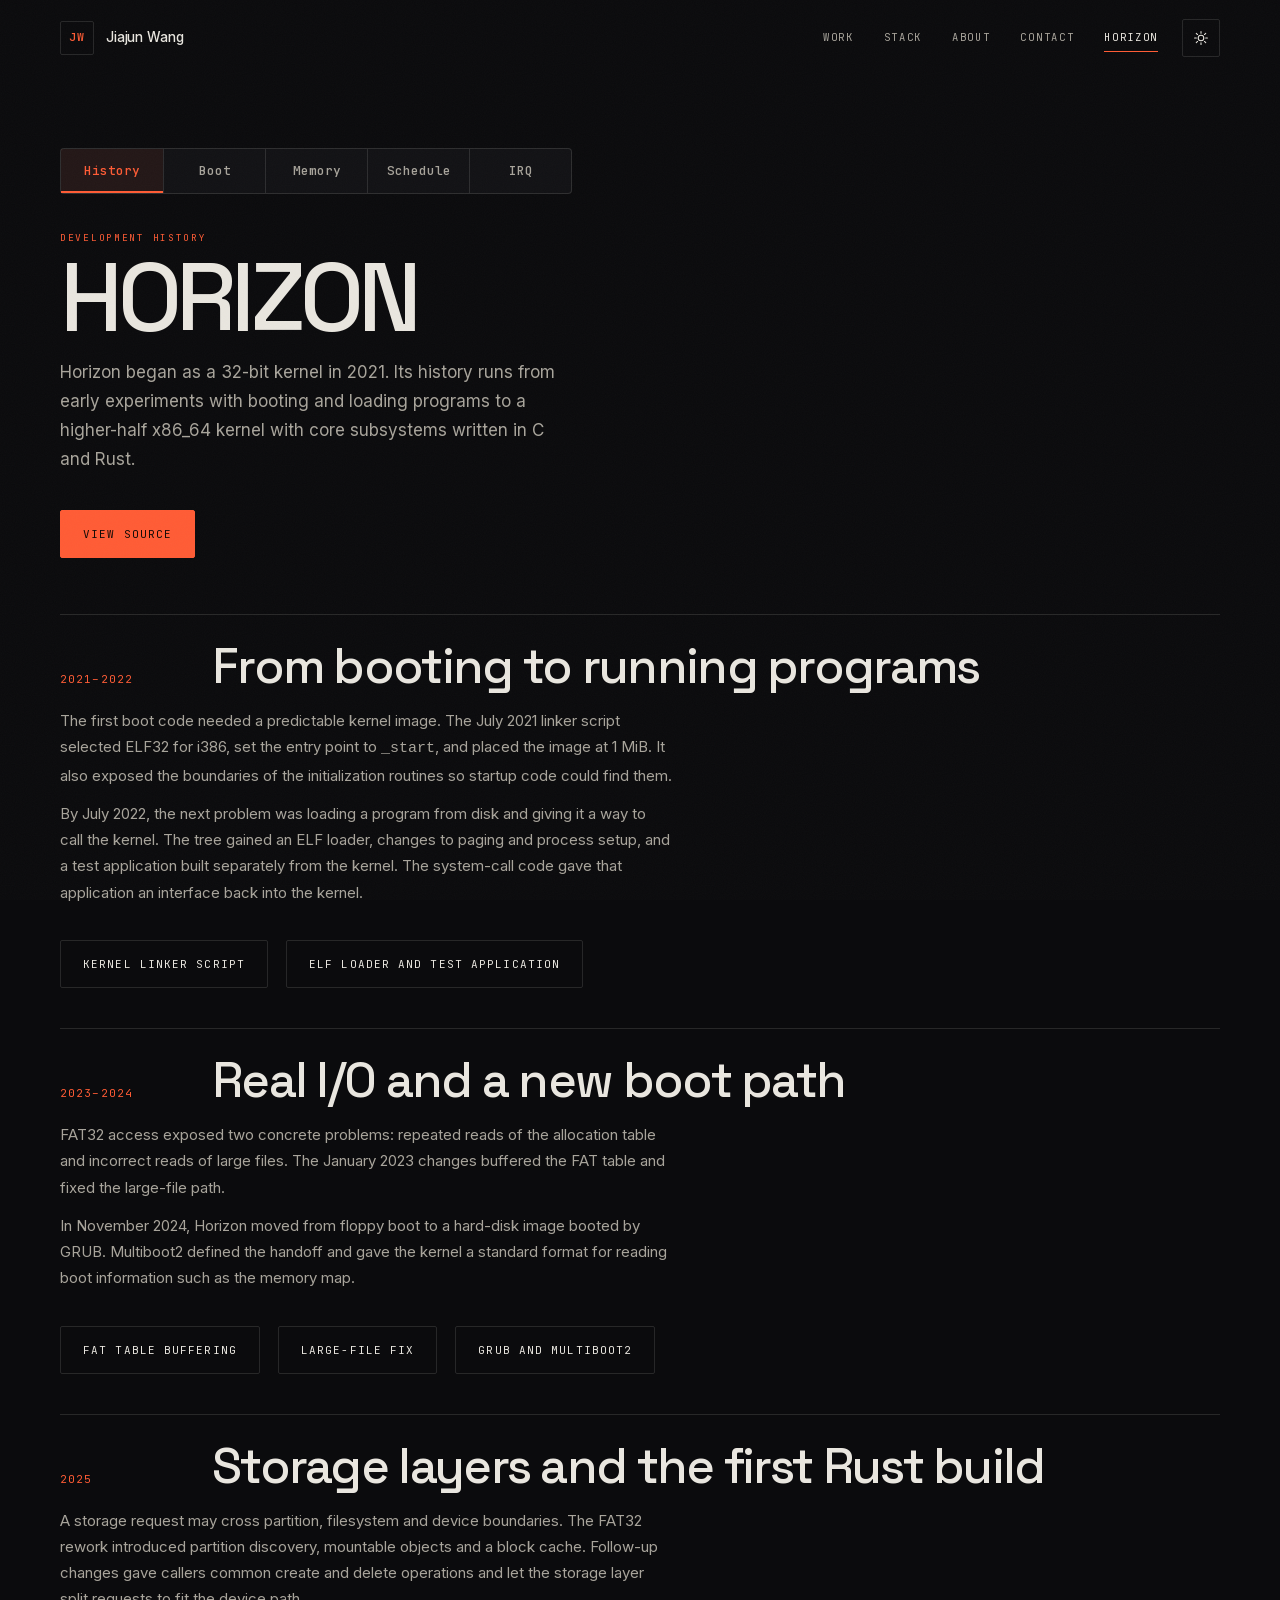
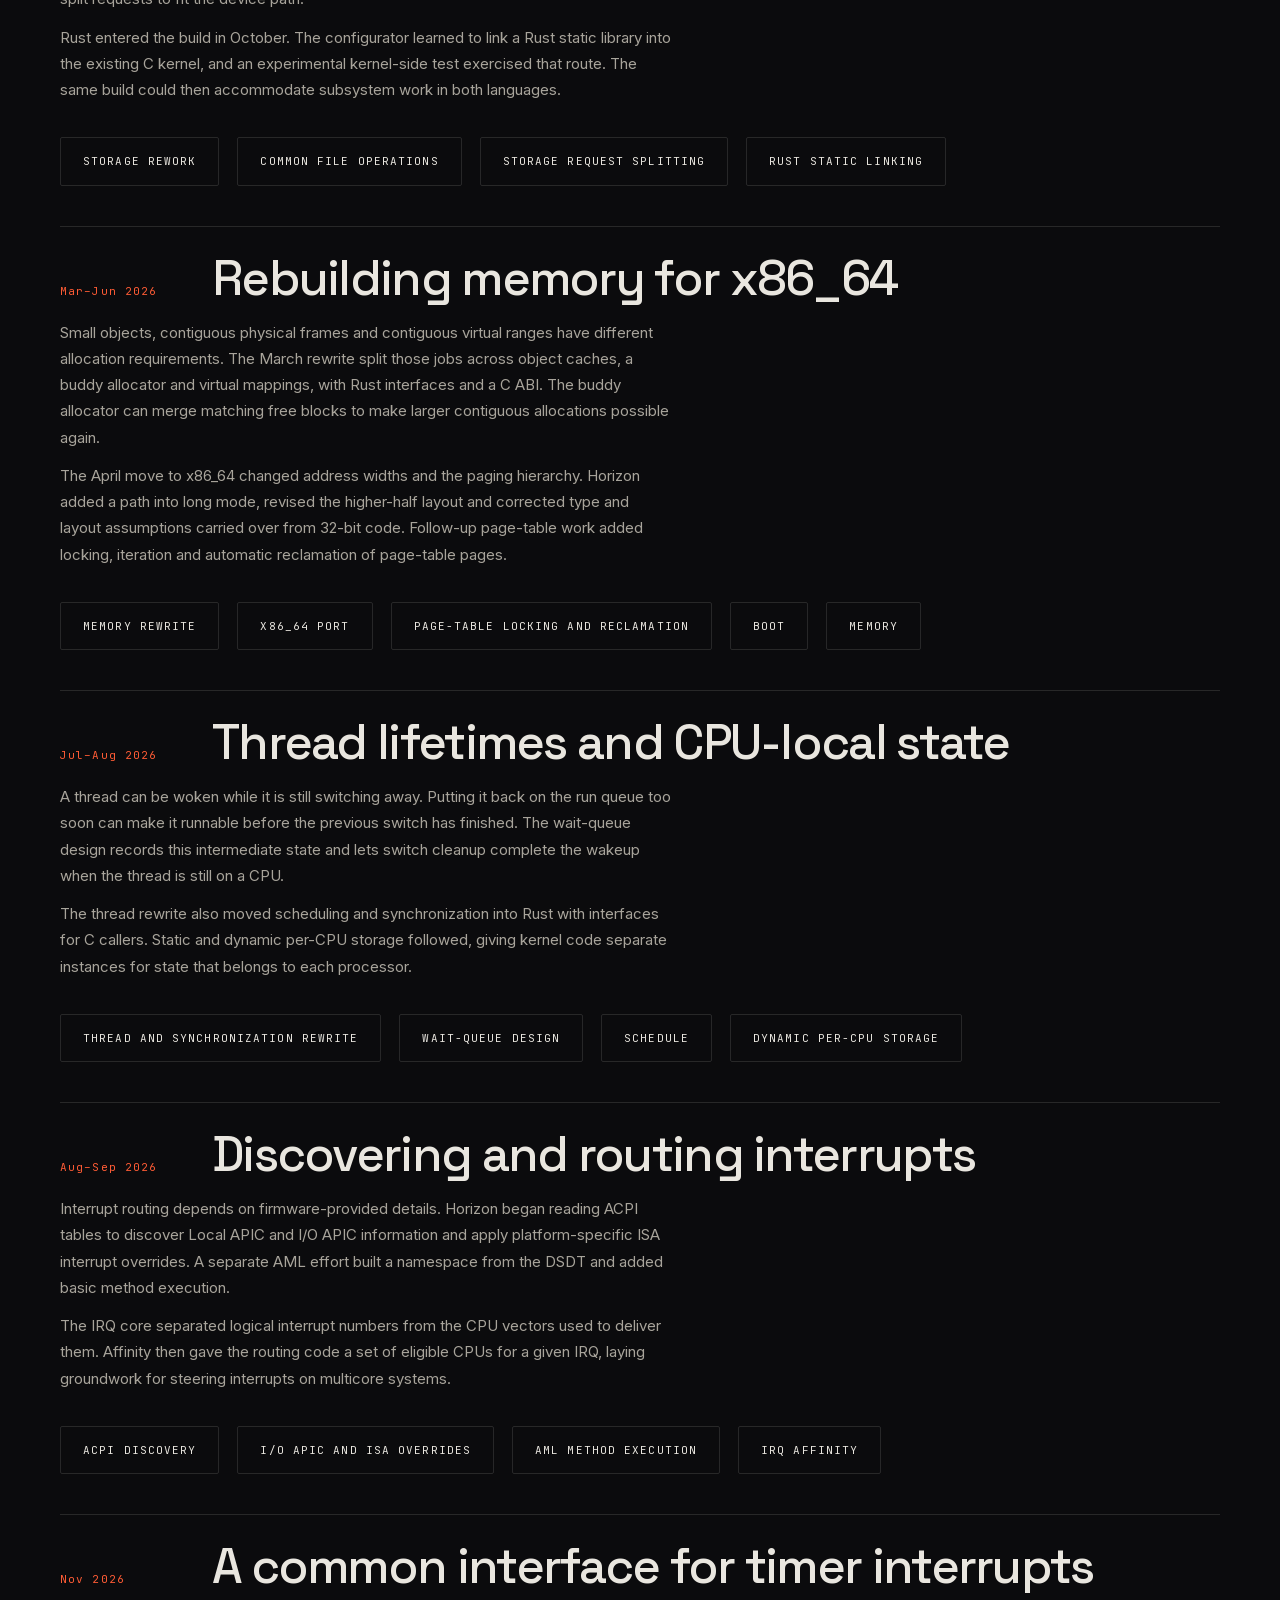
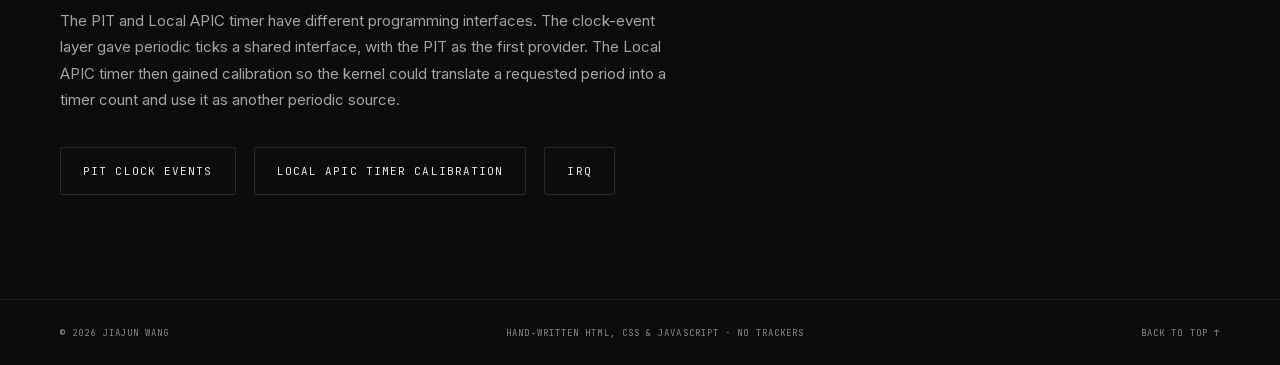
==== horizon/index.html @ bae2489a "Make Horizon links and section navigation clearer" ====
<!DOCTYPE html>
<html lang="en" data-theme="dark">
<head>
  <meta charset="UTF-8" />
  <meta name="viewport" content="width=device-width, initial-scale=1" />
  <title>Horizon · Horizon project | Jiajun Wang</title>
  <meta name="description" content="Horizon began as a 32-bit kernel in 2021. Its history runs from early experiments with booting and loading programs to a higher-half x86_64 kernel with core subsystems written in C and Rust." />
  <meta name="author" content="Jiajun Wang" />

  <meta name="theme-color" content="#0b0b0d" />

  <link rel="icon" href="data:image/svg+xml,<svg xmlns='http://www.w3.org/2000/svg' viewBox='0 0 64 64'><rect width='64' height='64' rx='12' fill='%230b0b0d'/><text x='32' y='43' font-family='monospace' font-size='28' font-weight='bold' text-anchor='middle' fill='%23ff5c35'>JW</text></svg>" />

  <link rel="preload" href="../assets/fonts/space-grotesk-var.woff2" as="font" type="font/woff2" crossorigin />
  <link rel="preload" href="../assets/fonts/inter-var.woff2" as="font" type="font/woff2" crossorigin />
  <link rel="preload" href="../assets/fonts/jetbrains-mono-var.woff2" as="font" type="font/woff2" crossorigin />

  <script>
    (function () {
      try {
        var t = localStorage.getItem('jw-theme');
        if (t !== 'light' && t !== 'dark') t = 'dark';
        document.documentElement.setAttribute('data-theme', t);
      } catch (e) { /* storage unavailable */ }
    })();
  </script>

  <link rel="stylesheet" href="../assets/css/style.css" />
  <link rel="stylesheet" href="style.css" />
</head>
<body>
  <a class="skip" href="#milestones">Skip to content</a>
  <div class="progress" id="progress" aria-hidden="true"></div>
  <header class="head" id="head">
    <div class="wrap head-inner">
      <a class="brand" href="../index.html" aria-label="Jiajun Wang, home">
        <span class="brand-mark">JW</span>
        <span class="brand-name">Jiajun&nbsp;Wang</span>
      </a>

      <nav class="nav" aria-label="Site">
        <a href="../index.html#work">Work</a>
        <a href="../index.html#stack">Stack</a>
        <a href="../index.html#about">About</a>
        <a href="../index.html#contact">Contact</a>
        <a href="../horizon/" aria-current="page">Horizon</a>
      </nav>

      <button class="theme" id="theme" type="button" aria-label="Switch theme">
        <svg class="i-sun" viewBox="0 0 24 24" aria-hidden="true"><circle cx="12" cy="12" r="4.2"/><path d="M12 2.4v2.6M12 19v2.6M2.4 12H5M19 12h2.6M4.9 4.9l1.9 1.9M17.2 17.2l1.9 1.9M19.1 4.9l-1.9 1.9M6.8 17.2l-1.9 1.9"/></svg>
        <svg class="i-moon" viewBox="0 0 24 24" aria-hidden="true"><path d="M20.6 13.2A8.6 8.6 0 1 1 10.8 3.4a6.8 6.8 0 0 0 9.8 9.8z"/></svg>
      </button>
    </div>
  </header>

  <main class="horizon" id="top">
    <section class="hero">
      <div class="wrap">
        <nav class="horizon-links" aria-label="Horizon pages">
          <a href="index.html" aria-current="page">History</a>
          <a href="boot.html">Boot</a>
          <a href="memory.html">Memory</a>
          <a href="schedule.html">Schedule</a>
          <a href="interrupts.html">IRQ</a>
        </nav>
        <p class="tag-line">Development history</p>
        <h1 class="hero-title">Horizon</h1>
        <p class="lede">Horizon began as a 32-bit kernel in 2021. Its history runs from early experiments with booting and loading programs to a higher-half x86_64 kernel with core subsystems written in C and Rust.</p>
        <div class="hero-cta">
          <a class="btn btn-solid" href="https://github.com/Ryan1202/Horizon-Operating-System">View source</a>
        </div>
      </div>
    </section>

    <section class="section" id="milestones" aria-label="Milestones">
      <div class="wrap">
        <section>
          <div class="sec-head">
            <span class="sec-num">2021–2022</span>
            <h2 class="sec-title">From booting to running programs</h2>
          </div>
          <div class="feature-main">
            <p class="feature-desc">The first boot code needed a predictable kernel image. The July 2021 linker script selected ELF32 for i386, set the entry point to <code>_start</code>, and placed the image at 1 MiB. It also exposed the boundaries of the initialization routines so startup code could find them.</p>
            <p class="feature-desc">By July 2022, the next problem was loading a program from disk and giving it a way to call the kernel. The tree gained an ELF loader, changes to paging and process setup, and a test application built separately from the kernel. The system-call code gave that application an interface back into the kernel.</p>
            <div class="feature-actions">
              <a class="btn btn-line" href="https://github.com/Ryan1202/Horizon-Operating-System/commit/9736954">Kernel linker script</a>
              <a class="btn btn-line" href="https://github.com/Ryan1202/Horizon-Operating-System/commit/f66bdc7">ELF loader and test application</a>
            </div>
          </div>
        </section>

        <section>
          <div class="sec-head">
            <span class="sec-num">2023–2024</span>
            <h2 class="sec-title">Real I/O and a new boot path</h2>
          </div>
          <div class="feature-main">
            <p class="feature-desc">FAT32 access exposed two concrete problems: repeated reads of the allocation table and incorrect reads of large files. The January 2023 changes buffered the FAT table and fixed the large-file path.</p>
            <p class="feature-desc">In November 2024, Horizon moved from floppy boot to a hard-disk image booted by GRUB. Multiboot2 defined the handoff and gave the kernel a standard format for reading boot information such as the memory map.</p>
            <div class="feature-actions">
              <a class="btn btn-line" href="https://github.com/Ryan1202/Horizon-Operating-System/commit/f241bba">FAT table buffering</a>
              <a class="btn btn-line" href="https://github.com/Ryan1202/Horizon-Operating-System/commit/57d367d">Large-file fix</a>
              <a class="btn btn-line" href="https://github.com/Ryan1202/Horizon-Operating-System/commit/f5491ee">GRUB and Multiboot2</a>
            </div>
          </div>
        </section>

        <section>
          <div class="sec-head">
            <span class="sec-num">2025</span>
            <h2 class="sec-title">Storage layers and the first Rust build</h2>
          </div>
          <div class="feature-main">
            <p class="feature-desc">A storage request may cross partition, filesystem and device boundaries. The FAT32 rework introduced partition discovery, mountable objects and a block cache. Follow-up changes gave callers common create and delete operations and let the storage layer split requests to fit the device path.</p>
            <p class="feature-desc">Rust entered the build in October. The configurator learned to link a Rust static library into the existing C kernel, and an experimental kernel-side test exercised that route. The same build could then accommodate subsystem work in both languages.</p>
            <div class="feature-actions">
              <a class="btn btn-line" href="https://github.com/Ryan1202/Horizon-Operating-System/commit/1546a4e">Storage rework</a>
              <a class="btn btn-line" href="https://github.com/Ryan1202/Horizon-Operating-System/commit/08157ef">Common file operations</a>
              <a class="btn btn-line" href="https://github.com/Ryan1202/Horizon-Operating-System/commit/d07b9fc">Storage request splitting</a>
              <a class="btn btn-line" href="https://github.com/Ryan1202/Horizon-Operating-System/commit/c5d9744">Rust static linking</a>
            </div>
          </div>
        </section>

        <section>
          <div class="sec-head">
            <span class="sec-num">Mar–Jun 2026</span>
            <h2 class="sec-title">Rebuilding memory for x86_64</h2>
          </div>
          <div class="feature-main">
            <p class="feature-desc">Small objects, contiguous physical frames and contiguous virtual ranges have different allocation requirements. The March rewrite split those jobs across object caches, a buddy allocator and virtual mappings, with Rust interfaces and a C ABI. The buddy allocator can merge matching free blocks to make larger contiguous allocations possible again.</p>
            <p class="feature-desc">The April move to x86_64 changed address widths and the paging hierarchy. Horizon added a path into long mode, revised the higher-half layout and corrected type and layout assumptions carried over from 32-bit code. Follow-up page-table work added locking, iteration and automatic reclamation of page-table pages.</p>
            <div class="feature-actions">
              <a class="btn btn-line" href="https://github.com/Ryan1202/Horizon-Operating-System/commit/7567ba7">Memory rewrite</a>
              <a class="btn btn-line" href="https://github.com/Ryan1202/Horizon-Operating-System/commit/252c437">x86_64 port</a>
              <a class="btn btn-line" href="https://github.com/Ryan1202/Horizon-Operating-System/commit/d304d2a">Page-table locking and reclamation</a>
              <a class="btn btn-line" href="boot.html">Boot</a>
              <a class="btn btn-line" href="memory.html">Memory</a>
            </div>
          </div>
        </section>

        <section>
          <div class="sec-head">
            <span class="sec-num">Jul–Aug 2026</span>
            <h2 class="sec-title">Thread lifetimes and CPU-local state</h2>
          </div>
          <div class="feature-main">
            <p class="feature-desc">A thread can be woken while it is still switching away. Putting it back on the run queue too soon can make it runnable before the previous switch has finished. The wait-queue design records this intermediate state and lets switch cleanup complete the wakeup when the thread is still on a CPU.</p>
            <p class="feature-desc">The thread rewrite also moved scheduling and synchronization into Rust with interfaces for C callers. Static and dynamic per-CPU storage followed, giving kernel code separate instances for state that belongs to each processor.</p>
            <div class="feature-actions">
              <a class="btn btn-line" href="https://github.com/Ryan1202/Horizon-Operating-System/commit/c018c94">Thread and synchronization rewrite</a>
              <a class="btn btn-line" href="https://github.com/Ryan1202/Horizon-Operating-System/blob/cb0568bcf60d0da9837fcda852e78c9717d1505b/doc/notes/thread/4-wait-queue.md">Wait-queue design</a>
              <a class="btn btn-line" href="schedule.html">Schedule</a>
              <a class="btn btn-line" href="https://github.com/Ryan1202/Horizon-Operating-System/commit/f940b01">Dynamic per-CPU storage</a>
            </div>
          </div>
        </section>

        <section>
          <div class="sec-head">
            <span class="sec-num">Aug–Sep 2026</span>
            <h2 class="sec-title">Discovering and routing interrupts</h2>
          </div>
          <div class="feature-main">
            <p class="feature-desc">Interrupt routing depends on firmware-provided details. Horizon began reading ACPI tables to discover Local APIC and I/O APIC information and apply platform-specific ISA interrupt overrides. A separate AML effort built a namespace from the DSDT and added basic method execution.</p>
            <p class="feature-desc">The IRQ core separated logical interrupt numbers from the CPU vectors used to deliver them. Affinity then gave the routing code a set of eligible CPUs for a given IRQ, laying groundwork for steering interrupts on multicore systems.</p>
            <div class="feature-actions">
              <a class="btn btn-line" href="https://github.com/Ryan1202/Horizon-Operating-System/commit/113ee61">ACPI discovery</a>
              <a class="btn btn-line" href="https://github.com/Ryan1202/Horizon-Operating-System/commit/1a09039">I/O APIC and ISA overrides</a>
              <a class="btn btn-line" href="https://github.com/Ryan1202/Horizon-Operating-System/commit/ae62d82">AML method execution</a>
              <a class="btn btn-line" href="https://github.com/Ryan1202/Horizon-Operating-System/commit/45ddfd4">IRQ affinity</a>
            </div>
          </div>
        </section>

        <section>
          <div class="sec-head">
            <span class="sec-num">Nov 2026</span>
            <h2 class="sec-title">A common interface for timer interrupts</h2>
          </div>
          <div class="feature-main">
            <p class="feature-desc">The PIT and Local APIC timer have different programming interfaces. The clock-event layer gave periodic ticks a shared interface, with the PIT as the first provider. The Local APIC timer then gained calibration so the kernel could translate a requested period into a timer count and use it as another periodic source.</p>
            <div class="feature-actions">
              <a class="btn btn-line" href="https://github.com/Ryan1202/Horizon-Operating-System/commit/1867d85">PIT clock events</a>
              <a class="btn btn-line" href="https://github.com/Ryan1202/Horizon-Operating-System/commit/cb0568b">Local APIC timer calibration</a>
              <a class="btn btn-line" href="interrupts.html">IRQ</a>
            </div>
          </div>
        </section>
      </div>
    </section>
  </main>

  <footer class="foot">
    <div class="wrap foot-inner">
      <span>© <span id="year">2026</span> Jiajun Wang</span>
      <span class="foot-mid">Hand-written HTML, CSS &amp; JavaScript · no trackers</span>
      <a href="#top">Back to top ↑</a>
    </div>
  </footer>

  <script src="../assets/js/main.js"></script>
</body>
</html>
---- assets/css/style.css ----
/* =========================================================
   Jiajun Wang — personal site
   Hand-written CSS. No frameworks, no build step.

   00 · fonts & tokens
   01 · base
   02 · header
   03 · hero
   04 · sections
   05 · work
   06 · stack
   07 · about
   08 · contact & footer
   09 · motion
   10 · responsive
   ========================================================= */

/* ---------- 00 · fonts ---------- */
@font-face {
  font-family: "Space Grotesk";
  src: url("../fonts/space-grotesk-var.woff2") format("woff2");
  font-weight: 300 700;
  font-style: normal;
  font-display: swap;
}
@font-face {
  font-family: "Inter";
  src: url("../fonts/inter-var.woff2") format("woff2");
  font-weight: 100 900;
  font-style: normal;
  font-display: swap;
}
@font-face {
  font-family: "JetBrains Mono";
  src: url("../fonts/jetbrains-mono-var.woff2") format("woff2");
  font-weight: 100 800;
  font-style: normal;
  font-display: swap;
}

:root {
  --display: "Space Grotesk", "Helvetica Neue", Arial, sans-serif;
  --sans: "Inter", -apple-system, BlinkMacSystemFont, "Segoe UI", "PingFang SC",
          "Hiragino Sans GB", "Microsoft YaHei", sans-serif;
  --mono: "JetBrains Mono", ui-monospace, SFMono-Regular, Menlo, Consolas, monospace;

  --wrap: 1240px;
  --pad: 40px;
  --radius: 4px;

  --ease: cubic-bezier(.22, 1, .36, 1);
  --head-h: 76px;
}

html[data-theme="dark"] {
  --bg: #0b0b0d;
  --bg-2: #0e0e11;
  --surface: #121215;
  --text: #e9e6df;
  --text-2: #a8a49b;
  --text-3: #8b8780;
  --line: rgba(233, 230, 223, .13);
  --line-2: rgba(233, 230, 223, .07);
  --accent: #ff5c35;
  --accent-ink: #140a06;
  --accent-soft: rgba(255, 92, 53, .07);
  --term-bg: #0c0c0f;
  --term-text: #d6d3cb;
  color-scheme: dark;
}

html[data-theme="light"] {
  --bg: #f3f0e9;
  --bg-2: #ece8df;
  --surface: #f8f6f0;
  --text: #121210;
  --text-2: #56534c;
  --text-3: #6d6a63;
  --line: rgba(18, 18, 16, .15);
  --line-2: rgba(18, 18, 16, .08);
  --accent: #b8401a;
  --accent-ink: #fff6f1;
  --accent-soft: rgba(184, 64, 26, .06);
  --term-bg: #101014;
  --term-text: #d6d3cb;
  color-scheme: light;
}

/* ---------- 01 · base ---------- */
*, *::before, *::after { box-sizing: border-box; }

html {
  scroll-behavior: smooth;
  scroll-padding-top: calc(var(--head-h) + 24px);
  -webkit-text-size-adjust: 100%;
}

body {
  margin: 0;
  background: var(--bg);
  color: var(--text);
  font-family: var(--sans);
  font-size: 16px;
  line-height: 1.65;
  -webkit-font-smoothing: antialiased;
  -moz-osx-font-smoothing: grayscale;
  overflow-x: hidden;
  transition: background-color .5s var(--ease), color .5s var(--ease);
}

/* fine film grain: keeps the flat colours from looking like a mockup */
body::after {
  content: "";
  position: fixed;
  inset: 0;
  z-index: 90;
  pointer-events: none;
  opacity: .05;
  background-image: url("data:image/svg+xml,%3Csvg xmlns='http://www.w3.org/2000/svg' width='140' height='140'%3E%3Cfilter id='n'%3E%3CfeTurbulence type='fractalNoise' baseFrequency='.9' numOctaves='3'/%3E%3C/filter%3E%3Crect width='140' height='140' filter='url(%23n)' opacity='.55'/%3E%3C/svg%3E");
}

img { display: block; max-width: 100%; }
a { color: inherit; text-decoration: none; }
ul, ol, dl, dd { margin: 0; padding: 0; list-style: none; }
h1, h2, h3, p { margin: 0; }
button { font: inherit; color: inherit; background: none; border: 0; }

::selection { background: var(--accent); color: var(--accent-ink); }

:focus-visible {
  outline: 2px solid var(--accent);
  outline-offset: 3px;
  border-radius: 2px;
}

.wrap {
  width: 100%;
  max-width: var(--wrap);
  margin-inline: auto;
  padding-inline: var(--pad);
}

.mono { font-family: var(--mono); }

.skip {
  position: fixed;
  top: -100px;
  left: 24px;
  z-index: 200;
  padding: 12px 18px;
  background: var(--accent);
  color: var(--accent-ink);
  font-family: var(--mono);
  font-size: 12px;
  transition: top .2s;
}
.skip:focus { top: 16px; }

.progress {
  position: fixed;
  inset: 0 auto auto 0;
  z-index: 120;
  width: 100%;
  height: 2px;
  background: var(--accent);
  transform: scaleX(0);
  transform-origin: 0 50%;
}

/* ---------- 02 · header ---------- */
.head {
  position: fixed;
  inset: 0 0 auto 0;
  z-index: 60;
  height: var(--head-h);
  border-bottom: 1px solid transparent;
  transition: background-color .35s, border-color .35s, backdrop-filter .35s;
}
.head.scrolled {
  background: color-mix(in srgb, var(--bg) 82%, transparent);
  -webkit-backdrop-filter: blur(14px) saturate(140%);
  backdrop-filter: blur(14px) saturate(140%);
  border-bottom-color: var(--line-2);
}

.head-inner {
  display: flex;
  align-items: center;
  justify-content: space-between;
  height: 100%;
  gap: 24px;
}

.brand {
  display: inline-flex;
  align-items: center;
  gap: 12px;
}
.brand-mark {
  display: grid;
  place-items: center;
  width: 34px;
  height: 34px;
  border: 1px solid var(--line);
  border-radius: 2px;
  font-family: var(--mono);
  font-size: 11px;
  font-weight: 600;
  letter-spacing: .06em;
  color: var(--accent);
  transition: border-color .25s, background-color .25s;
}
.brand:hover .brand-mark { border-color: var(--accent); background: var(--accent-soft); }
.brand-name {
  font-size: 13.5px;
  font-weight: 500;
  letter-spacing: -.01em;
}

.nav {
  display: flex;
  gap: 30px;
  margin-left: auto;
}
.nav a {
  position: relative;
  font-family: var(--mono);
  font-size: 10.5px;
  letter-spacing: .16em;
  text-transform: uppercase;
  color: var(--text-2);
  padding: 6px 0;
  transition: color .2s;
}
.nav a::after {
  content: "";
  position: absolute;
  left: 0;
  bottom: 0;
  width: 100%;
  height: 1px;
  background: var(--accent);
  transform: scaleX(0);
  transform-origin: 0 50%;
  transition: transform .35s var(--ease);
}
.nav a:hover { color: var(--text); }
.nav a:hover::after,
.nav a.active::after { transform: scaleX(1); }
.nav a.active { color: var(--text); }

.theme {
  display: grid;
  place-items: center;
  width: 38px;
  height: 38px;
  border: 1px solid var(--line);
  border-radius: 2px;
  cursor: pointer;
  transition: border-color .25s, background-color .25s, transform .25s;
}
.theme:hover { border-color: var(--accent); background: var(--accent-soft); transform: translateY(-1px); }
.theme svg {
  width: 16px;
  height: 16px;
  fill: none;
  stroke: currentColor;
  stroke-width: 1.6;
  stroke-linecap: round;
  stroke-linejoin: round;
}
html[data-theme="dark"] .i-moon { display: none; }
html[data-theme="light"] .i-sun { display: none; }

/* ---------- 03 · hero ---------- */
.hero {
  position: relative;
  display: flex;
  flex-direction: column;
  min-height: 100svh;
  padding-top: calc(var(--head-h) + 72px);
  overflow: hidden;
}

.hero-glow {
  position: absolute;
  top: -28%;
  right: -12%;
  width: 70vw;
  height: 70vw;
  max-width: 980px;
  max-height: 980px;
  background: radial-gradient(circle at 50% 50%, var(--accent) 0%, transparent 62%);
  opacity: .1;
  filter: blur(40px);
  pointer-events: none;
}
html[data-theme="light"] .hero-glow { opacity: .12; }

.hero-grid {
  flex: 1;
  display: grid;
  grid-template-columns: minmax(0, 1.08fr) minmax(0, .92fr);
  gap: 64px;
  align-items: center;
  padding-bottom: 72px;
}

.hero-copy { min-width: 0; }

.kicker {
  display: flex;
  align-items: center;
  flex-wrap: wrap;
  gap: 10px;
  font-family: var(--mono);
  font-size: 10.5px;
  letter-spacing: .16em;
  text-transform: uppercase;
  color: var(--text-2);
}
.kicker .dot {
  width: 6px;
  height: 6px;
  border-radius: 50%;
  background: var(--accent);
}
.kicker .sep { color: var(--text-3); }
.kicker .mono { color: var(--text-3); letter-spacing: .08em; }

.hero-title {
  margin: 26px 0 30px;
  font-family: var(--display);
  font-weight: 500;
  font-size: clamp(3.5rem, 10.6vw, 9.2rem);
  line-height: .84;
  letter-spacing: -.055em;
  text-transform: uppercase;
}
.hero-title .line { display: block; overflow: hidden; }
.hero-title .line > span {
  display: block;
  transform: translateY(110%);
  animation: rise 1s var(--ease) forwards;
}
.hero-title .line:nth-child(2) > span { animation-delay: .1s; }
.hero-title .outline > span {
  color: transparent;
  -webkit-text-stroke: 1.4px var(--text);
}

.lede {
  max-width: 46ch;
  font-size: 17px;
  line-height: 1.7;
  color: var(--text-2);
}

.hero-cta {
  display: flex;
  flex-wrap: wrap;
  gap: 12px;
  margin-top: 36px;
}

.btn {
  display: inline-flex;
  align-items: center;
  gap: 10px;
  padding: 14px 22px;
  border: 1px solid transparent;
  border-radius: 2px;
  font-family: var(--mono);
  font-size: 11px;
  letter-spacing: .1em;
  text-transform: uppercase;
  transition: background-color .25s, border-color .25s, color .25s, transform .25s var(--ease);
}
.btn svg {
  width: 12px;
  height: 12px;
  fill: none;
  stroke: currentColor;
  stroke-width: 1.6;
  stroke-linecap: round;
  stroke-linejoin: round;
  transition: transform .3s var(--ease);
}
.btn:hover svg { transform: translate(2px, -2px); }

.btn-solid {
  background: var(--accent);
  border-color: var(--accent);
  color: var(--accent-ink);
}
.btn-solid:hover { transform: translateY(-2px); filter: brightness(1.08); }

.btn-line {
  border-color: var(--line);
  color: var(--text);
}
.btn-line:hover { border-color: var(--accent); color: var(--accent); transform: translateY(-2px); }

/* terminal */
.terminal {
  position: relative;
  width: 100%;
  max-width: 470px;
  justify-self: end;
  background: var(--term-bg);
  border: 1px solid rgba(255, 255, 255, .1);
  border-radius: 6px;
  box-shadow: 0 40px 80px -40px rgba(0, 0, 0, .9);
  overflow: hidden;
  font-family: var(--mono);
  transform: rotate(-.7deg);
  transition: transform .6s var(--ease);
}
.terminal:hover { transform: rotate(0) translateY(-3px); }

.term-bar {
  display: flex;
  align-items: center;
  gap: 12px;
  padding: 10px 14px;
  border-bottom: 1px solid rgba(255, 255, 255, .07);
  background: rgba(255, 255, 255, .02);
}
.term-dots { display: flex; gap: 6px; }
.term-dots i {
  width: 8px;
  height: 8px;
  border-radius: 50%;
  background: #3a3a3f;
}
.term-dots i:nth-child(1) { background: #ff5f57; opacity: .75; }
.term-dots i:nth-child(2) { background: #febc2e; opacity: .75; }
.term-dots i:nth-child(3) { background: #28c840; opacity: .75; }
.term-title {
  font-size: 10px;
  letter-spacing: .06em;
  color: #6d6a64;
  white-space: nowrap;
  overflow: hidden;
  text-overflow: ellipsis;
}
.term-badge {
  margin-left: auto;
  padding: 2px 6px;
  border: 1px solid rgba(255, 255, 255, .1);
  border-radius: 2px;
  font-size: 8.5px;
  letter-spacing: .1em;
  color: #7d7a73;
}

.term-body {
  padding: 22px 20px 26px;
  min-height: 300px;
  font-size: 12px;
  line-height: 1.9;
  color: var(--term-text);
}
.term-line {
  white-space: pre-wrap;
  opacity: 0;
  transform: translateY(3px);
  transition: opacity .35s, transform .35s;
}
.term-line.on { opacity: 1; transform: none; }
.term-line.cmd { color: #85827a; }
.term-line.out { color: var(--term-text); padding-left: 14px; }
.term-line em { font-style: normal; color: var(--accent); }
.caret {
  display: inline-block;
  width: 7px;
  height: 13px;
  margin-left: 5px;
  vertical-align: -2px;
  background: var(--accent);
  animation: blink 1.1s steps(1) infinite;
}

/* hero foot */
.hero-foot { border-top: 1px solid var(--line-2); }
.hero-foot-inner {
  display: flex;
  align-items: center;
  gap: 32px;
  height: 68px;
}
.scroll-cue {
  display: inline-flex;
  align-items: center;
  gap: 8px;
  font-family: var(--mono);
  font-size: 9.5px;
  letter-spacing: .2em;
  text-transform: uppercase;
  color: var(--text-3);
}
.scroll-cue svg {
  width: 10px;
  height: 20px;
  fill: none;
  stroke: currentColor;
  stroke-width: 1.2;
  stroke-linecap: round;
  stroke-linejoin: round;
  animation: nudge 2.4s ease-in-out infinite;
}

.ticker {
  flex: 1;
  overflow: hidden;
  -webkit-mask-image: linear-gradient(90deg, transparent, #000 6%, #000 94%, transparent);
  mask-image: linear-gradient(90deg, transparent, #000 6%, #000 94%, transparent);
}
.ticker-track {
  display: flex;
  align-items: center;
  gap: 24px;
  width: max-content;
  animation: marquee 52s linear infinite;
}
.ticker:hover .ticker-track { animation-play-state: paused; }
.ticker-track span {
  font-family: var(--mono);
  font-size: 10px;
  letter-spacing: .14em;
  text-transform: uppercase;
  color: var(--text-3);
  white-space: nowrap;
}
.ticker-track i { font-style: normal; font-size: 6px; color: var(--accent); }

/* ---------- 04 · sections ---------- */
.section { padding: 128px 0 0; }

.sec-head {
  display: grid;
  grid-template-columns: 56px 1fr auto;
  align-items: baseline;
  gap: 24px;
  padding-top: 26px;
  border-top: 1px solid var(--line);
  margin-bottom: 64px;
}
.sec-num {
  font-family: var(--mono);
  font-size: 11px;
  letter-spacing: .1em;
  color: var(--accent);
}
.sec-title {
  font-family: var(--display);
  font-weight: 500;
  font-size: clamp(2rem, 3.8vw, 3.1rem);
  line-height: 1.05;
  letter-spacing: -.035em;
}
.sec-note {
  font-family: var(--mono);
  font-size: 9.5px;
  letter-spacing: .14em;
  text-transform: uppercase;
  color: var(--text-3);
  text-align: right;
}

/* ---------- 05 · work ---------- */
.feature {
  display: grid;
  grid-template-columns: minmax(0, 1.12fr) minmax(0, .88fr);
  border: 1px solid var(--line);
  border-radius: var(--radius);
  background: var(--surface);
  overflow: hidden;
  margin-bottom: 6px;
  transition: border-color .4s;
}
.feature:hover { border-color: color-mix(in srgb, var(--accent) 38%, var(--line)); }

.feature-main {
  display: flex;
  flex-direction: column;
  padding: 46px 48px;
  border-right: 1px solid var(--line-2);
}

.tag-line {
  font-family: var(--mono);
  font-size: 9.5px;
  letter-spacing: .18em;
  text-transform: uppercase;
  color: var(--accent);
}
.feature-main h3 {
  margin: 14px 0 22px;
  font-family: var(--display);
  font-weight: 500;
  font-size: clamp(2.6rem, 4.6vw, 4rem);
  line-height: .95;
  letter-spacing: -.045em;
}
.feature-desc {
  max-width: 52ch;
  font-size: 15px;
  line-height: 1.75;
  color: var(--text-2);
}
.feature-desc.dim { margin-top: 14px; font-size: 13.5px; color: var(--text-3); }

.feature-actions {
  display: flex;
  flex-wrap: wrap;
  align-items: center;
  gap: 18px;
  margin-top: auto;
  padding-top: 34px;
}
.btn-note {
  font-family: var(--mono);
  font-size: 9.5px;
  letter-spacing: .1em;
  text-transform: uppercase;
  color: var(--text-3);
}

.feature-spec {
  display: flex;
  flex-direction: column;
  gap: 34px;
  padding: 38px 40px;
  background: linear-gradient(180deg, transparent 0%, var(--accent-soft) 100%);
}
.spec > div {
  display: flex;
  align-items: baseline;
  justify-content: space-between;
  gap: 16px;
  padding: 10px 0;
  border-bottom: 1px solid var(--line-2);
}
.spec dt {
  font-family: var(--mono);
  font-size: 9px;
  letter-spacing: .14em;
  text-transform: uppercase;
  color: var(--text-3);
}
.spec dd { font-size: 13px; color: var(--text); text-align: right; }
.spec .faint {
  display: block;
  margin-top: 2px;
  font-family: var(--mono);
  font-size: 9.5px;
  color: var(--text-3);
}

.subsystems li {
  display: grid;
  grid-template-columns: 74px minmax(0, 1fr) auto;
  align-items: center;
  gap: 12px;
  padding: 9px 0;
  border-bottom: 1px solid var(--line-2);
  font-size: 12px;
}
.subsystems span { color: var(--text-2); }
.subsystems em {
  font-style: normal;
  font-family: var(--mono);
  font-size: 10px;
  color: var(--text-3);
  white-space: nowrap;
  overflow: hidden;
  text-overflow: ellipsis;
}
.subsystems i {
  font-style: normal;
  font-family: var(--mono);
  font-size: 8px;
  letter-spacing: .1em;
  text-transform: uppercase;
  padding: 3px 6px;
  border: 1px solid var(--line);
  border-radius: 2px;
}
.subsystems .ok { color: #86c79c; border-color: rgba(134, 199, 156, .3); }
.subsystems .wip { color: #d9ad63; border-color: rgba(217, 173, 99, .3); }
.subsystems .exp { color: #8ba6c9; border-color: rgba(139, 166, 201, .3); }
html[data-theme="light"] .subsystems .ok { color: #2f7a4a; }
html[data-theme="light"] .subsystems .wip { color: #8a6120; }
html[data-theme="light"] .subsystems .exp { color: #3c5d85; }

.projects { border-top: 1px solid var(--line-2); }

.proj {
  position: relative;
  display: grid;
  grid-template-columns: 48px minmax(0, 1fr) auto;
  gap: 24px;
  align-items: start;
  padding: 26px 12px 26px 0;
  border-bottom: 1px solid var(--line-2);
  transition: background-color .3s, padding .4s var(--ease);
}
a.proj:hover { background: var(--accent-soft); padding-left: 12px; }
.proj::before {
  content: "";
  position: absolute;
  left: 0;
  top: 0;
  bottom: 0;
  width: 1px;
  background: var(--accent);
  transform: scaleY(0);
  transform-origin: 50% 0;
  transition: transform .4s var(--ease);
}
a.proj:hover::before { transform: scaleY(1); }

.proj-idx {
  padding-top: 8px;
  font-family: var(--mono);
  font-size: 10px;
  letter-spacing: .08em;
  color: var(--text-3);
}
.proj-body { display: block; }
.proj-title {
  display: flex;
  align-items: center;
  gap: 9px;
  font-family: var(--display);
  font-size: 23px;
  font-weight: 500;
  letter-spacing: -.025em;
  line-height: 1.2;
}
.proj-title svg {
  width: 12px;
  height: 12px;
  fill: none;
  stroke: var(--accent);
  stroke-width: 1.6;
  stroke-linecap: round;
  stroke-linejoin: round;
  opacity: 0;
  transform: translate(-4px, 4px);
  transition: opacity .3s, transform .35s var(--ease);
}
a.proj:hover .proj-title svg { opacity: 1; transform: none; }
.proj-desc {
  display: block;
  max-width: 68ch;
  margin-top: 7px;
  font-size: 13.5px;
  line-height: 1.65;
  color: var(--text-2);
}
.proj-meta {
  display: flex;
  align-items: center;
  gap: 14px;
  padding-top: 10px;
}
.chip {
  display: inline-block;
  padding: 4px 7px;
  border: 1px solid var(--line);
  border-radius: 2px;
  font-family: var(--mono);
  font-size: 8.5px;
  letter-spacing: .1em;
  text-transform: uppercase;
  color: var(--text-2);
  white-space: nowrap;
}
.chip-local { color: var(--accent); border-color: color-mix(in srgb, var(--accent) 35%, transparent); }
.year {
  font-family: var(--mono);
  font-size: 9.5px;
  letter-spacing: .08em;
  color: var(--text-3);
}
.proj-static { cursor: default; }

/* ---------- 06 · stack ---------- */
.sec-intro {
  max-width: 58ch;
  margin: -24px 0 56px;
  font-size: 16.5px;
  line-height: 1.7;
  color: var(--text-2);
}

.layers { border-top: 1px solid var(--line); }

.layer {
  display: grid;
  grid-template-columns: 48px 150px minmax(0, 1fr) auto;
  gap: 28px;
  align-items: baseline;
  padding: 24px 12px 24px 0;
  border-bottom: 1px solid var(--line-2);
  transition: background-color .3s, padding-left .4s var(--ease);
}
.layer:hover { background: var(--accent-soft); padding-left: 14px; }
.layer-idx {
  font-family: var(--mono);
  font-size: 9.5px;
  color: var(--text-3);
}
.layer-name {
  font-family: var(--display);
  font-size: 22px;
  font-weight: 500;
  letter-spacing: -.02em;
}
.layer-desc { font-size: 13.5px; color: var(--text-2); }
.layer-tags {
  font-family: var(--mono);
  font-size: 9px;
  letter-spacing: .08em;
  text-transform: uppercase;
  color: var(--text-3);
  text-align: right;
}

.toolbox {
  display: grid;
  grid-template-columns: repeat(3, minmax(0, 1fr));
  gap: 40px;
  margin-top: 64px;
  padding-top: 32px;
  border-top: 1px solid var(--line);
}
.tool-group h3 {
  margin-bottom: 8px;
  font-family: var(--mono);
  font-size: 9px;
  letter-spacing: .18em;
  text-transform: uppercase;
  color: var(--accent);
}
.tool-group p { font-size: 13px; line-height: 1.7; color: var(--text-2); }

/* ---------- 07 · about ---------- */
.about-grid {
  display: grid;
  grid-template-columns: 320px minmax(0, 1fr);
  gap: 72px;
  align-items: start;
}

.portrait { position: relative; }
.portrait::before {
  content: "";
  position: absolute;
  inset: -14px;
  border: 1px solid var(--line);
  border-radius: 50%;
  pointer-events: none;
  transition: inset .55s var(--ease), border-color .4s, border-style .3s;
}
.portrait:hover::before {
  inset: -9px;
  border-color: color-mix(in srgb, var(--accent) 55%, transparent);
}
.portrait-img {
  position: relative;
  aspect-ratio: 1;
  border-radius: 50%;
  overflow: hidden;
  border: 1px solid var(--line);
  background: var(--bg-2);
}
.portrait img {
  width: 100%;
  height: 100%;
  object-fit: cover;
  transition: transform .8s var(--ease);
}
.portrait:hover img { transform: scale(1.04); }
.portrait-cap {
  display: block;
  margin-top: 36px;
  font-size: 9px;
  letter-spacing: .14em;
  text-transform: uppercase;
  text-align: center;
  color: var(--text-3);
}

.about-copy p {
  max-width: 62ch;
  margin-bottom: 20px;
  font-size: 15.5px;
  line-height: 1.8;
  color: var(--text-2);
}
.about-copy .lead {
  font-family: var(--display);
  font-size: clamp(1.5rem, 2.3vw, 1.9rem);
  line-height: 1.35;
  letter-spacing: -.025em;
  color: var(--text);
  margin-bottom: 26px;
}

.facts {
  display: grid;
  grid-template-columns: repeat(2, minmax(0, 1fr));
  gap: 26px 32px;
  margin-top: 40px;
  padding-top: 30px;
  border-top: 1px solid var(--line);
}
.facts dt {
  font-family: var(--mono);
  font-size: 8.5px;
  letter-spacing: .16em;
  text-transform: uppercase;
  color: var(--text-3);
}
.facts dd { margin-top: 5px; font-size: 13.5px; color: var(--text); }

.now {
  display: grid;
  grid-template-columns: 150px minmax(0, 1fr);
  gap: 40px;
  margin-top: 80px;
  padding-top: 28px;
  border-top: 1px solid var(--line);
}
.now-title {
  display: flex;
  align-items: center;
  gap: 9px;
  font-family: var(--mono);
  font-size: 9.5px;
  letter-spacing: .18em;
  text-transform: uppercase;
  color: var(--text-2);
}
.now-title .dot {
  width: 6px;
  height: 6px;
  border-radius: 50%;
  background: var(--accent);
  animation: pulse 2.6s infinite;
}
.now-list li {
  padding: 9px 0;
  border-bottom: 1px solid var(--line-2);
  font-size: 13.5px;
  color: var(--text-2);
}
.now-list li:first-child { padding-top: 0; }

/* ---------- 08 · contact ---------- */
.contact { padding-bottom: 140px; }

.contact-lede {
  max-width: 44ch;
  margin-bottom: 48px;
  font-size: 19px;
  line-height: 1.65;
  color: var(--text-2);
}

.contact-rows { border-top: 1px solid var(--line); }

.contact-row {
  display: grid;
  grid-template-columns: 96px minmax(0, 1fr) auto;
  align-items: center;
  gap: 28px;
  padding: 24px 8px;
  border-bottom: 1px solid var(--line);
  transition: color .3s, padding .45s var(--ease), border-color .3s;
}
.contact-kind {
  font-family: var(--mono);
  font-size: 9px;
  letter-spacing: .16em;
  text-transform: uppercase;
  color: var(--text-3);
  transition: color .3s;
}
.contact-value {
  font-family: var(--display);
  font-size: clamp(1.4rem, 3.6vw, 2.6rem);
  font-weight: 500;
  letter-spacing: -.035em;
  line-height: 1.1;
  overflow-wrap: anywhere;
}
.contact-value .at {
  font-size: .68em;
  letter-spacing: 0;
  color: var(--text-3);
}
.contact-row svg {
  flex-shrink: 0;
  width: clamp(20px, 2.4vw, 30px);
  height: auto;
  fill: none;
  stroke: currentColor;
  stroke-width: 1.3;
  stroke-linecap: round;
  stroke-linejoin: round;
  transition: transform .45s var(--ease);
}
.contact-row:hover {
  color: var(--accent);
  padding-left: 18px;
  padding-right: 18px;
}
.contact-row:hover .contact-kind { color: var(--accent); }
.contact-row:hover svg { transform: translate(4px, -4px); }

.contact-meta {
  display: flex;
  flex-wrap: wrap;
  gap: 14px 32px;
  margin-top: 30px;
  font-size: 9px;
  letter-spacing: .16em;
  color: var(--text-3);
}

.foot { border-top: 1px solid var(--line-2); }
.foot-inner {
  display: flex;
  flex-wrap: wrap;
  align-items: center;
  justify-content: space-between;
  gap: 12px 24px;
  padding-block: 26px;
  font-family: var(--mono);
  font-size: 9px;
  letter-spacing: .12em;
  text-transform: uppercase;
  color: var(--text-3);
}
.foot-mid { color: var(--text-3); }
.foot a { transition: color .2s; }
.foot a:hover { color: var(--accent); }

/* ---------- 09 · motion ---------- */
.reveal {
  opacity: 0;
  transform: translateY(22px);
  transition: opacity .8s var(--ease), transform .8s var(--ease);
}
.reveal.in { opacity: 1; transform: none; }

.reveal-load {
  opacity: 0;
  animation: fade-up .9s var(--ease) .25s forwards;
}
.hero-cta.reveal-load { animation-delay: .4s; }
.lede.reveal-load { animation-delay: .32s; }

@keyframes rise {
  to { transform: none; }
}
@keyframes fade-up {
  from { opacity: 0; transform: translateY(14px); }
  to { opacity: 1; transform: none; }
}
@keyframes blink {
  50% { opacity: 0; }
}
@keyframes nudge {
  0%, 100% { transform: translateY(-2px); opacity: .6; }
  50% { transform: translateY(2px); opacity: 1; }
}
@keyframes marquee {
  to { transform: translateX(-50%); }
}
@keyframes pulse {
  0% { box-shadow: 0 0 0 0 color-mix(in srgb, var(--accent) 55%, transparent); }
  70% { box-shadow: 0 0 0 8px transparent; }
  100% { box-shadow: 0 0 0 0 transparent; }
}

/* ---------- 10 · responsive ---------- */
@media (max-width: 1100px) {
  :root { --pad: 32px; }
  .hero-grid { gap: 40px; }
  .feature-main { padding: 38px 36px; }
  .feature-spec { padding: 32px; }
  .layer { grid-template-columns: 42px 130px minmax(0, 1fr); }
  .layer-tags { grid-column: 3; text-align: left; margin-top: 6px; }
}

@media (max-width: 900px) {
  .hero { padding-top: calc(var(--head-h) + 48px); }
  .hero-grid { grid-template-columns: 1fr; gap: 44px; padding-bottom: 56px; }
  .terminal { justify-self: start; max-width: 540px; }
  .feature { grid-template-columns: 1fr; }
  .feature-main { border-right: 0; border-bottom: 1px solid var(--line-2); }
  .about-grid { grid-template-columns: 1fr; gap: 44px; }
  .portrait { max-width: 280px; }
  .now { grid-template-columns: 1fr; gap: 20px; }
  .toolbox { grid-template-columns: 1fr 1fr; gap: 32px; }
  .section { padding-top: 96px; }
}

@media (max-width: 720px) {
  :root { --pad: 22px; --head-h: 64px; }

  .brand-name { display: none; }
  .nav { gap: 20px; }
  .nav a { font-size: 9.5px; letter-spacing: .12em; }

  .hero-title { font-size: clamp(3.1rem, 15vw, 5.4rem); }
  .lede { font-size: 15.5px; }
  .kicker { font-size: 9px; letter-spacing: .12em; }
  .kicker .mono,
  .kicker .sep { display: none; }

  .term-body { min-height: 0; font-size: 11px; padding: 18px 16px 22px; }

  .hero-foot-inner { height: auto; padding-block: 18px; flex-direction: column; align-items: flex-start; gap: 16px; }
  .scroll-cue { display: none; }
  .ticker { width: 100%; }

  .sec-head { grid-template-columns: 34px 1fr; gap: 14px; margin-bottom: 44px; }
  .sec-note { display: none; }
  .sec-title { font-size: clamp(1.8rem, 7vw, 2.4rem); }
  .sec-intro { margin-top: -12px; font-size: 15px; }

  .feature-main { padding: 30px 24px; }
  .feature-spec { padding: 26px 24px; }
  .feature-main h3 { font-size: clamp(2.4rem, 12vw, 3.2rem); }
  .feature-actions { gap: 14px; }

  .proj { grid-template-columns: 30px minmax(0, 1fr); gap: 14px; padding: 22px 0; }
  .proj-meta { grid-column: 2; padding-top: 0; margin-top: 12px; }
  .proj-title { font-size: 20px; }
  a.proj:hover { padding-left: 8px; }

  .layer { grid-template-columns: 28px minmax(0, 1fr); gap: 8px 14px; padding: 20px 0; }
  .layer-name { font-size: 19px; }
  .layer-desc { grid-column: 2; font-size: 13px; }
  .layer-tags { grid-column: 2; margin-top: 2px; }

  .toolbox { grid-template-columns: 1fr; gap: 26px; }
  .facts { grid-template-columns: 1fr; gap: 20px; }
  .about-copy p { font-size: 15px; }
  .now { margin-top: 56px; }

  .contact { padding-bottom: 96px; }
  .contact-lede { font-size: 16.5px; margin-bottom: 36px; }
  .contact-row {
    grid-template-columns: minmax(0, 1fr) auto;
    gap: 8px 14px;
    padding: 18px 0;
  }
  .contact-kind { grid-column: 1 / -1; }
  .contact-row:hover { padding-left: 0; padding-right: 0; }
  .contact-meta { gap: 10px 20px; font-size: 8.5px; }

  .foot-inner { justify-content: flex-start; }
  .foot-mid { display: none; }
  .section { padding-top: 84px; }
}

@media (max-width: 380px) {
  .nav { gap: 14px; }
  .nav a { font-size: 9px; }
}

@media (prefers-reduced-motion: reduce) {
  html { scroll-behavior: auto; }
  *, *::before, *::after {
    animation-duration: .001ms !important;
    animation-iteration-count: 1 !important;
    transition-duration: .001ms !important;
  }
  .reveal, .reveal-load { opacity: 1; transform: none; }
  .hero-title .line > span { transform: none; }
  .ticker-track { animation: none; }
}

@media print {
  body::after, .head, .progress, .hero-glow, .ticker, .scroll-cue { display: none !important; }
  body { background: #fff; color: #000; }
  .reveal, .reveal-load { opacity: 1; transform: none; }
}

.nav a[aria-current="page"] {
  color: var(--text);
}

.nav a[aria-current="page"]::after {
  transform: scaleX(1);
}

.horizon-detail {
  color: var(--text);
  text-decoration: underline;
  text-decoration-color: var(--accent);
  text-decoration-thickness: .1em;
  text-underline-offset: .2em;
}

#horizon-commit { overflow-wrap: anywhere; }

#horizon-commit,
.now-list a {
  text-decoration: underline;
  text-underline-offset: .25em;
}

.horizon-detail:hover,
#horizon-commit:hover,
.now-list a:hover {
  color: var(--accent);
}

@media (max-width: 560px) {
  .head-inner {
    gap: 10px;
  }

  .head-inner .nav {
    gap: clamp(6px, 2vw, 12px);
  }

  .head-inner .nav a {
    letter-spacing: .05em;
  }

  .head-inner .theme {
    flex-shrink: 0;
  }
}
---- horizon/style.css ----
.horizon .hero {
  min-height: auto;
  padding-bottom: 56px;
}

.horizon .hero-title {
  font-size: clamp(2.5rem, 9vw, 6rem);
  margin-block: 12px 20px;
}

.horizon .section {
  padding: 0 0 64px;
}

.horizon .sec-head {
  grid-template-columns: minmax(0, 8rem) minmax(0, 1fr);
  margin-bottom: 16px;
}

.horizon .feature-main {
  border: 0;
  padding: 0 0 40px;
}

.horizon .feature-desc {
  max-width: 68ch;
}

@media (max-width: 560px) {
  .horizon .sec-head {
    grid-template-columns: 1fr;
    gap: 10px;
  }
}

.horizon .feature-desc + .feature-desc {
  margin-top: 12px;
}

.horizon-links {
  display: grid;
  grid-template-columns: repeat(5, minmax(0, 1fr));
  width: min(100%, 32rem);
  margin-bottom: 36px;
  border: 1px solid var(--line);
  border-radius: var(--radius);
  background: var(--surface);
}

.horizon-links a {
  position: relative;
  display: grid;
  place-items: center;
  min-height: 44px;
  padding: 0 2px;
  color: var(--text-2);
  font: 500 clamp(.65rem, 2.9vw, .8rem)/1.3 var(--mono);
}

.horizon-links a + a {
  border-inline-start: 1px solid var(--line);
}

.horizon-links a:hover,
.horizon-links a[aria-current="page"] {
  color: var(--accent);
  background: var(--accent-soft);
}

.horizon-links a[aria-current="page"]::after {
  position: absolute;
  inset: auto 0 0;
  height: 2px;
  background: var(--accent);
  content: "";
}
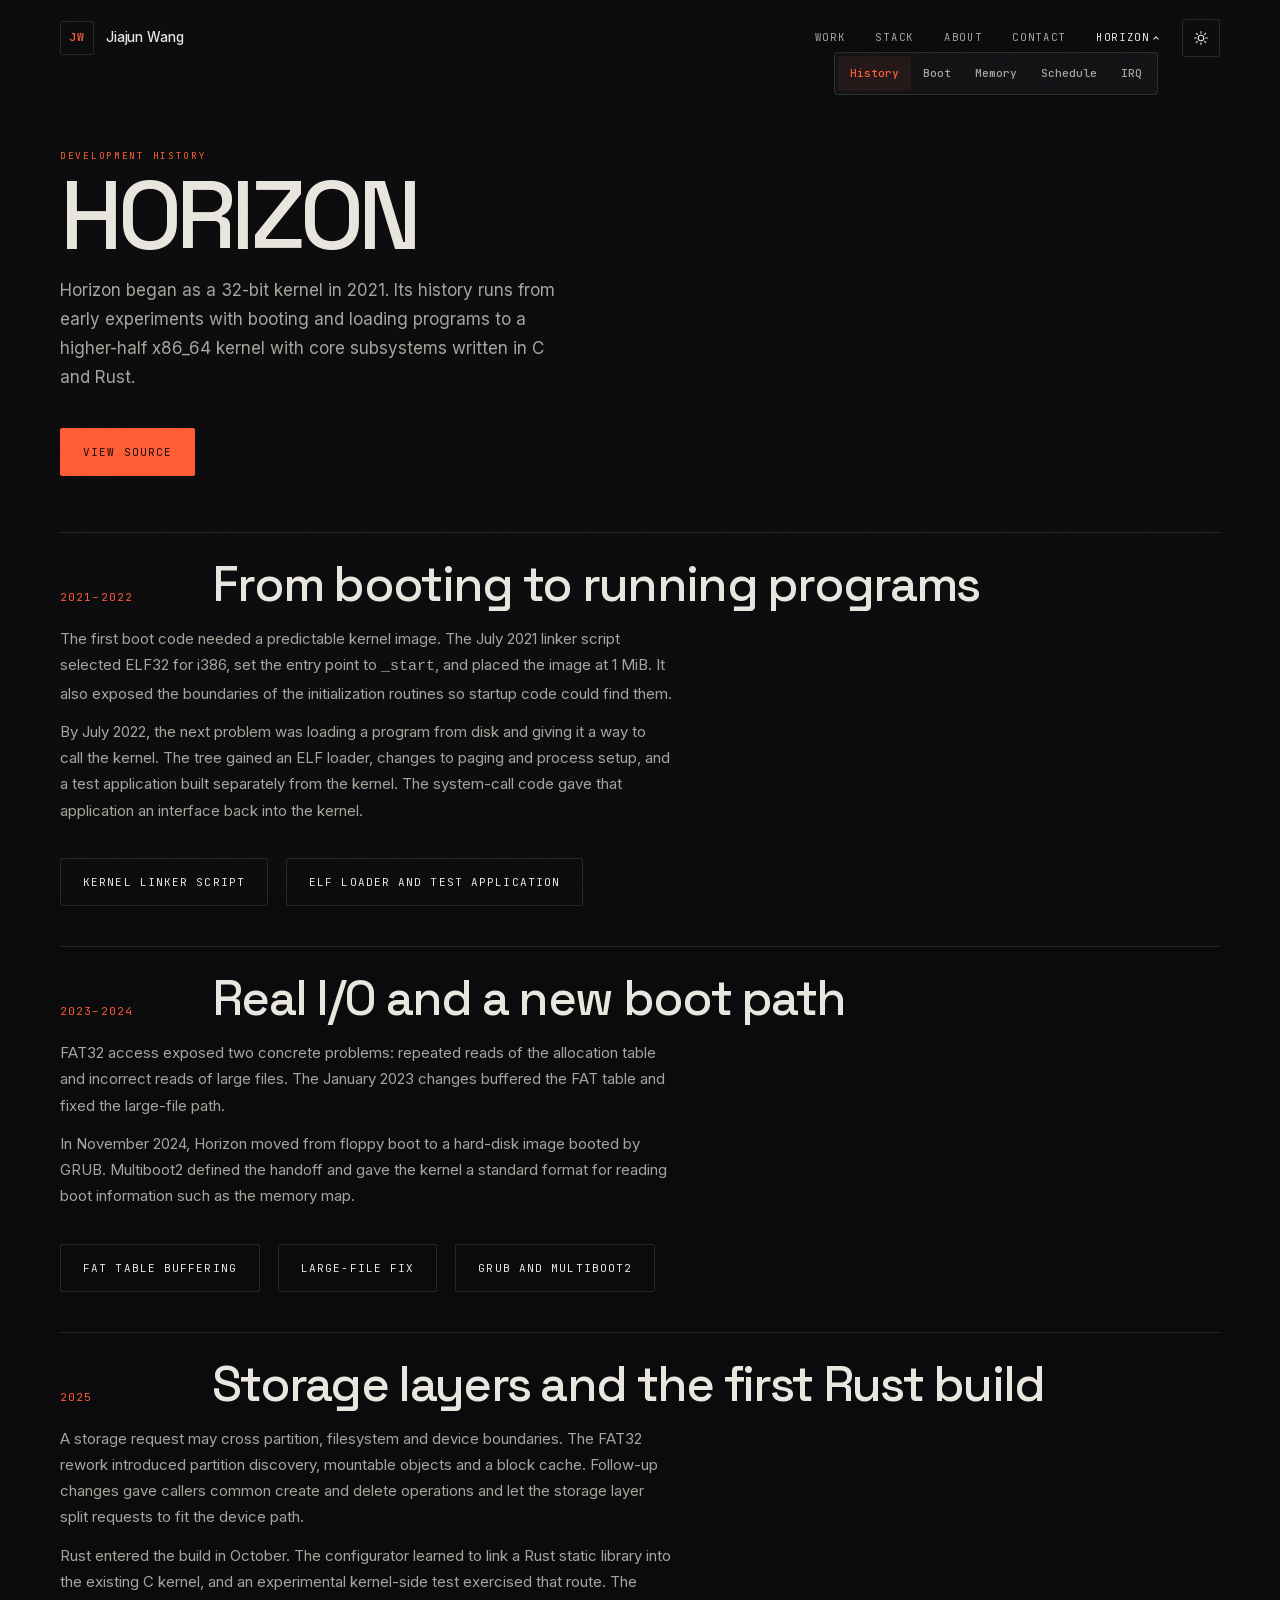
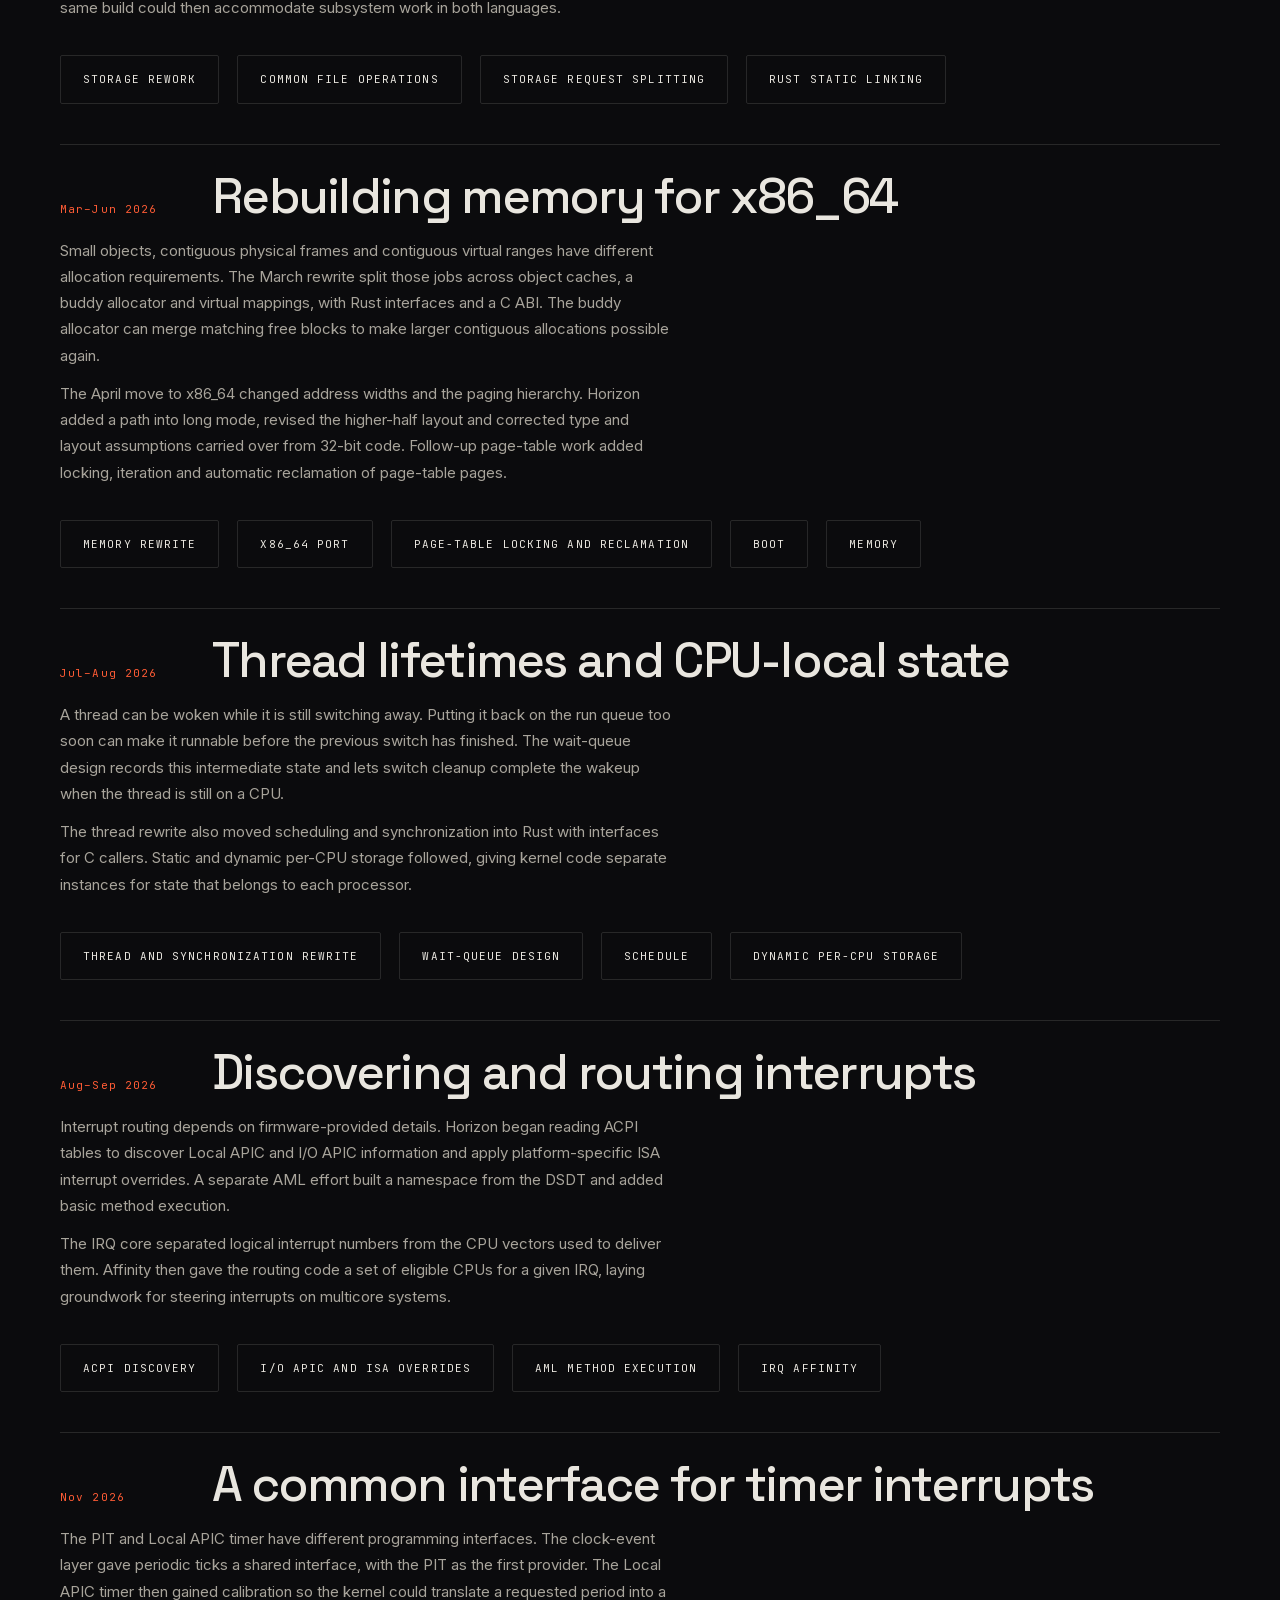
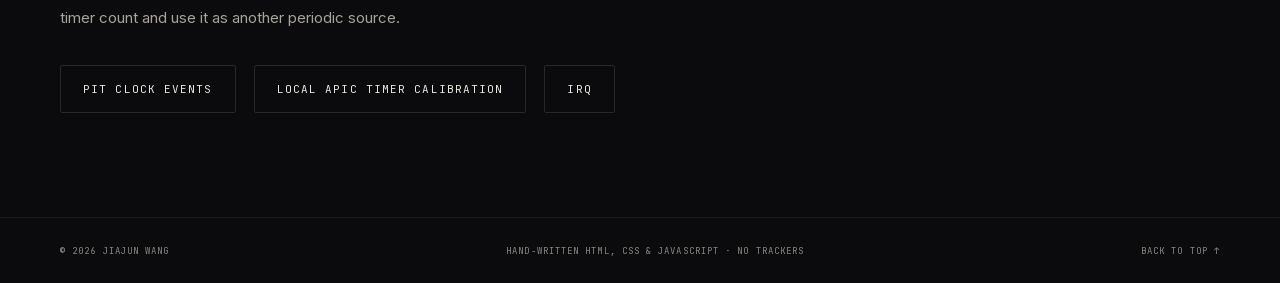
==== commit c3eda9ed: "Move Horizon submenu into the site navigation" ====
--- a/horizon/index.html
+++ b/horizon/index.html
@@ -43,7 +43,16 @@
         <a href="../index.html#stack">Stack</a>
         <a href="../index.html#about">About</a>
         <a href="../index.html#contact">Contact</a>
-        <a href="../horizon/" aria-current="page">Horizon</a>
+        <details class="nav-group" name="site-menu" open>
+          <summary>Horizon</summary>
+          <div class="nav-submenu">
+            <a href="index.html" aria-current="page">History</a>
+            <a href="boot.html">Boot</a>
+            <a href="memory.html">Memory</a>
+            <a href="schedule.html">Schedule</a>
+            <a href="interrupts.html">IRQ</a>
+          </div>
+        </details>
       </nav>
 
       <button class="theme" id="theme" type="button" aria-label="Switch theme">
@@ -56,13 +65,6 @@
   <main class="horizon" id="top">
     <section class="hero">
       <div class="wrap">
-        <nav class="horizon-links" aria-label="Horizon pages">
-          <a href="index.html" aria-current="page">History</a>
-          <a href="boot.html">Boot</a>
-          <a href="memory.html">Memory</a>
-          <a href="schedule.html">Schedule</a>
-          <a href="interrupts.html">IRQ</a>
-        </nav>
         <p class="tag-line">Development history</p>
         <h1 class="hero-title">Horizon</h1>
         <p class="lede">Horizon began as a 32-bit kernel in 2021. Its history runs from early experiments with booting and loading programs to a higher-half x86_64 kernel with core subsystems written in C and Rust.</p>
--- a/assets/css/style.css
+++ b/assets/css/style.css
@@ -219,10 +219,12 @@
 
 .nav {
   display: flex;
+  align-items: center;
   gap: 30px;
   margin-left: auto;
 }
-.nav a {
+.nav > a,
+.nav-group > summary {
   position: relative;
   font-family: var(--mono);
   font-size: 10.5px;
@@ -232,7 +234,7 @@
   padding: 6px 0;
   transition: color .2s;
 }
-.nav a::after {
+.nav > a::after {
   content: "";
   position: absolute;
   left: 0;
@@ -244,10 +246,66 @@
   transform-origin: 0 50%;
   transition: transform .35s var(--ease);
 }
-.nav a:hover { color: var(--text); }
-.nav a:hover::after,
-.nav a.active::after { transform: scaleX(1); }
-.nav a.active { color: var(--text); }
+.nav > a:hover { color: var(--text); }
+.nav > a:hover::after,
+.nav > a.active::after { transform: scaleX(1); }
+.nav > a.active { color: var(--text); }
+
+.nav-group {
+  position: relative;
+}
+
+.nav-group > summary {
+  display: flex;
+  align-items: center;
+  gap: .4em;
+  list-style: none;
+  cursor: pointer;
+}
+
+.nav-group > summary::-webkit-details-marker { display: none; }
+.nav-group > summary::after {
+  width: .38em;
+  height: .38em;
+  border: solid currentColor;
+  border-width: 0 1px 1px 0;
+  transform: translateY(-.1em) rotate(45deg);
+  content: "";
+}
+
+.nav-group > summary:hover,
+.nav-group[open] > summary {
+  color: var(--text);
+}
+
+.nav-group[open] > summary::after {
+  transform: translateY(.1em) rotate(225deg);
+}
+
+.nav-submenu {
+  position: absolute;
+  top: 100%;
+  right: 0;
+  display: flex;
+  padding: 3px;
+  border: 1px solid var(--line);
+  border-radius: var(--radius);
+  background: var(--surface);
+  box-shadow: 0 8px 24px rgb(0 0 0 / .14);
+}
+
+.nav-submenu a {
+  padding: 10px clamp(5px, 2vw, 12px);
+  border-radius: 2px;
+  color: var(--text-2);
+  font: 500 .7rem/1.3 var(--mono);
+}
+
+.nav-submenu a:hover,
+.nav-submenu a[aria-current="page"] {
+  color: var(--accent);
+  background: var(--accent-soft);
+}
 
 .theme {
   display: grid;
@@ -1116,7 +1174,7 @@
 
   .brand-name { display: none; }
   .nav { gap: 20px; }
-  .nav a { font-size: 9.5px; letter-spacing: .12em; }
+  .nav > a, .nav-group > summary { font-size: 9.5px; letter-spacing: .12em; }
 
   .hero-title { font-size: clamp(3.1rem, 15vw, 5.4rem); }
   .lede { font-size: 15.5px; }
@@ -1173,7 +1231,7 @@
 
 @media (max-width: 380px) {
   .nav { gap: 14px; }
-  .nav a { font-size: 9px; }
+  .nav > a, .nav-group > summary { font-size: 9px; }
 }
 
 @media (prefers-reduced-motion: reduce) {
@@ -1194,14 +1252,6 @@
   .reveal, .reveal-load { opacity: 1; transform: none; }
 }
 
-.nav a[aria-current="page"] {
-  color: var(--text);
-}
-
-.nav a[aria-current="page"]::after {
-  transform: scaleX(1);
-}
-
 .horizon-detail {
   color: var(--text);
   text-decoration: underline;
@@ -1226,14 +1276,25 @@
 
 @media (max-width: 560px) {
   .head-inner {
+    position: relative;
     gap: 10px;
+  }
+
+  .nav-group {
+    position: static;
+  }
+
+  .nav-submenu {
+    top: calc(50% + 11px);
+    right: var(--pad);
   }
 
   .head-inner .nav {
     gap: clamp(6px, 2vw, 12px);
   }
 
-  .head-inner .nav a {
+  .head-inner .nav > a,
+  .head-inner .nav-group > summary {
     letter-spacing: .05em;
   }
 
--- a/horizon/style.css
+++ b/horizon/style.css
@@ -36,41 +36,3 @@
 .horizon .feature-desc + .feature-desc {
   margin-top: 12px;
 }
-
-.horizon-links {
-  display: grid;
-  grid-template-columns: repeat(5, minmax(0, 1fr));
-  width: min(100%, 32rem);
-  margin-bottom: 36px;
-  border: 1px solid var(--line);
-  border-radius: var(--radius);
-  background: var(--surface);
-}
-
-.horizon-links a {
-  position: relative;
-  display: grid;
-  place-items: center;
-  min-height: 44px;
-  padding: 0 2px;
-  color: var(--text-2);
-  font: 500 clamp(.65rem, 2.9vw, .8rem)/1.3 var(--mono);
-}
-
-.horizon-links a + a {
-  border-inline-start: 1px solid var(--line);
-}
-
-.horizon-links a:hover,
-.horizon-links a[aria-current="page"] {
-  color: var(--accent);
-  background: var(--accent-soft);
-}
-
-.horizon-links a[aria-current="page"]::after {
-  position: absolute;
-  inset: auto 0 0;
-  height: 2px;
-  background: var(--accent);
-  content: "";
-}
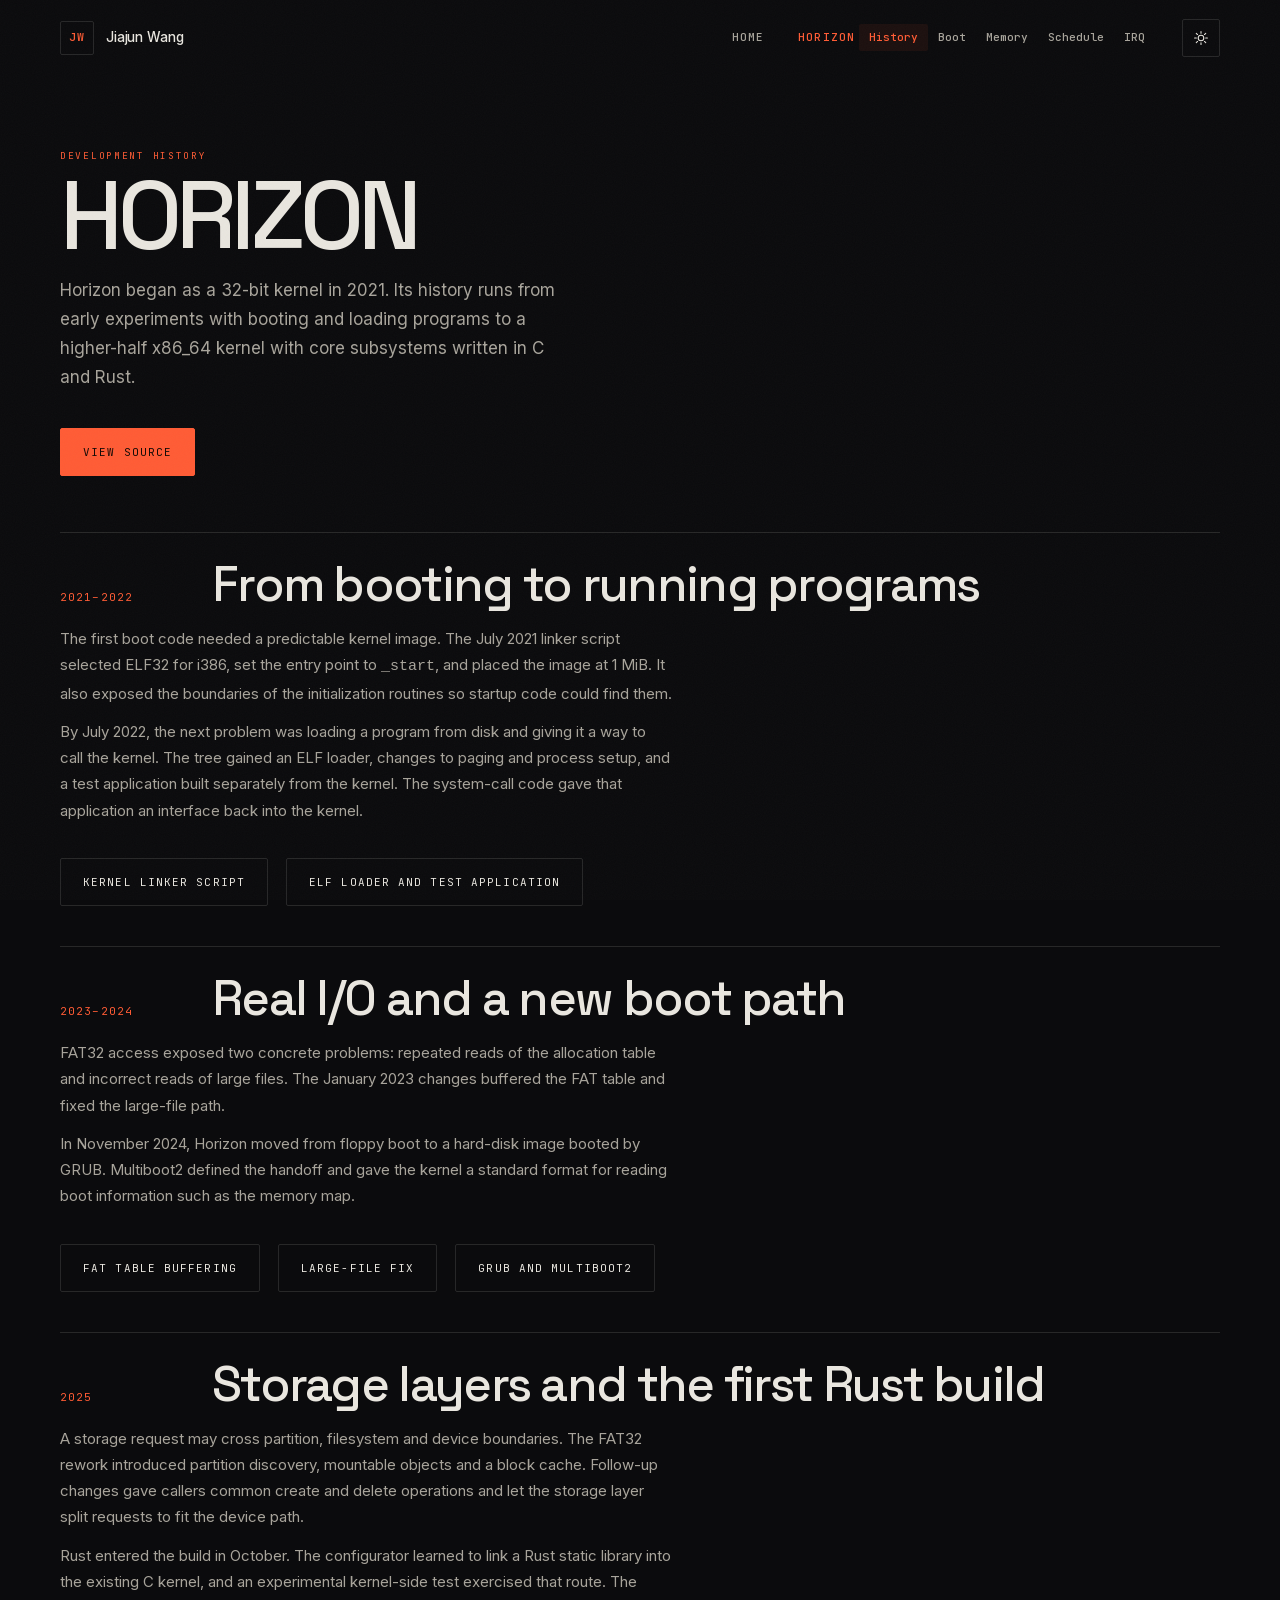
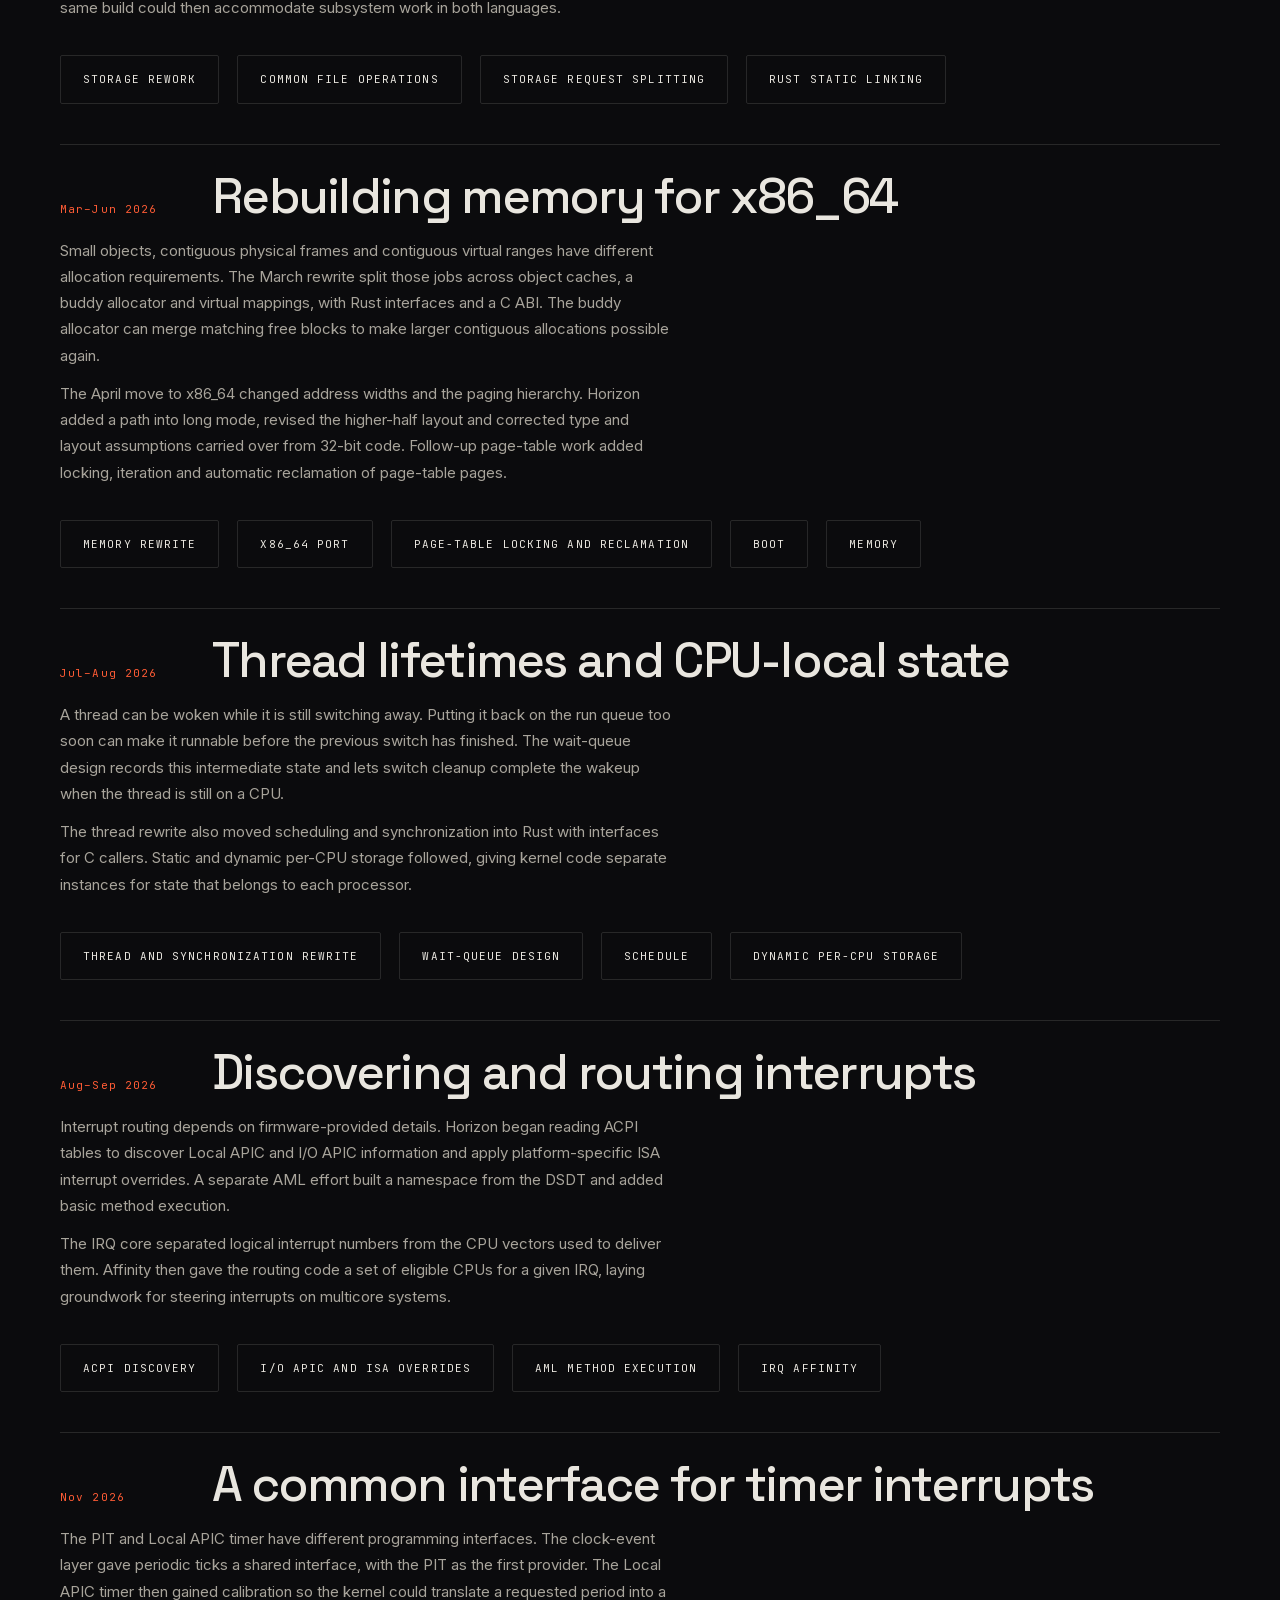
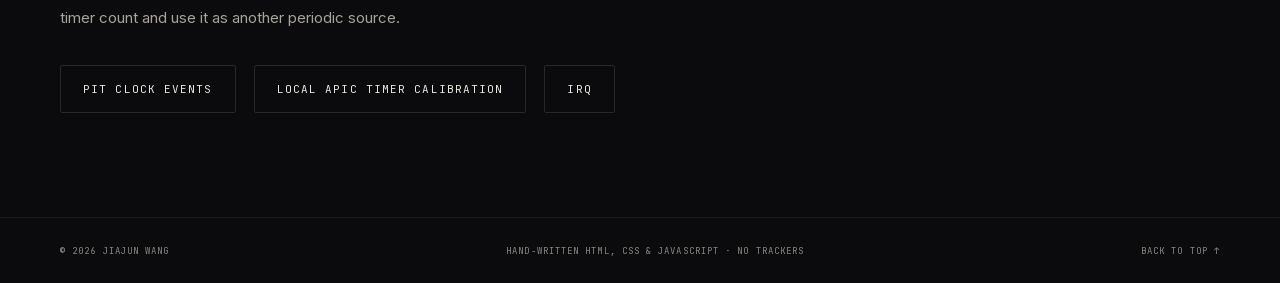
==== commit 06524d7c: "Group site navigation with inline expansion" ====
--- a/horizon/index.html
+++ b/horizon/index.html
@@ -39,20 +39,29 @@
       </a>
 
       <nav class="nav" aria-label="Site">
-        <a href="../index.html#work">Work</a>
-        <a href="../index.html#stack">Stack</a>
-        <a href="../index.html#about">About</a>
-        <a href="../index.html#contact">Contact</a>
-        <details class="nav-group" name="site-menu" open>
-          <summary>Horizon</summary>
-          <div class="nav-submenu">
-            <a href="index.html" aria-current="page">History</a>
-            <a href="boot.html">Boot</a>
-            <a href="memory.html">Memory</a>
-            <a href="schedule.html">Schedule</a>
-            <a href="interrupts.html">IRQ</a>
-          </div>
-        </details>
+        <div class="nav-group">
+          <a class="nav-root" href="../index.html" aria-expanded="false" aria-controls="home-sections">Home</a>
+          <div class="nav-submenu" id="home-sections" inert>
+            <div class="nav-links">
+              <a href="../index.html#work">Work</a>
+              <a href="../index.html#stack">Stack</a>
+              <a href="../index.html#about">About</a>
+              <a href="../index.html#contact">Contact</a>
+            </div>
+          </div>
+        </div>
+        <div class="nav-group">
+          <a class="nav-root" href="./" aria-current="page" aria-expanded="true" aria-controls="horizon-sections">Horizon</a>
+          <div class="nav-submenu" id="horizon-sections">
+            <div class="nav-links">
+              <a href="index.html" aria-current="page">History</a>
+              <a href="boot.html">Boot</a>
+              <a href="memory.html">Memory</a>
+              <a href="schedule.html">Schedule</a>
+              <a href="interrupts.html">IRQ</a>
+            </div>
+          </div>
+        </div>
       </nav>
 
       <button class="theme" id="theme" type="button" aria-label="Switch theme">
--- a/assets/css/style.css
+++ b/assets/css/style.css
@@ -220,89 +220,66 @@
 .nav {
   display: flex;
   align-items: center;
-  gap: 30px;
+  gap: clamp(6px, 2vw, 30px);
+  min-width: 0;
   margin-left: auto;
-}
-.nav > a,
-.nav-group > summary {
-  position: relative;
-  font-family: var(--mono);
-  font-size: 10.5px;
-  letter-spacing: .16em;
-  text-transform: uppercase;
+  padding: 3px;
+  overflow-x: auto;
+  scrollbar-width: none;
+}
+.nav-group {
+  display: flex;
+  flex: 0 0 auto;
+  align-items: center;
+  white-space: nowrap;
+}
+
+.nav-root {
+  padding: 6px 4px;
   color: var(--text-2);
-  padding: 6px 0;
-  transition: color .2s;
-}
-.nav > a::after {
-  content: "";
-  position: absolute;
-  left: 0;
-  bottom: 0;
-  width: 100%;
-  height: 1px;
-  background: var(--accent);
-  transform: scaleX(0);
-  transform-origin: 0 50%;
-  transition: transform .35s var(--ease);
-}
-.nav > a:hover { color: var(--text); }
-.nav > a:hover::after,
-.nav > a.active::after { transform: scaleX(1); }
-.nav > a.active { color: var(--text); }
-
-.nav-group {
-  position: relative;
-}
-
-.nav-group > summary {
-  display: flex;
-  align-items: center;
-  gap: .4em;
-  list-style: none;
-  cursor: pointer;
-}
-
-.nav-group > summary::-webkit-details-marker { display: none; }
-.nav-group > summary::after {
-  width: .38em;
-  height: .38em;
-  border: solid currentColor;
-  border-width: 0 1px 1px 0;
-  transform: translateY(-.1em) rotate(45deg);
-  content: "";
-}
-
-.nav-group > summary:hover,
-.nav-group[open] > summary {
-  color: var(--text);
-}
-
-.nav-group[open] > summary::after {
-  transform: translateY(.1em) rotate(225deg);
+  font: 500 .7rem/1.3 var(--mono);
+  letter-spacing: .1em;
+  text-transform: uppercase;
+}
+
+.nav-root:hover,
+.nav-root[aria-current="page"],
+.nav-root[data-current-section] {
+  color: var(--accent);
 }
 
 .nav-submenu {
-  position: absolute;
-  top: 100%;
-  right: 0;
-  display: flex;
-  padding: 3px;
-  border: 1px solid var(--line);
-  border-radius: var(--radius);
-  background: var(--surface);
-  box-shadow: 0 8px 24px rgb(0 0 0 / .14);
-}
-
-.nav-submenu a {
-  padding: 10px clamp(5px, 2vw, 12px);
+  display: grid;
+  grid-template-columns: 0fr;
+  opacity: 0;
+  transition: grid-template-columns .28s var(--ease), opacity .2s ease;
+}
+
+.nav-root[aria-expanded="true"] + .nav-submenu {
+  grid-template-columns: 1fr;
+  opacity: 1;
+}
+
+.nav-links {
+  display: flex;
+  align-items: center;
+  min-width: 0;
+  overflow: hidden;
+}
+
+.nav-links a {
+  flex: 0 0 auto;
+  margin-block: 3px;
+  padding: 6px clamp(4px, 1vw, 10px);
   border-radius: 2px;
   color: var(--text-2);
   font: 500 .7rem/1.3 var(--mono);
 }
 
-.nav-submenu a:hover,
-.nav-submenu a[aria-current="page"] {
+.nav-links a:focus-visible { outline-offset: -2px; }
+
+.nav-links a:hover,
+.nav-links a[aria-current] {
   color: var(--accent);
   background: var(--accent-soft);
 }
@@ -1174,7 +1151,6 @@
 
   .brand-name { display: none; }
   .nav { gap: 20px; }
-  .nav > a, .nav-group > summary { font-size: 9.5px; letter-spacing: .12em; }
 
   .hero-title { font-size: clamp(3.1rem, 15vw, 5.4rem); }
   .lede { font-size: 15.5px; }
@@ -1231,7 +1207,6 @@
 
 @media (max-width: 380px) {
   .nav { gap: 14px; }
-  .nav > a, .nav-group > summary { font-size: 9px; }
 }
 
 @media (prefers-reduced-motion: reduce) {
@@ -1276,27 +1251,14 @@
 
 @media (max-width: 560px) {
   .head-inner {
-    position: relative;
     gap: 10px;
-  }
-
-  .nav-group {
-    position: static;
-  }
-
-  .nav-submenu {
-    top: calc(50% + 11px);
-    right: var(--pad);
   }
 
   .head-inner .nav {
     gap: clamp(6px, 2vw, 12px);
   }
 
-  .head-inner .nav > a,
-  .head-inner .nav-group > summary {
-    letter-spacing: .05em;
-  }
+  .nav-root { letter-spacing: .05em; }
 
   .head-inner .theme {
     flex-shrink: 0;
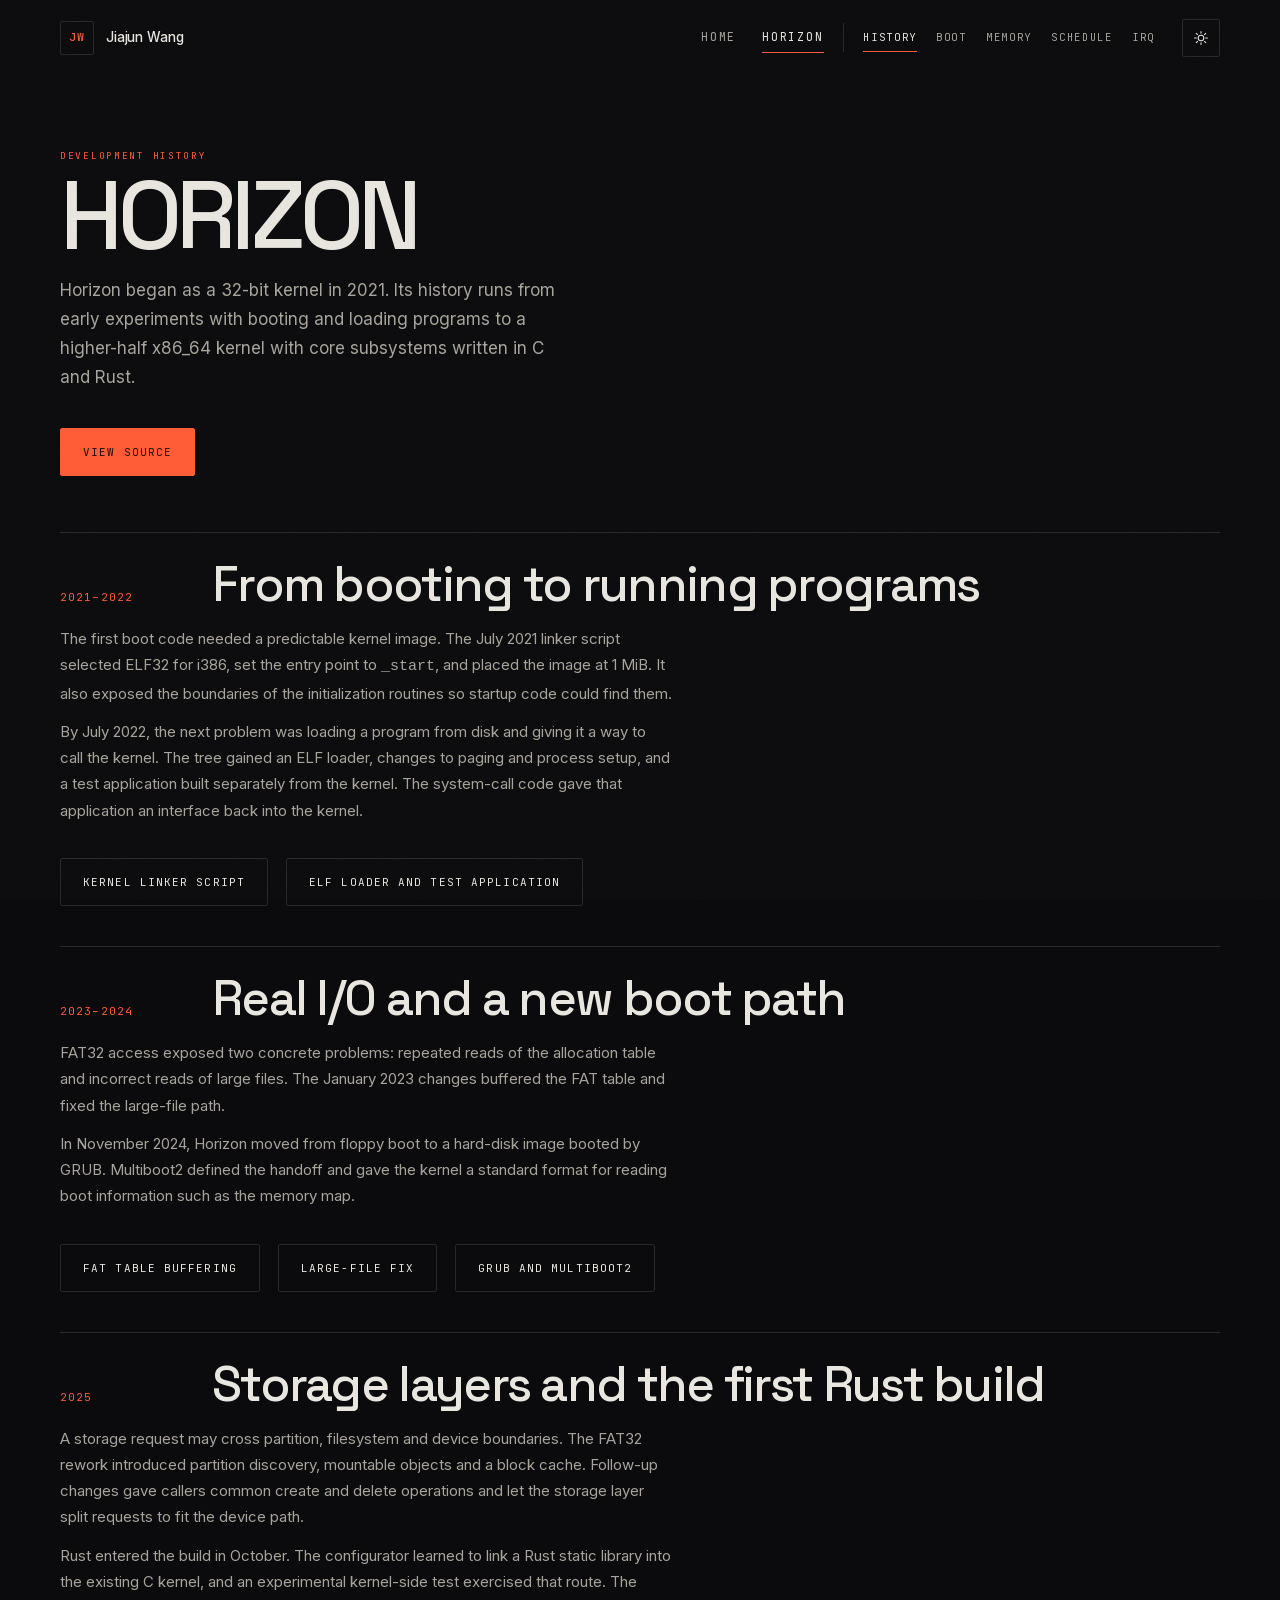
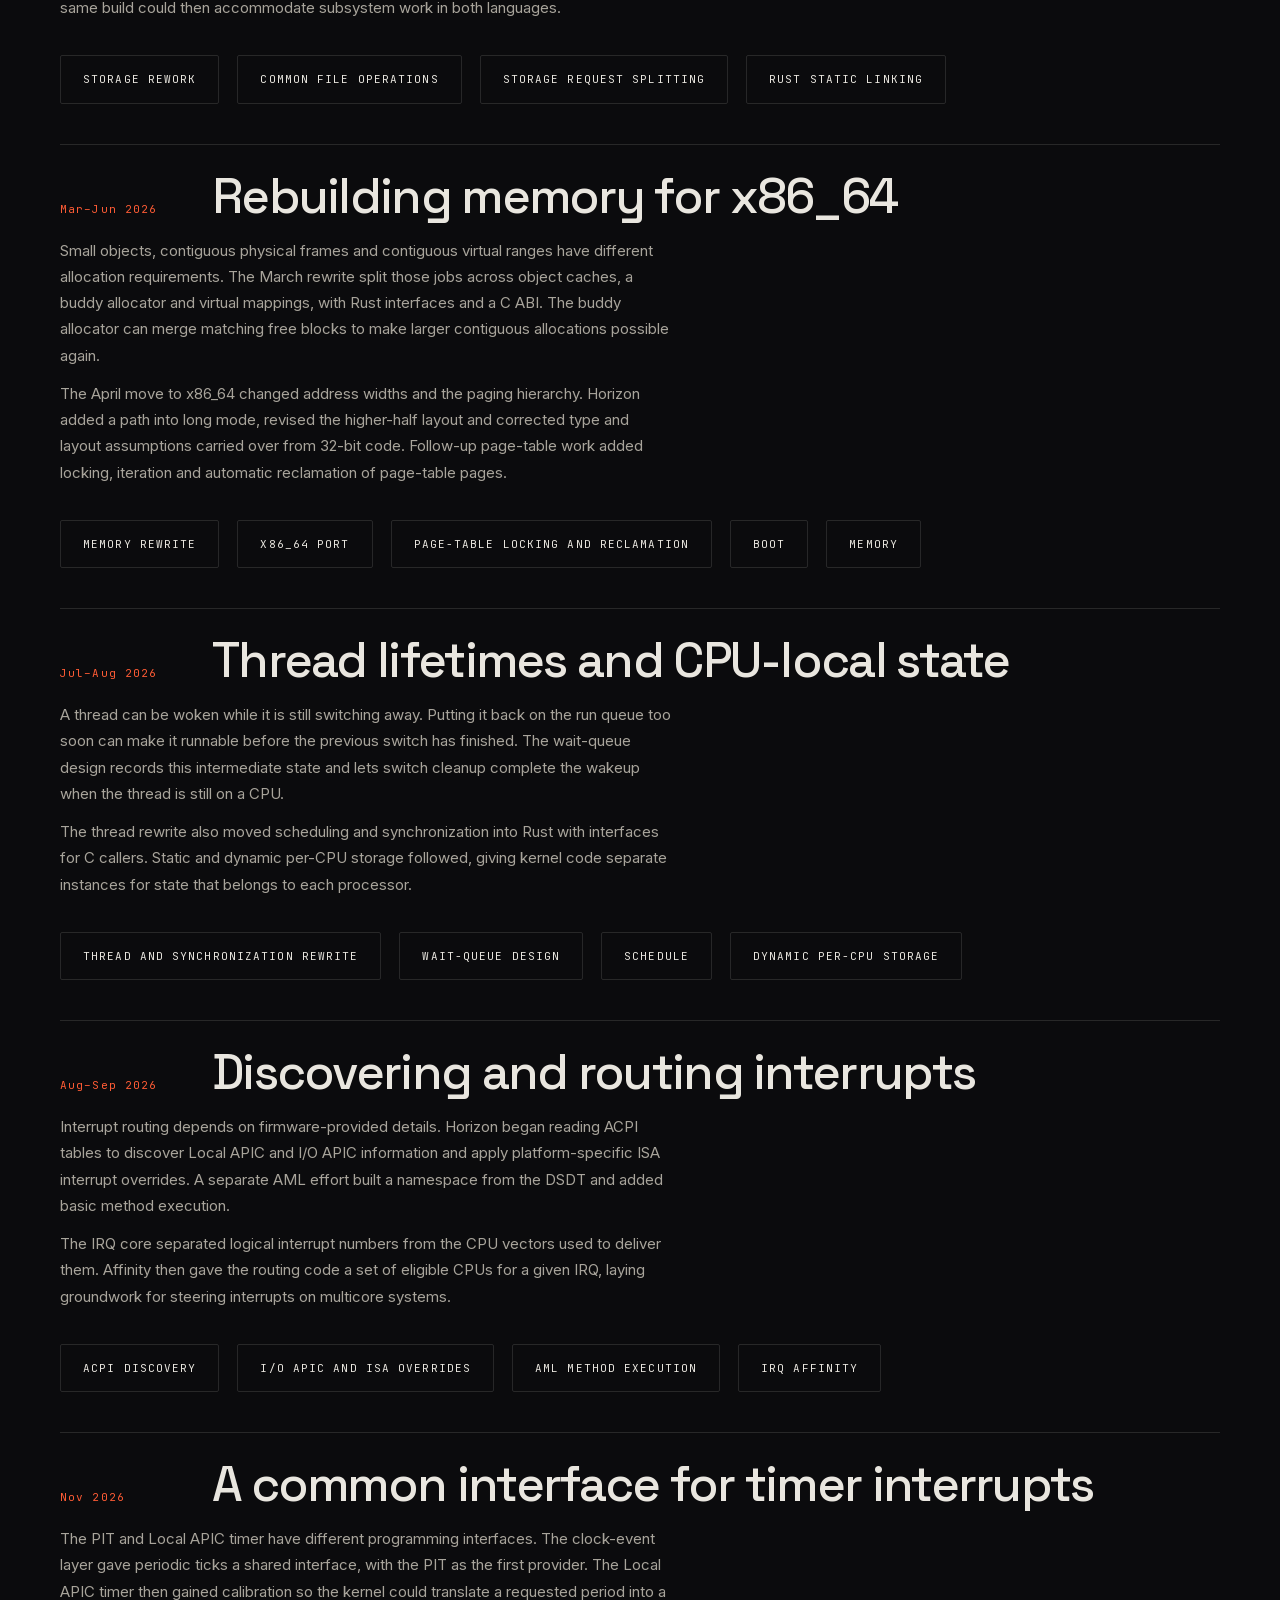
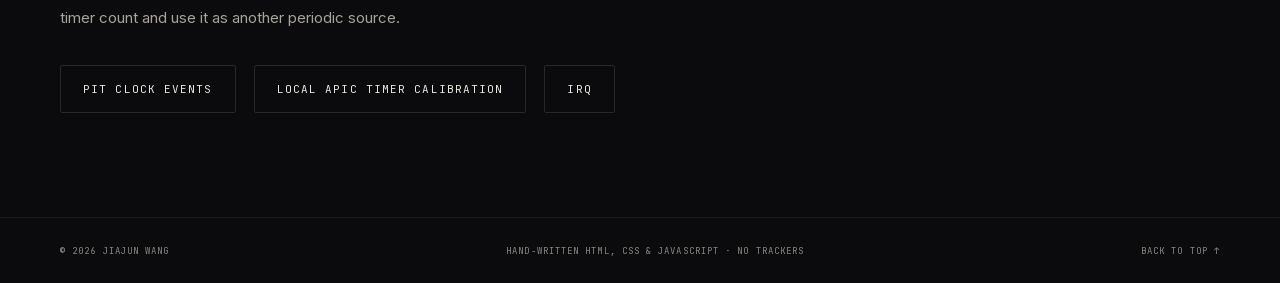
==== commit db7a9149: "Refine site navigation, page motion, and contact details" ====
--- a/horizon/index.html
+++ b/horizon/index.html
@@ -74,10 +74,10 @@
   <main class="horizon" id="top">
     <section class="hero">
       <div class="wrap">
-        <p class="tag-line">Development history</p>
-        <h1 class="hero-title">Horizon</h1>
-        <p class="lede">Horizon began as a 32-bit kernel in 2021. Its history runs from early experiments with booting and loading programs to a higher-half x86_64 kernel with core subsystems written in C and Rust.</p>
-        <div class="hero-cta">
+        <p class="tag-line reveal-load">Development history</p>
+        <h1 class="hero-title"><span class="line"><span>Horizon</span></span></h1>
+        <p class="lede reveal-load">Horizon began as a 32-bit kernel in 2021. Its history runs from early experiments with booting and loading programs to a higher-half x86_64 kernel with core subsystems written in C and Rust.</p>
+        <div class="hero-cta reveal-load">
           <a class="btn btn-solid" href="https://github.com/Ryan1202/Horizon-Operating-System">View source</a>
         </div>
       </div>
@@ -85,7 +85,7 @@
 
     <section class="section" id="milestones" aria-label="Milestones">
       <div class="wrap">
-        <section>
+        <section class="reveal">
           <div class="sec-head">
             <span class="sec-num">2021–2022</span>
             <h2 class="sec-title">From booting to running programs</h2>
@@ -100,7 +100,7 @@
           </div>
         </section>
 
-        <section>
+        <section class="reveal">
           <div class="sec-head">
             <span class="sec-num">2023–2024</span>
             <h2 class="sec-title">Real I/O and a new boot path</h2>
@@ -116,7 +116,7 @@
           </div>
         </section>
 
-        <section>
+        <section class="reveal">
           <div class="sec-head">
             <span class="sec-num">2025</span>
             <h2 class="sec-title">Storage layers and the first Rust build</h2>
@@ -133,7 +133,7 @@
           </div>
         </section>
 
-        <section>
+        <section class="reveal">
           <div class="sec-head">
             <span class="sec-num">Mar–Jun 2026</span>
             <h2 class="sec-title">Rebuilding memory for x86_64</h2>
@@ -151,7 +151,7 @@
           </div>
         </section>
 
-        <section>
+        <section class="reveal">
           <div class="sec-head">
             <span class="sec-num">Jul–Aug 2026</span>
             <h2 class="sec-title">Thread lifetimes and CPU-local state</h2>
@@ -168,7 +168,7 @@
           </div>
         </section>
 
-        <section>
+        <section class="reveal">
           <div class="sec-head">
             <span class="sec-num">Aug–Sep 2026</span>
             <h2 class="sec-title">Discovering and routing interrupts</h2>
@@ -185,7 +185,7 @@
           </div>
         </section>
 
-        <section>
+        <section class="reveal">
           <div class="sec-head">
             <span class="sec-num">Nov 2026</span>
             <h2 class="sec-title">A common interface for timer interrupts</h2>
--- a/assets/css/style.css
+++ b/assets/css/style.css
@@ -218,11 +218,13 @@
 }
 
 .nav {
-  display: flex;
-  align-items: center;
-  gap: clamp(6px, 2vw, 30px);
+  --nav-group-gap: clamp(6px, 2vw, 30px);
+  --nav-font-size: 10.5px;
+  display: flex;
+  flex: 1;
+  align-items: center;
+  justify-content: safe flex-end;
   min-width: 0;
-  margin-left: auto;
   padding: 3px;
   overflow-x: auto;
   scrollbar-width: none;
@@ -234,54 +236,88 @@
   white-space: nowrap;
 }
 
-.nav-root {
-  padding: 6px 4px;
+.nav-group:not(:last-child) {
+  padding-inline-end: var(--nav-group-gap);
+}
+
+.nav-submenu {
+  flex: 0 0 auto;
+  width: 0;
+  overflow: hidden;
+  opacity: 0;
+}
+
+.nav-root[aria-expanded="true"] + .nav-submenu {
+  width: var(--submenu-width, max-content);
+  opacity: 1;
+}
+
+.nav.is-ready .nav-submenu {
+  transition-property: width, opacity;
+  transition-duration: .38s;
+  transition-timing-function: cubic-bezier(.28, .62, .42, 1);
+}
+
+.nav-links {
+  --divider-gap: clamp(12px, 1.5vw, 20px);
+  position: relative;
+  display: flex;
+  align-items: center;
+  width: max-content;
+  gap: clamp(10px, 1.5vw, 20px);
+  padding-inline-start: calc(2 * var(--divider-gap) + 1px);
+}
+
+.nav-links::before {
+  content: "";
+  position: absolute;
+  inset-block: 0;
+  inset-inline-start: var(--divider-gap);
+  width: 1px;
+  background: var(--line);
+}
+
+.nav-group a {
+  position: relative;
+  flex: 0 0 auto;
+  font-family: var(--mono);
+  font-size: var(--nav-font-size);
+  letter-spacing: .16em;
+  text-transform: uppercase;
   color: var(--text-2);
-  font: 500 .7rem/1.3 var(--mono);
-  letter-spacing: .1em;
-  text-transform: uppercase;
-}
-
-.nav-root:hover,
-.nav-root[aria-current="page"],
-.nav-root[data-current-section] {
-  color: var(--accent);
-}
-
-.nav-submenu {
-  display: grid;
-  grid-template-columns: 0fr;
-  opacity: 0;
-  transition: grid-template-columns .28s var(--ease), opacity .2s ease;
-}
-
-.nav-root[aria-expanded="true"] + .nav-submenu {
-  grid-template-columns: 1fr;
-  opacity: 1;
-}
-
-.nav-links {
-  display: flex;
-  align-items: center;
-  min-width: 0;
-  overflow: hidden;
-}
-
-.nav-links a {
-  flex: 0 0 auto;
-  margin-block: 3px;
-  padding: 6px clamp(4px, 1vw, 10px);
-  border-radius: 2px;
-  color: var(--text-2);
-  font: 500 .7rem/1.3 var(--mono);
-}
-
-.nav-links a:focus-visible { outline-offset: -2px; }
-
-.nav-links a:hover,
-.nav-links a[aria-current] {
-  color: var(--accent);
-  background: var(--accent-soft);
+  padding: 6px 0;
+  transition: color .2s;
+}
+
+.nav-group .nav-root {
+  font-size: calc(var(--nav-font-size) + 1px);
+}
+
+.nav-group a::after {
+  content: "";
+  position: absolute;
+  left: 0;
+  bottom: 0;
+  width: 100%;
+  height: 1px;
+  background: var(--accent);
+  transform: scaleX(0);
+  transform-origin: 0 50%;
+  transition: transform .35s var(--ease);
+}
+
+.nav-group a:focus-visible { outline-offset: -2px; }
+
+.nav-group a:hover,
+.nav-group a[aria-current],
+.nav-group a[data-current-section] {
+  color: var(--text);
+}
+
+.nav-group a:hover::after,
+.nav-group a[aria-current]::after,
+.nav-group a[data-current-section]::after {
+  transform: scaleX(1);
 }
 
 .theme {
@@ -962,39 +998,6 @@
 }
 .facts dd { margin-top: 5px; font-size: 13.5px; color: var(--text); }
 
-.now {
-  display: grid;
-  grid-template-columns: 150px minmax(0, 1fr);
-  gap: 40px;
-  margin-top: 80px;
-  padding-top: 28px;
-  border-top: 1px solid var(--line);
-}
-.now-title {
-  display: flex;
-  align-items: center;
-  gap: 9px;
-  font-family: var(--mono);
-  font-size: 9.5px;
-  letter-spacing: .18em;
-  text-transform: uppercase;
-  color: var(--text-2);
-}
-.now-title .dot {
-  width: 6px;
-  height: 6px;
-  border-radius: 50%;
-  background: var(--accent);
-  animation: pulse 2.6s infinite;
-}
-.now-list li {
-  padding: 9px 0;
-  border-bottom: 1px solid var(--line-2);
-  font-size: 13.5px;
-  color: var(--text-2);
-}
-.now-list li:first-child { padding-top: 0; }
-
 /* ---------- 08 · contact ---------- */
 .contact { padding-bottom: 140px; }
 
@@ -1117,11 +1120,6 @@
 @keyframes marquee {
   to { transform: translateX(-50%); }
 }
-@keyframes pulse {
-  0% { box-shadow: 0 0 0 0 color-mix(in srgb, var(--accent) 55%, transparent); }
-  70% { box-shadow: 0 0 0 8px transparent; }
-  100% { box-shadow: 0 0 0 0 transparent; }
-}
 
 /* ---------- 10 · responsive ---------- */
 @media (max-width: 1100px) {
@@ -1141,7 +1139,6 @@
   .feature-main { border-right: 0; border-bottom: 1px solid var(--line-2); }
   .about-grid { grid-template-columns: 1fr; gap: 44px; }
   .portrait { max-width: 280px; }
-  .now { grid-template-columns: 1fr; gap: 20px; }
   .toolbox { grid-template-columns: 1fr 1fr; gap: 32px; }
   .section { padding-top: 96px; }
 }
@@ -1150,7 +1147,8 @@
   :root { --pad: 22px; --head-h: 64px; }
 
   .brand-name { display: none; }
-  .nav { gap: 20px; }
+  .nav { --nav-group-gap: 20px; --nav-font-size: 9.5px; }
+  .nav-group a { letter-spacing: .12em; }
 
   .hero-title { font-size: clamp(3.1rem, 15vw, 5.4rem); }
   .lede { font-size: 15.5px; }
@@ -1187,7 +1185,6 @@
   .toolbox { grid-template-columns: 1fr; gap: 26px; }
   .facts { grid-template-columns: 1fr; gap: 20px; }
   .about-copy p { font-size: 15px; }
-  .now { margin-top: 56px; }
 
   .contact { padding-bottom: 96px; }
   .contact-lede { font-size: 16.5px; margin-bottom: 36px; }
@@ -1206,7 +1203,7 @@
 }
 
 @media (max-width: 380px) {
-  .nav { gap: 14px; }
+  .nav { --nav-group-gap: 14px; --nav-font-size: 9px; }
 }
 
 @media (prefers-reduced-motion: reduce) {
@@ -1228,24 +1225,19 @@
 }
 
 .horizon-detail {
-  color: var(--text);
   text-decoration: underline;
-  text-decoration-color: var(--accent);
   text-decoration-thickness: .1em;
   text-underline-offset: .2em;
 }
 
 #horizon-commit { overflow-wrap: anywhere; }
 
-#horizon-commit,
-.now-list a {
+#horizon-commit {
   text-decoration: underline;
   text-underline-offset: .25em;
 }
 
-.horizon-detail:hover,
-#horizon-commit:hover,
-.now-list a:hover {
+#horizon-commit:hover {
   color: var(--accent);
 }
 
@@ -1255,10 +1247,8 @@
   }
 
   .head-inner .nav {
-    gap: clamp(6px, 2vw, 12px);
+    --nav-group-gap: clamp(6px, 2vw, 12px);
   }
-
-  .nav-root { letter-spacing: .05em; }
 
   .head-inner .theme {
     flex-shrink: 0;
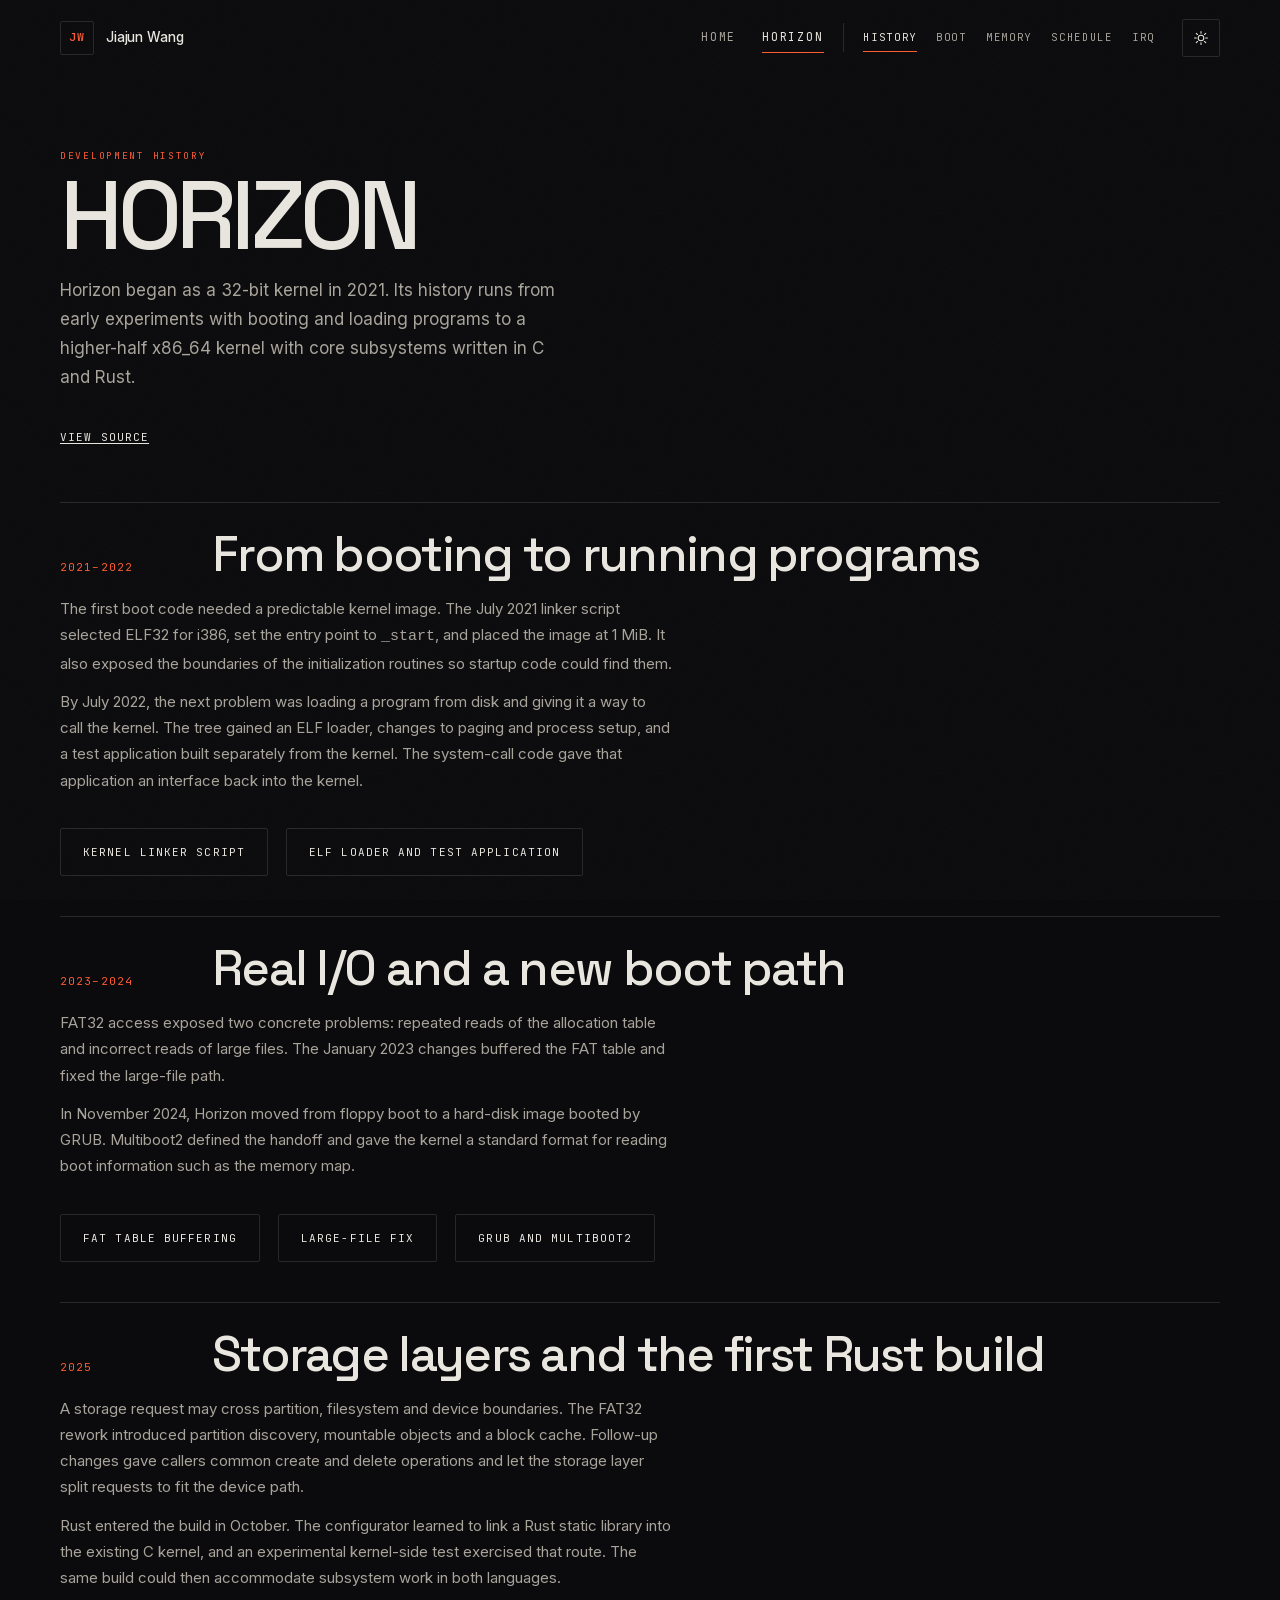
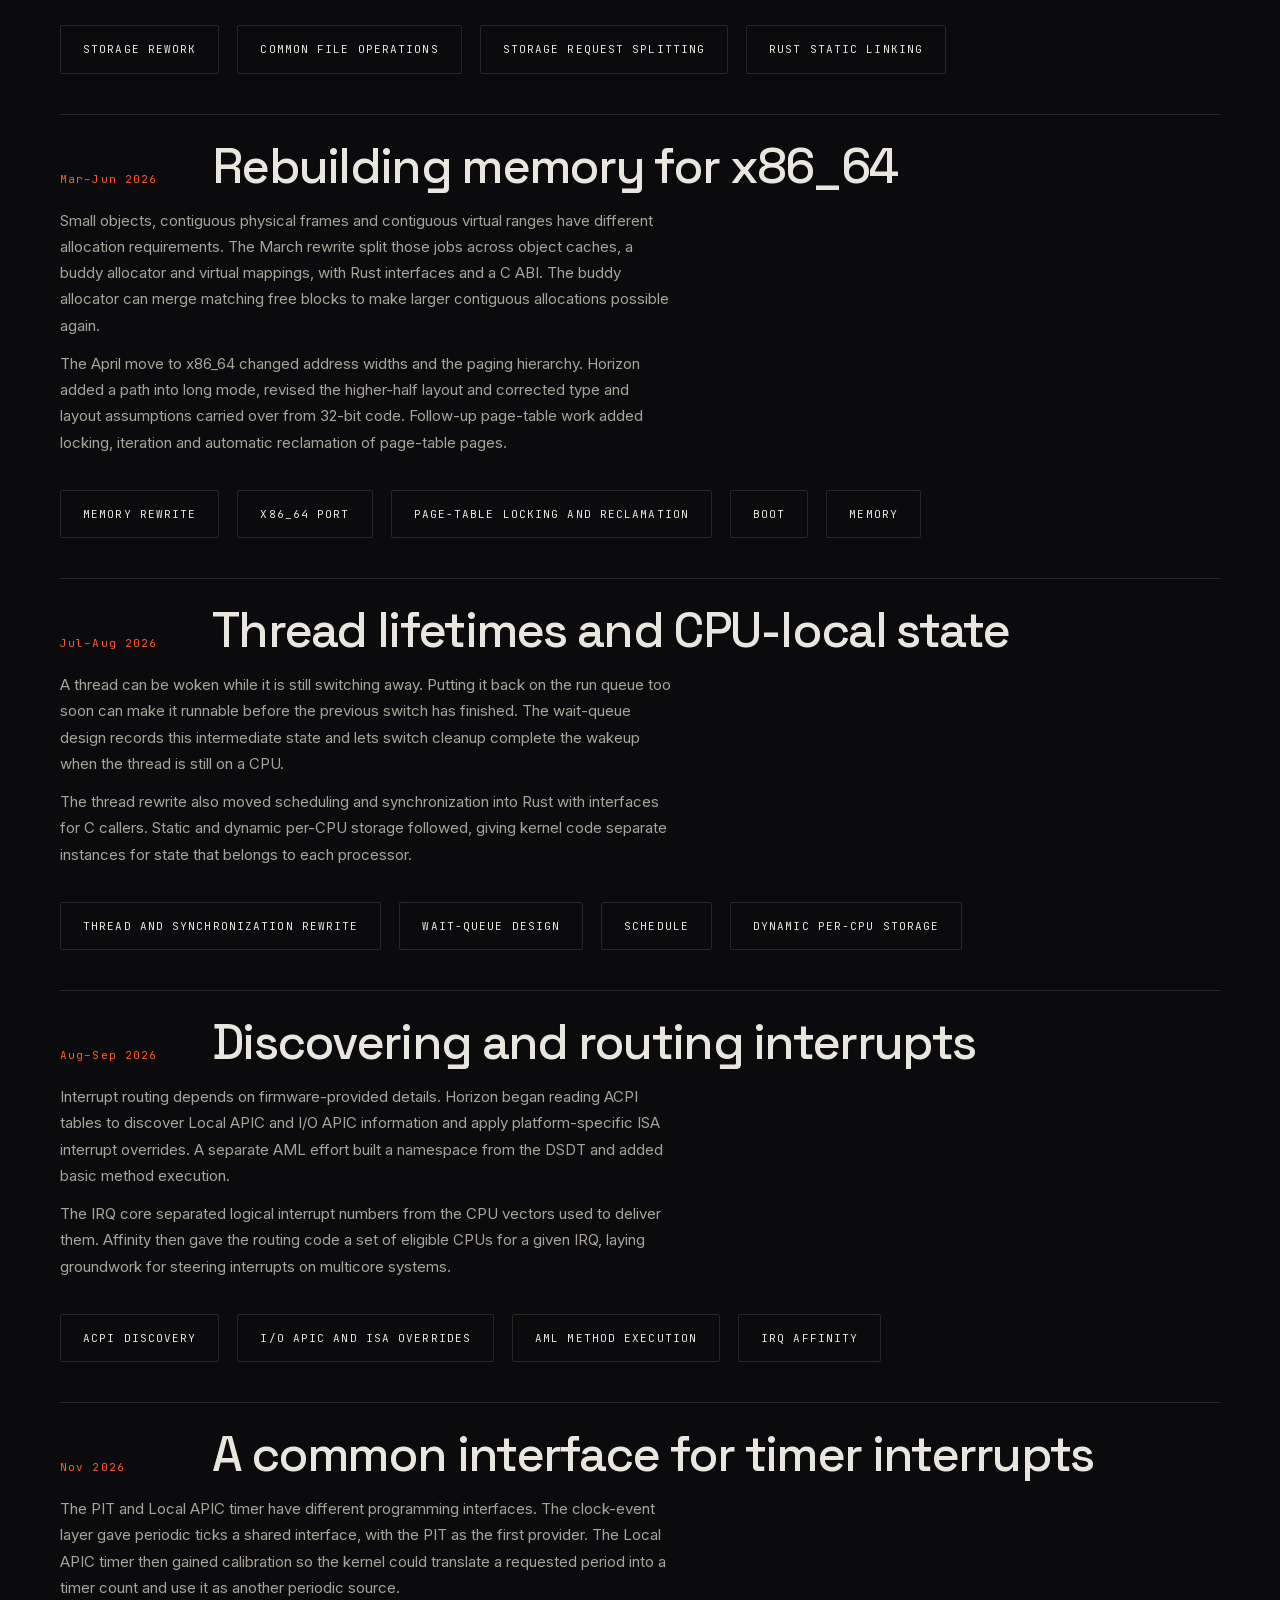
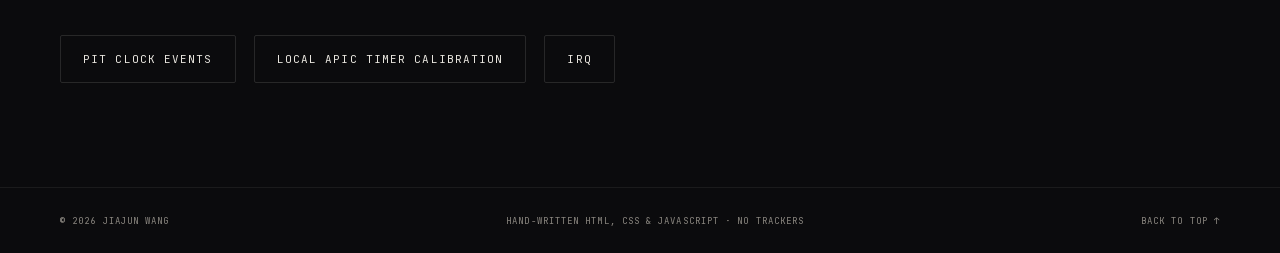
==== commit cd4783f0: "Format contact emails and refine Horizon links" ====
--- a/horizon/index.html
+++ b/horizon/index.html
@@ -78,7 +78,7 @@
         <h1 class="hero-title"><span class="line"><span>Horizon</span></span></h1>
         <p class="lede reveal-load">Horizon began as a 32-bit kernel in 2021. Its history runs from early experiments with booting and loading programs to a higher-half x86_64 kernel with core subsystems written in C and Rust.</p>
         <div class="hero-cta reveal-load">
-          <a class="btn btn-solid" href="https://github.com/Ryan1202/Horizon-Operating-System">View source</a>
+          <a class="horizon-detail source-link" href="https://github.com/Ryan1202/Horizon-Operating-System">View source</a>
         </div>
       </div>
     </section>
--- a/assets/css/style.css
+++ b/assets/css/style.css
@@ -434,6 +434,14 @@
   margin-top: 36px;
 }
 
+.btn,
+.source-link {
+  font-family: var(--mono);
+  font-size: 11px;
+  letter-spacing: .1em;
+  text-transform: uppercase;
+}
+
 .btn {
   display: inline-flex;
   align-items: center;
@@ -441,13 +449,10 @@
   padding: 14px 22px;
   border: 1px solid transparent;
   border-radius: 2px;
-  font-family: var(--mono);
-  font-size: 11px;
-  letter-spacing: .1em;
-  text-transform: uppercase;
   transition: background-color .25s, border-color .25s, color .25s, transform .25s var(--ease);
 }
-.btn svg {
+.btn svg,
+.btn-note a svg {
   width: 12px;
   height: 12px;
   fill: none;
@@ -457,7 +462,8 @@
   stroke-linejoin: round;
   transition: transform .3s var(--ease);
 }
-.btn:hover svg { transform: translate(2px, -2px); }
+.btn:hover svg,
+.btn-note a:hover svg { transform: translate(2px, -2px); }
 
 .btn-solid {
   background: var(--accent);
@@ -697,6 +703,11 @@
   text-transform: uppercase;
   color: var(--text-3);
 }
+.btn-note a { white-space: nowrap; }
+.btn-note a svg {
+  margin-inline-start: 4px;
+  vertical-align: -.25em;
+}
 
 .feature-spec {
   display: flex;
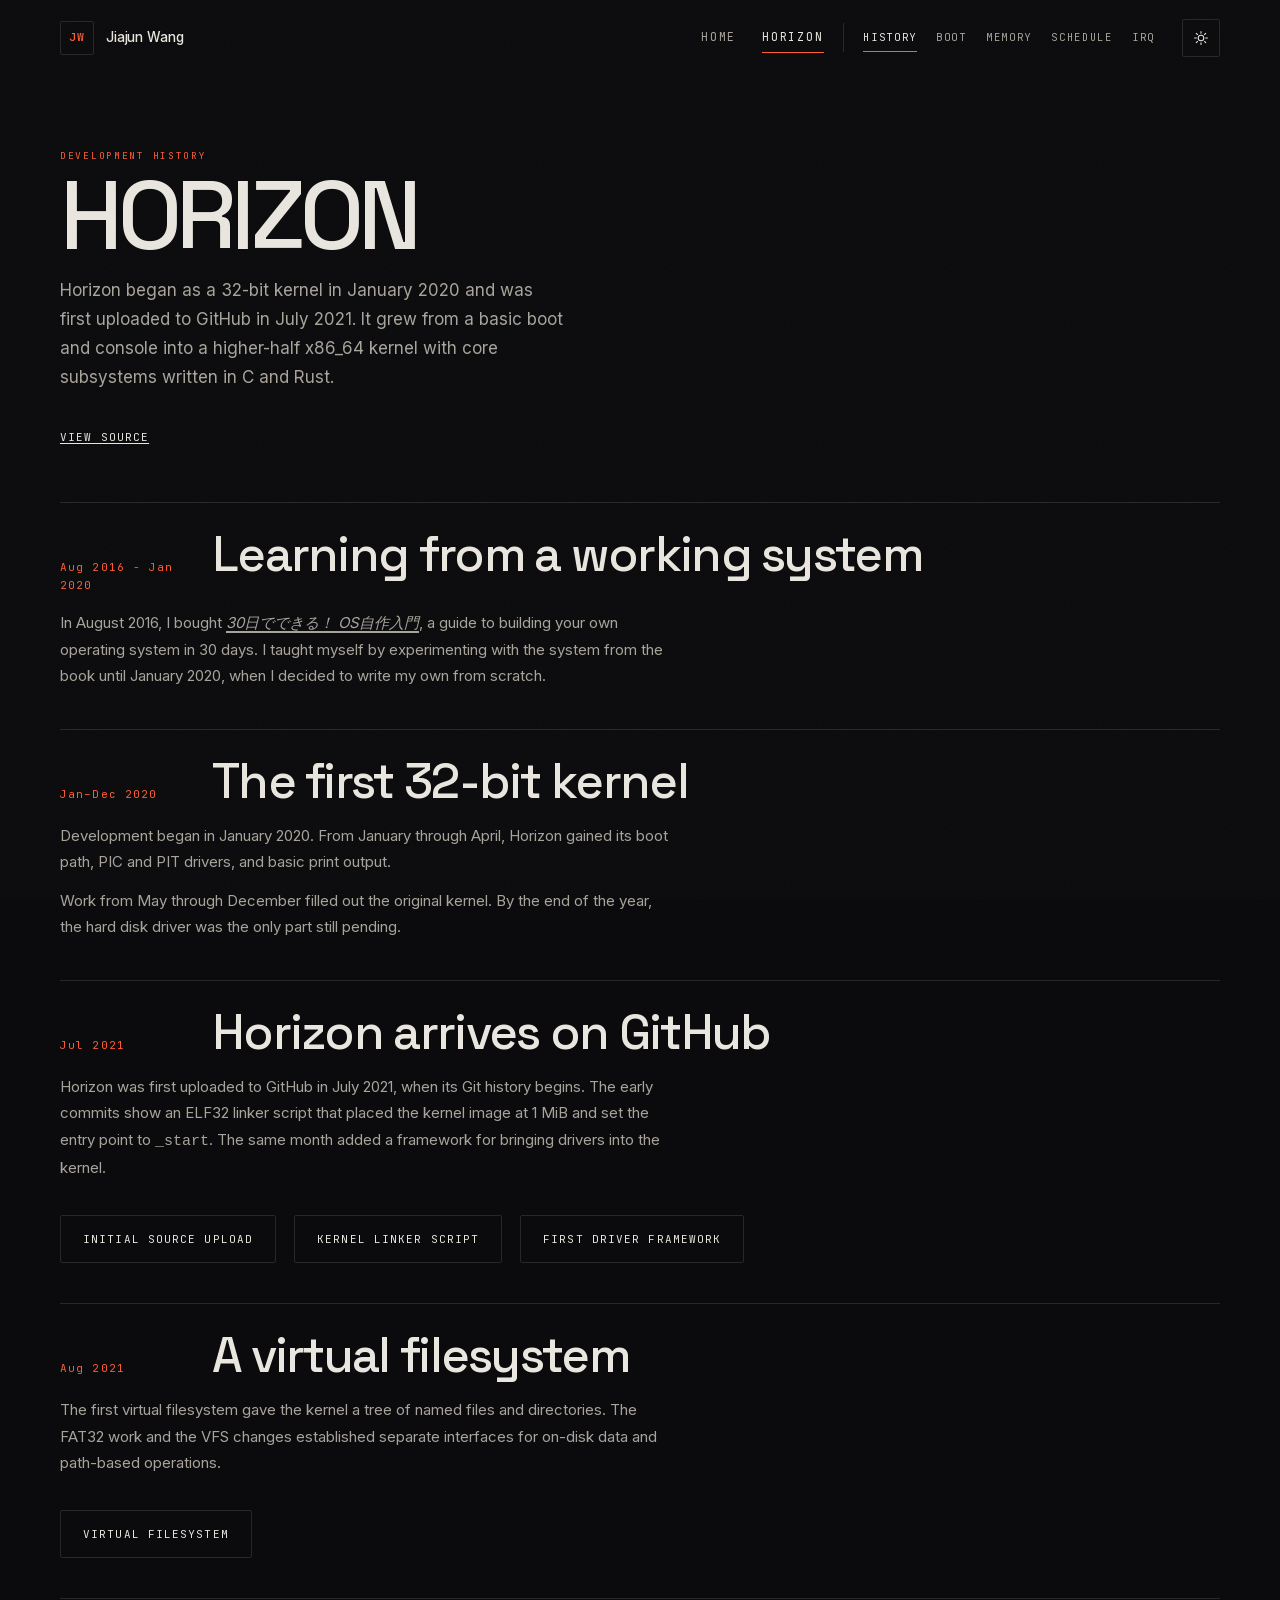
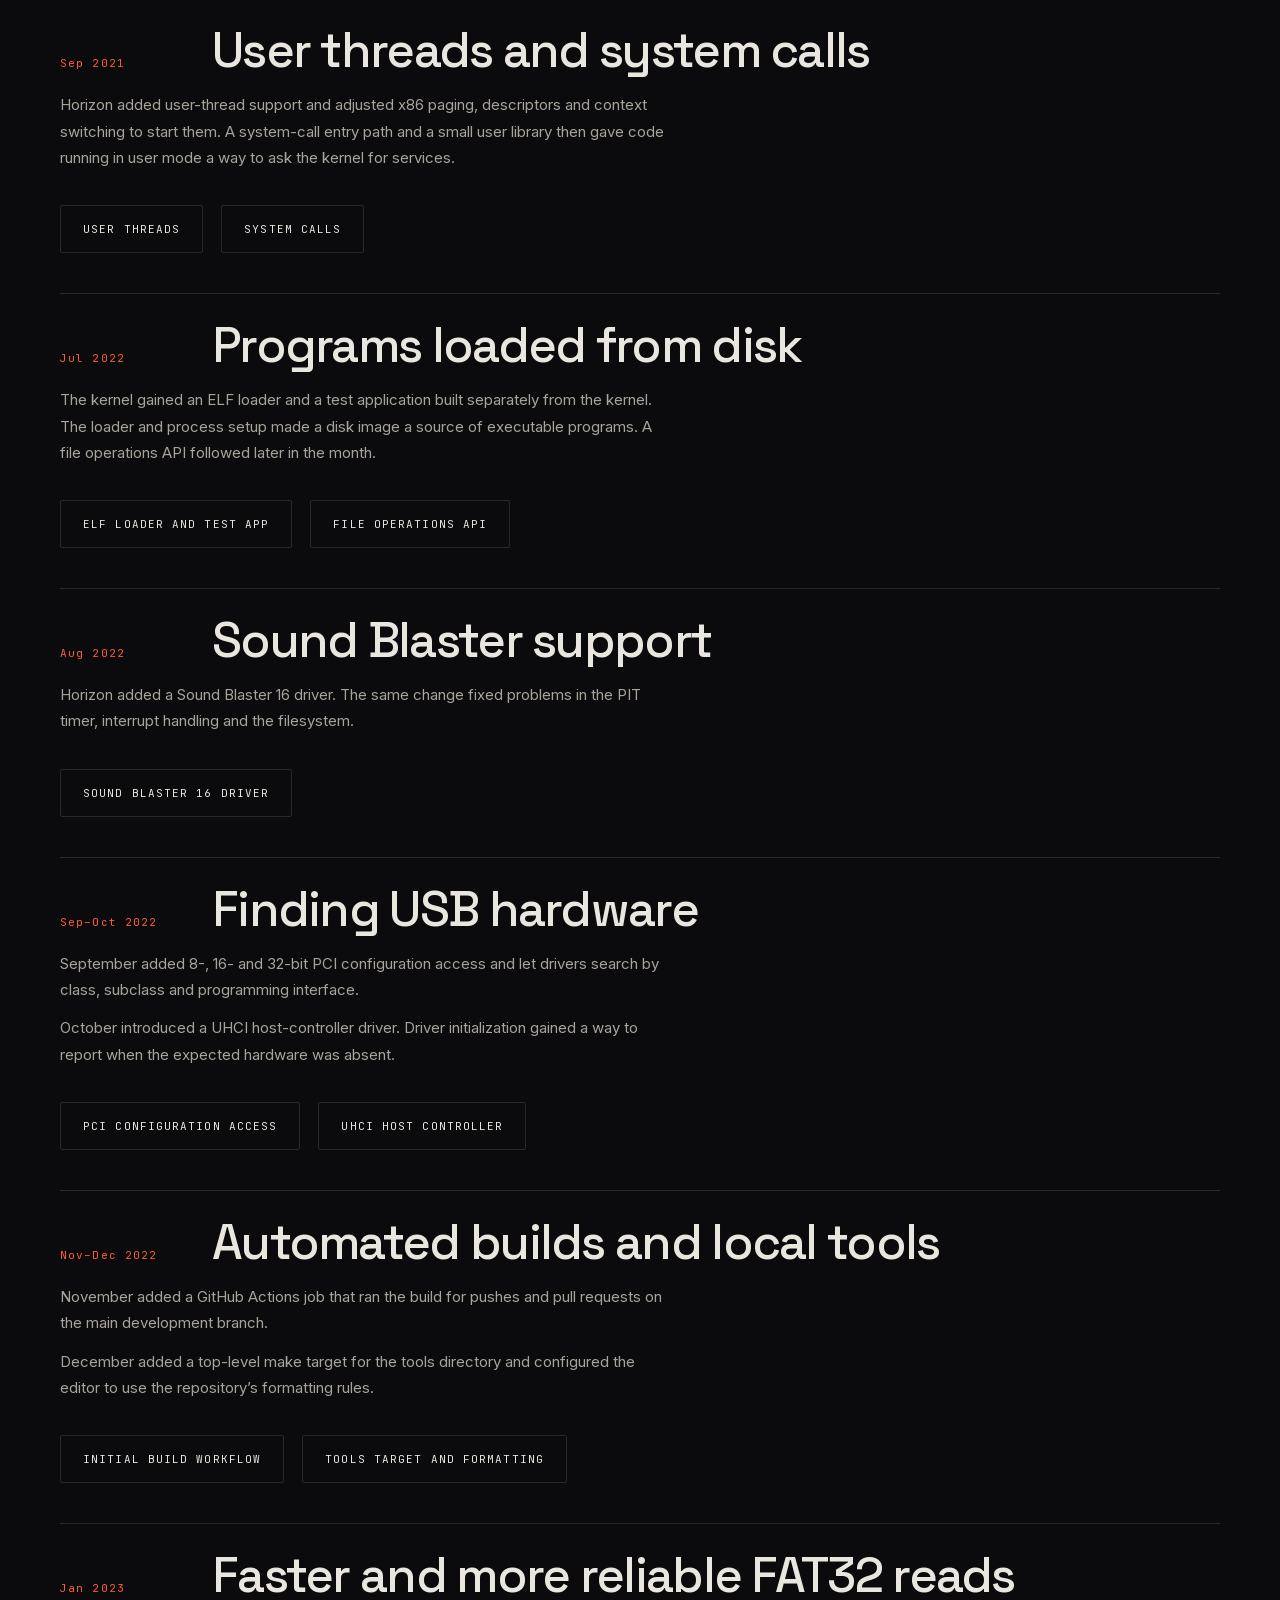
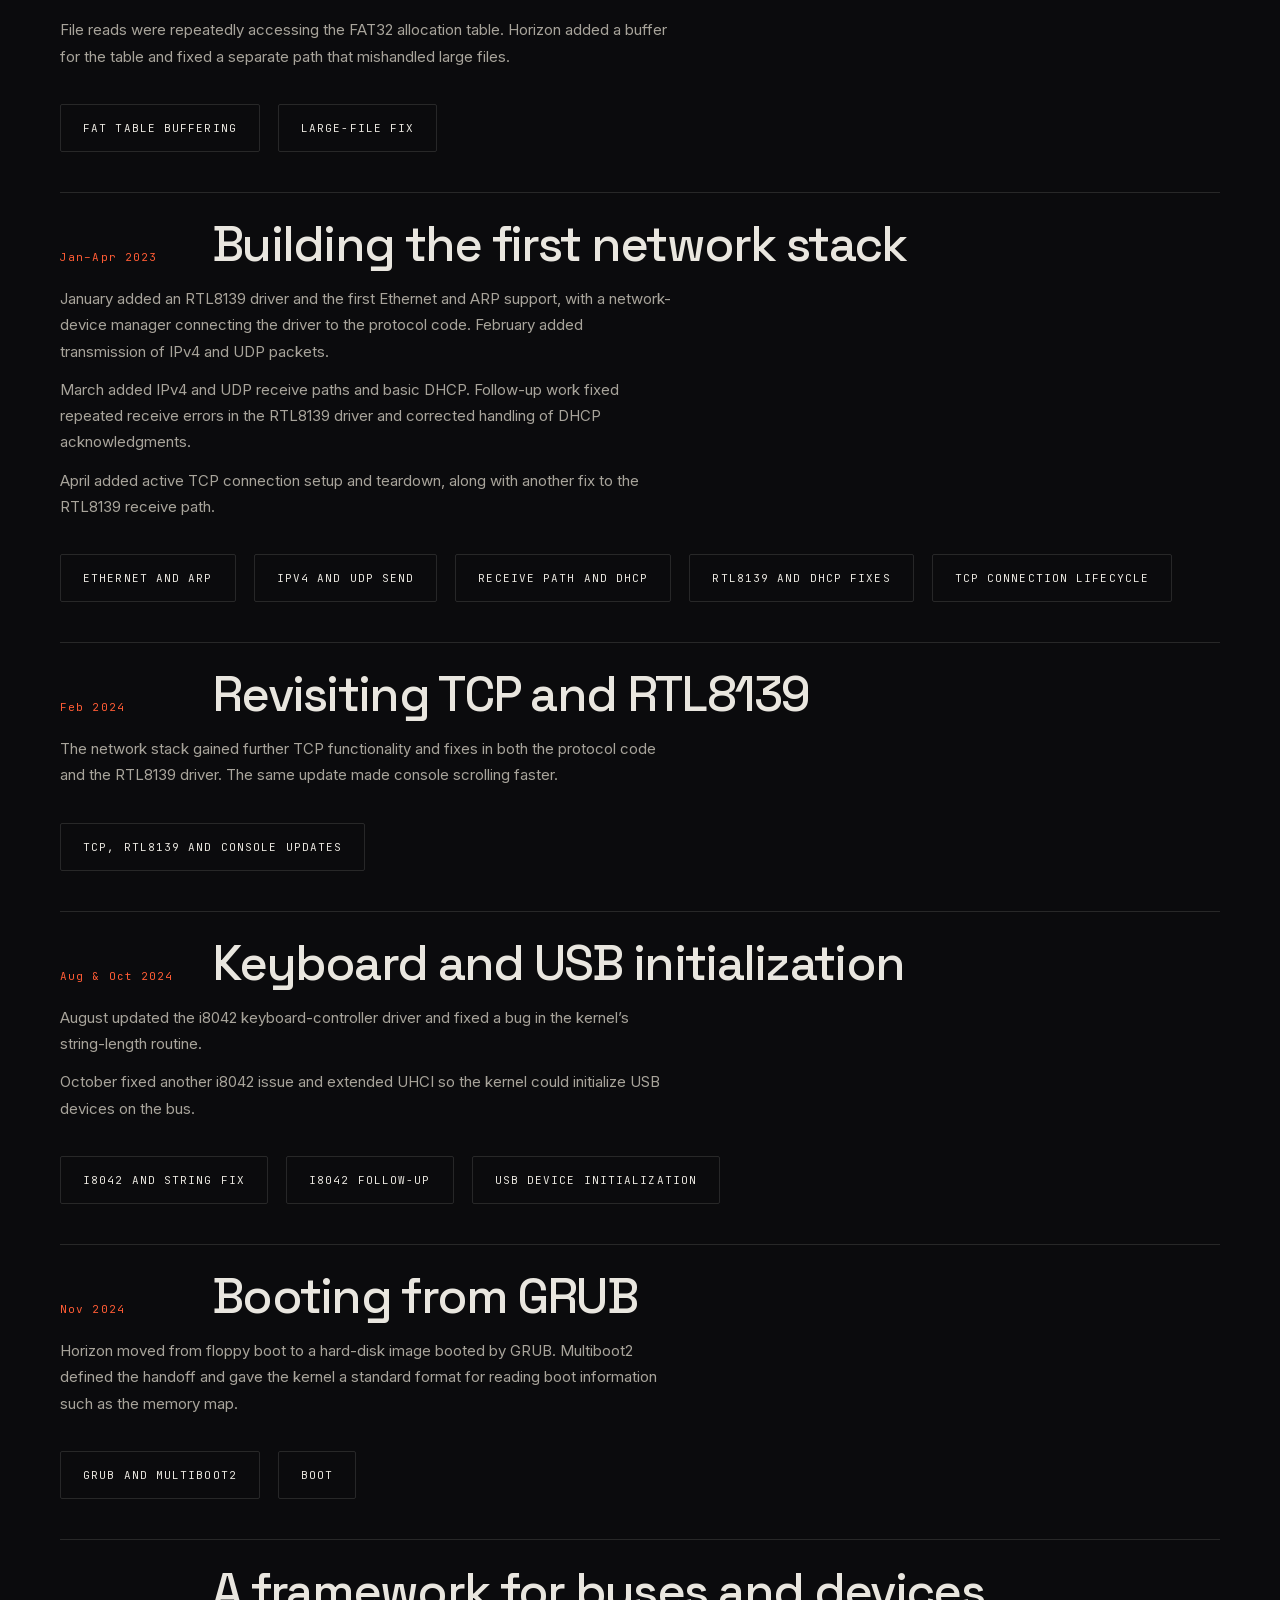
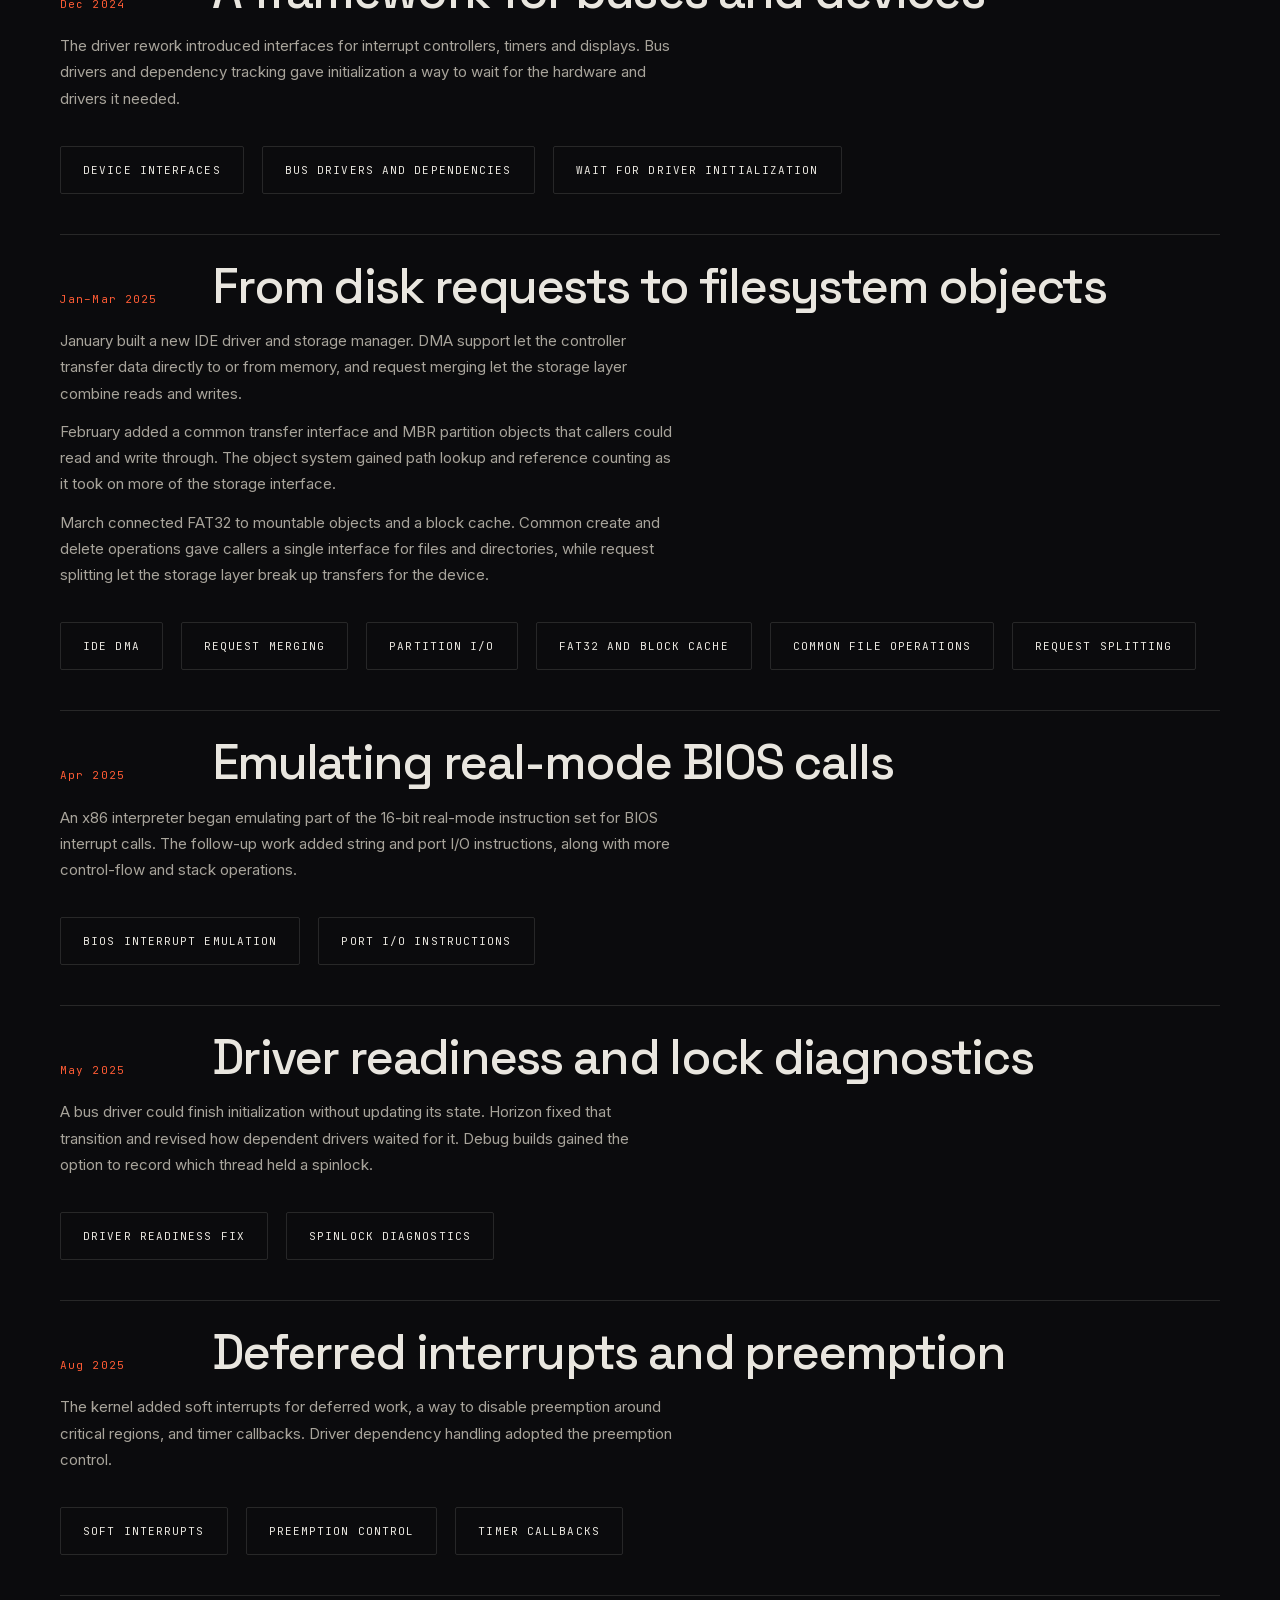
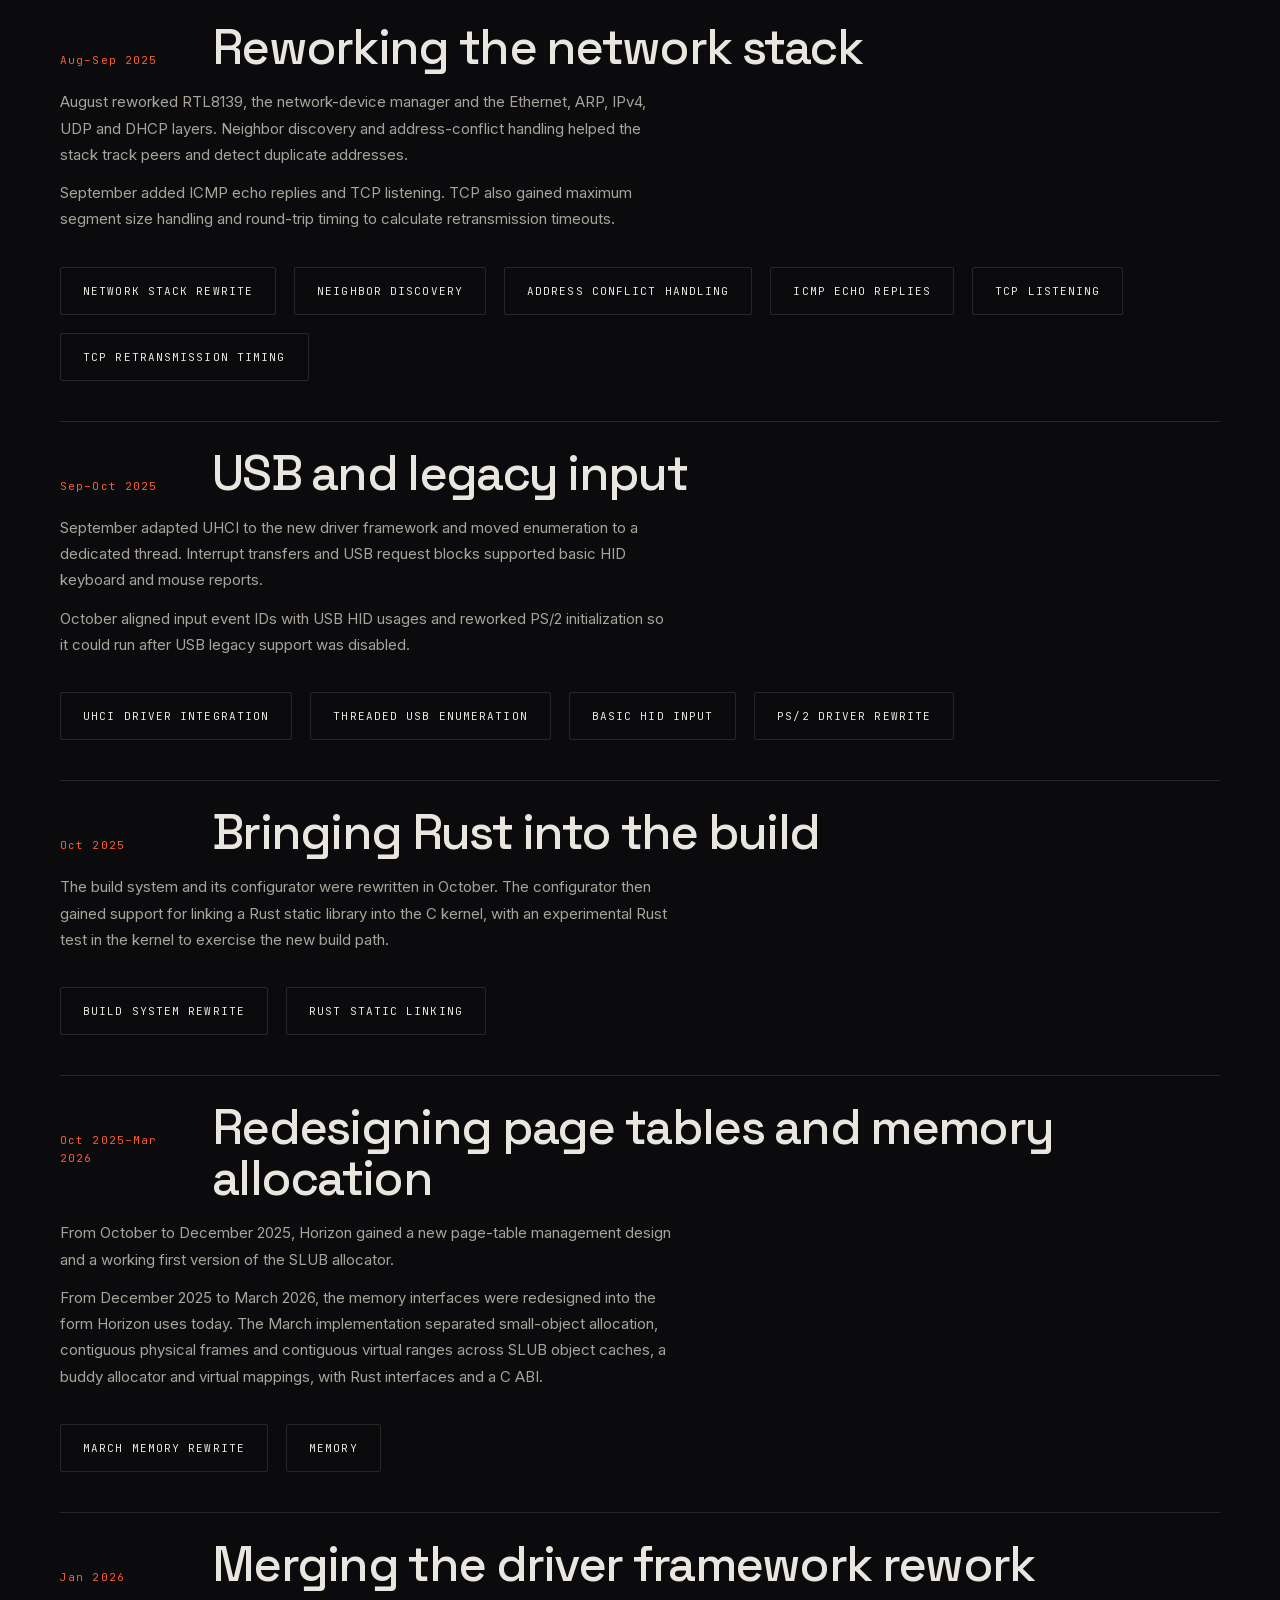
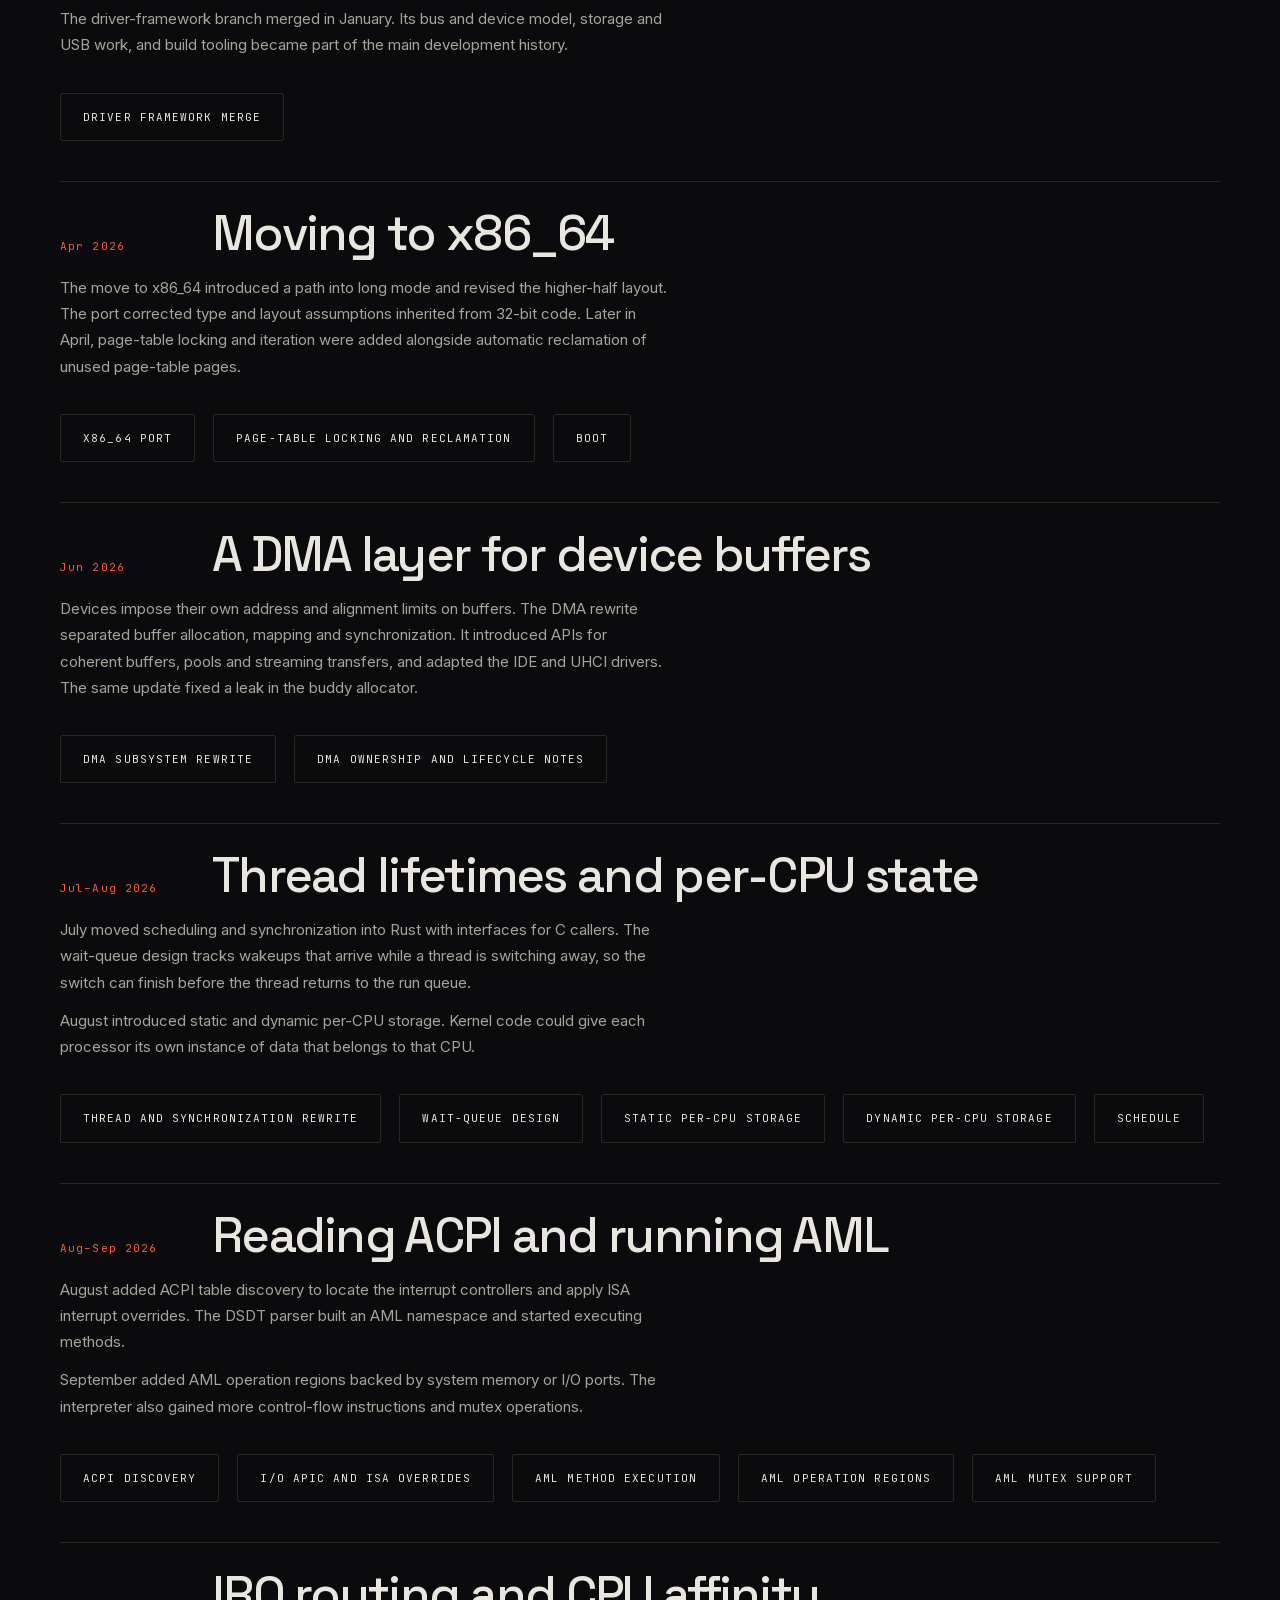
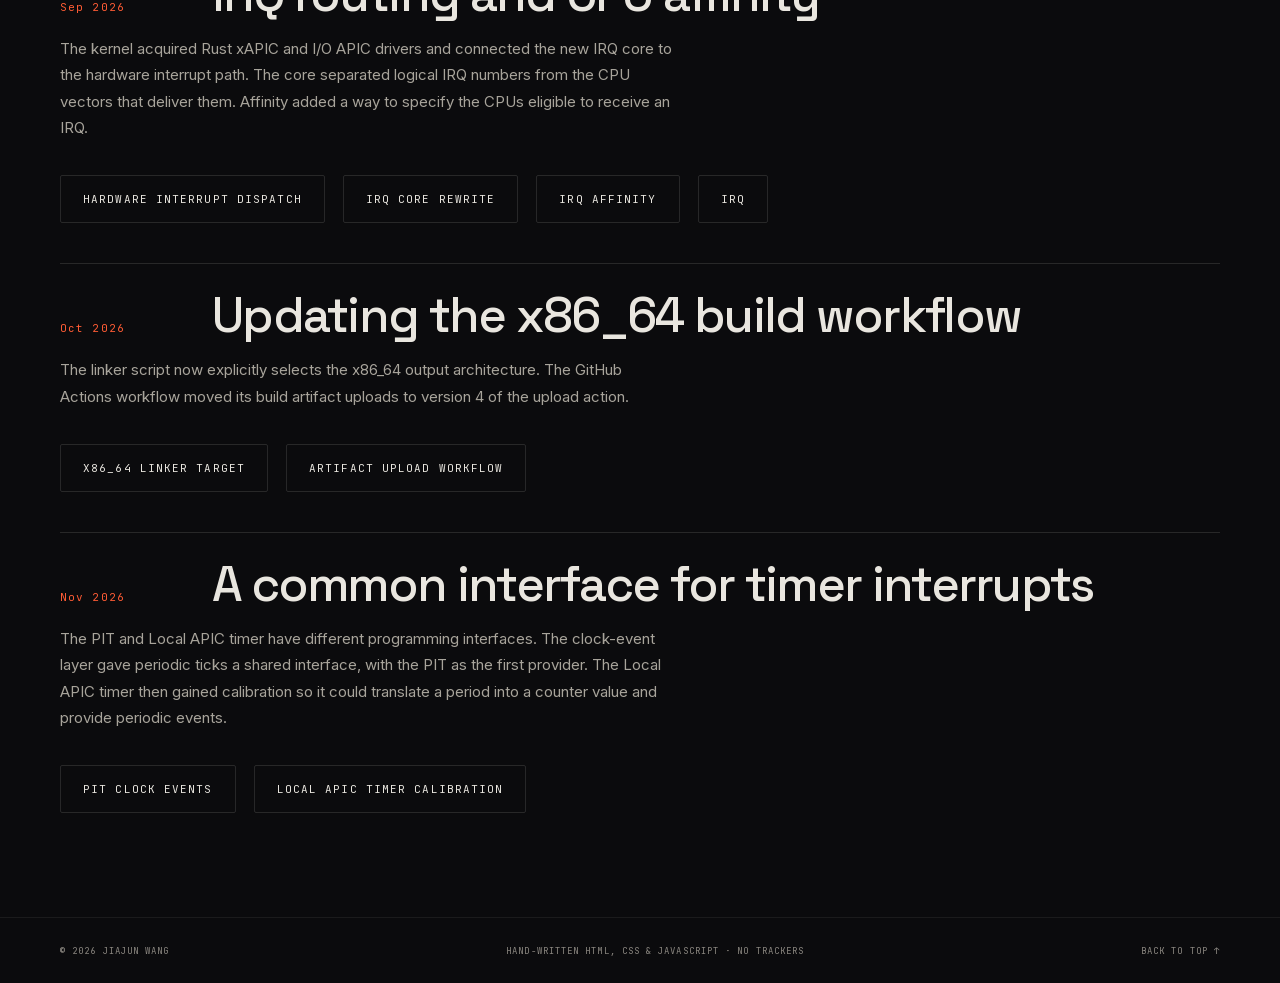
==== commit 94b16aea: "Expand Horizon documentation and highlight fork contributions" ====
--- a/horizon/index.html
+++ b/horizon/index.html
@@ -4,7 +4,7 @@
   <meta charset="UTF-8" />
   <meta name="viewport" content="width=device-width, initial-scale=1" />
   <title>Horizon · Horizon project | Jiajun Wang</title>
-  <meta name="description" content="Horizon began as a 32-bit kernel in 2021. Its history runs from early experiments with booting and loading programs to a higher-half x86_64 kernel with core subsystems written in C and Rust." />
+  <meta name="description" content="Horizon began as a 32-bit kernel in January 2020 and was first uploaded to GitHub in July 2021. It grew into a higher-half x86_64 kernel with core subsystems written in C and Rust." />
   <meta name="author" content="Jiajun Wang" />
 
   <meta name="theme-color" content="#0b0b0d" />
@@ -76,7 +76,7 @@
       <div class="wrap">
         <p class="tag-line reveal-load">Development history</p>
         <h1 class="hero-title"><span class="line"><span>Horizon</span></span></h1>
-        <p class="lede reveal-load">Horizon began as a 32-bit kernel in 2021. Its history runs from early experiments with booting and loading programs to a higher-half x86_64 kernel with core subsystems written in C and Rust.</p>
+        <p class="lede reveal-load">Horizon began as a 32-bit kernel in January 2020 and was first uploaded to GitHub in July 2021. It grew from a basic boot and console into a higher-half x86_64 kernel with core subsystems written in C and Rust.</p>
         <div class="hero-cta reveal-load">
           <a class="horizon-detail source-link" href="https://github.com/Ryan1202/Horizon-Operating-System">View source</a>
         </div>
@@ -87,47 +87,323 @@
       <div class="wrap">
         <section class="reveal">
           <div class="sec-head">
-            <span class="sec-num">2021–2022</span>
-            <h2 class="sec-title">From booting to running programs</h2>
-          </div>
-          <div class="feature-main">
-            <p class="feature-desc">The first boot code needed a predictable kernel image. The July 2021 linker script selected ELF32 for i386, set the entry point to <code>_start</code>, and placed the image at 1 MiB. It also exposed the boundaries of the initialization routines so startup code could find them.</p>
-            <p class="feature-desc">By July 2022, the next problem was loading a program from disk and giving it a way to call the kernel. The tree gained an ELF loader, changes to paging and process setup, and a test application built separately from the kernel. The system-call code gave that application an interface back into the kernel.</p>
-            <div class="feature-actions">
+            <span class="sec-num"><time datetime="2016-08">Aug 2016</time> - <time datetime="2020-01">Jan 2020</time></span>
+            <h2 class="sec-title">Learning from a working system</h2>
+          </div>
+          <div class="feature-main">
+            <p class="feature-desc">In August 2016, I bought <cite lang="ja"><a class="horizon-detail" href="https://book.mynavi.jp/ec/products/detail/id=22078">30日でできる！ OS自作入門</a></cite>, a guide to building your own operating system in 30 days. I taught myself by experimenting with the system from the book until January 2020, when I decided to write my own from scratch.</p>
+          </div>
+        </section>
+
+        <section class="reveal">
+          <div class="sec-head">
+            <span class="sec-num"><time datetime="2020-01">Jan</time>–<time datetime="2020-12">Dec 2020</time></span>
+            <h2 class="sec-title">The first 32-bit kernel</h2>
+          </div>
+          <div class="feature-main">
+            <p class="feature-desc">Development began in January 2020. From January through April, Horizon gained its boot path, PIC and PIT drivers, and basic print output.</p>
+            <p class="feature-desc">Work from May through December filled out the original kernel. By the end of the year, the hard disk driver was the only part still pending.</p>
+          </div>
+        </section>
+
+        <section class="reveal">
+          <div class="sec-head">
+            <span class="sec-num"><time datetime="2021-07">Jul 2021</time></span>
+            <h2 class="sec-title">Horizon arrives on GitHub</h2>
+          </div>
+          <div class="feature-main">
+            <p class="feature-desc">Horizon was first uploaded to GitHub in July 2021, when its Git history begins. The early commits show an ELF32 linker script that placed the kernel image at 1 MiB and set the entry point to <code>_start</code>. The same month added a framework for bringing drivers into the kernel.</p>
+            <div class="feature-actions">
+              <a class="btn btn-line" href="https://github.com/Ryan1202/Horizon-Operating-System/commit/941d138">Initial source upload</a>
               <a class="btn btn-line" href="https://github.com/Ryan1202/Horizon-Operating-System/commit/9736954">Kernel linker script</a>
-              <a class="btn btn-line" href="https://github.com/Ryan1202/Horizon-Operating-System/commit/f66bdc7">ELF loader and test application</a>
-            </div>
-          </div>
-        </section>
-
-        <section class="reveal">
-          <div class="sec-head">
-            <span class="sec-num">2023–2024</span>
-            <h2 class="sec-title">Real I/O and a new boot path</h2>
-          </div>
-          <div class="feature-main">
-            <p class="feature-desc">FAT32 access exposed two concrete problems: repeated reads of the allocation table and incorrect reads of large files. The January 2023 changes buffered the FAT table and fixed the large-file path.</p>
-            <p class="feature-desc">In November 2024, Horizon moved from floppy boot to a hard-disk image booted by GRUB. Multiboot2 defined the handoff and gave the kernel a standard format for reading boot information such as the memory map.</p>
+              <a class="btn btn-line" href="https://github.com/Ryan1202/Horizon-Operating-System/commit/55b4e16">First driver framework</a>
+            </div>
+          </div>
+        </section>
+
+        <section class="reveal">
+          <div class="sec-head">
+            <span class="sec-num"><time datetime="2021-08">Aug 2021</time></span>
+            <h2 class="sec-title">A virtual filesystem</h2>
+          </div>
+          <div class="feature-main">
+            <p class="feature-desc">The first virtual filesystem gave the kernel a tree of named files and directories. The FAT32 work and the VFS changes established separate interfaces for on-disk data and path-based operations.</p>
+            <div class="feature-actions">
+              <a class="btn btn-line" href="https://github.com/Ryan1202/Horizon-Operating-System/commit/8392b49">Virtual filesystem</a>
+            </div>
+          </div>
+        </section>
+
+        <section class="reveal">
+          <div class="sec-head">
+            <span class="sec-num"><time datetime="2021-09">Sep 2021</time></span>
+            <h2 class="sec-title">User threads and system calls</h2>
+          </div>
+          <div class="feature-main">
+            <p class="feature-desc">Horizon added user-thread support and adjusted x86 paging, descriptors and context switching to start them. A system-call entry path and a small user library then gave code running in user mode a way to ask the kernel for services.</p>
+            <div class="feature-actions">
+              <a class="btn btn-line" href="https://github.com/Ryan1202/Horizon-Operating-System/commit/eb5f7c7">User threads</a>
+              <a class="btn btn-line" href="https://github.com/Ryan1202/Horizon-Operating-System/commit/4ada81a">System calls</a>
+            </div>
+          </div>
+        </section>
+
+        <section class="reveal">
+          <div class="sec-head">
+            <span class="sec-num"><time datetime="2022-07">Jul 2022</time></span>
+            <h2 class="sec-title">Programs loaded from disk</h2>
+          </div>
+          <div class="feature-main">
+            <p class="feature-desc">The kernel gained an ELF loader and a test application built separately from the kernel. The loader and process setup made a disk image a source of executable programs. A file operations API followed later in the month.</p>
+            <div class="feature-actions">
+              <a class="btn btn-line" href="https://github.com/Ryan1202/Horizon-Operating-System/commit/f66bdc7">ELF loader and test app</a>
+              <a class="btn btn-line" href="https://github.com/Ryan1202/Horizon-Operating-System/commit/fc10653">File operations API</a>
+            </div>
+          </div>
+        </section>
+
+        <section class="reveal">
+          <div class="sec-head">
+            <span class="sec-num"><time datetime="2022-08">Aug 2022</time></span>
+            <h2 class="sec-title">Sound Blaster support</h2>
+          </div>
+          <div class="feature-main">
+            <p class="feature-desc">Horizon added a Sound Blaster 16 driver. The same change fixed problems in the PIT timer, interrupt handling and the filesystem.</p>
+            <div class="feature-actions">
+              <a class="btn btn-line" href="https://github.com/Ryan1202/Horizon-Operating-System/commit/2448bed">Sound Blaster 16 driver</a>
+            </div>
+          </div>
+        </section>
+
+        <section class="reveal">
+          <div class="sec-head">
+            <span class="sec-num"><time datetime="2022-09">Sep</time>–<time datetime="2022-10">Oct 2022</time></span>
+            <h2 class="sec-title">Finding USB hardware</h2>
+          </div>
+          <div class="feature-main">
+            <p class="feature-desc">September added 8-, 16- and 32-bit PCI configuration access and let drivers search by class, subclass and programming interface.</p>
+            <p class="feature-desc">October introduced a UHCI host-controller driver. Driver initialization gained a way to report when the expected hardware was absent.</p>
+            <div class="feature-actions">
+              <a class="btn btn-line" href="https://github.com/Ryan1202/Horizon-Operating-System/commit/fb60206">PCI configuration access</a>
+              <a class="btn btn-line" href="https://github.com/Ryan1202/Horizon-Operating-System/commit/4cf1fd8">UHCI host controller</a>
+            </div>
+          </div>
+        </section>
+
+        <section class="reveal">
+          <div class="sec-head">
+            <span class="sec-num"><time datetime="2022-11">Nov</time>–<time datetime="2022-12">Dec 2022</time></span>
+            <h2 class="sec-title">Automated builds and local tools</h2>
+          </div>
+          <div class="feature-main">
+            <p class="feature-desc">November added a GitHub Actions job that ran the build for pushes and pull requests on the main development branch.</p>
+            <p class="feature-desc">December added a top-level make target for the tools directory and configured the editor to use the repository’s formatting rules.</p>
+            <div class="feature-actions">
+              <a class="btn btn-line" href="https://github.com/Ryan1202/Horizon-Operating-System/commit/5ba47fc">Initial build workflow</a>
+              <a class="btn btn-line" href="https://github.com/Ryan1202/Horizon-Operating-System/commit/db61e6c">Tools target and formatting</a>
+            </div>
+          </div>
+        </section>
+
+        <section class="reveal">
+          <div class="sec-head">
+            <span class="sec-num"><time datetime="2023-01">Jan 2023</time></span>
+            <h2 class="sec-title">Faster and more reliable FAT32 reads</h2>
+          </div>
+          <div class="feature-main">
+            <p class="feature-desc">File reads were repeatedly accessing the FAT32 allocation table. Horizon added a buffer for the table and fixed a separate path that mishandled large files.</p>
             <div class="feature-actions">
               <a class="btn btn-line" href="https://github.com/Ryan1202/Horizon-Operating-System/commit/f241bba">FAT table buffering</a>
               <a class="btn btn-line" href="https://github.com/Ryan1202/Horizon-Operating-System/commit/57d367d">Large-file fix</a>
+            </div>
+          </div>
+        </section>
+
+        <section class="reveal">
+          <div class="sec-head">
+            <span class="sec-num"><time datetime="2023-01">Jan</time>–<time datetime="2023-04">Apr 2023</time></span>
+            <h2 class="sec-title">Building the first network stack</h2>
+          </div>
+          <div class="feature-main">
+            <p class="feature-desc">January added an RTL8139 driver and the first Ethernet and ARP support, with a network-device manager connecting the driver to the protocol code. February added transmission of IPv4 and UDP packets.</p>
+            <p class="feature-desc">March added IPv4 and UDP receive paths and basic DHCP. Follow-up work fixed repeated receive errors in the RTL8139 driver and corrected handling of DHCP acknowledgments.</p>
+            <p class="feature-desc">April added active TCP connection setup and teardown, along with another fix to the RTL8139 receive path.</p>
+            <div class="feature-actions">
+              <a class="btn btn-line" href="https://github.com/Ryan1202/Horizon-Operating-System/commit/520acae">Ethernet and ARP</a>
+              <a class="btn btn-line" href="https://github.com/Ryan1202/Horizon-Operating-System/commit/60f7eac">IPv4 and UDP send</a>
+              <a class="btn btn-line" href="https://github.com/Ryan1202/Horizon-Operating-System/commit/1d00d9f">Receive path and DHCP</a>
+              <a class="btn btn-line" href="https://github.com/Ryan1202/Horizon-Operating-System/commit/c70a748">RTL8139 and DHCP fixes</a>
+              <a class="btn btn-line" href="https://github.com/Ryan1202/Horizon-Operating-System/commit/b0b5f45">TCP connection lifecycle</a>
+            </div>
+          </div>
+        </section>
+
+        <section class="reveal">
+          <div class="sec-head">
+            <span class="sec-num"><time datetime="2024-02">Feb 2024</time></span>
+            <h2 class="sec-title">Revisiting TCP and RTL8139</h2>
+          </div>
+          <div class="feature-main">
+            <p class="feature-desc">The network stack gained further TCP functionality and fixes in both the protocol code and the RTL8139 driver. The same update made console scrolling faster.</p>
+            <div class="feature-actions">
+              <a class="btn btn-line" href="https://github.com/Ryan1202/Horizon-Operating-System/commit/afc3e5d">TCP, RTL8139 and console updates</a>
+            </div>
+          </div>
+        </section>
+
+        <section class="reveal">
+          <div class="sec-head">
+            <span class="sec-num"><time datetime="2024-08">Aug</time> &amp; <time datetime="2024-10">Oct 2024</time></span>
+            <h2 class="sec-title">Keyboard and USB initialization</h2>
+          </div>
+          <div class="feature-main">
+            <p class="feature-desc">August updated the i8042 keyboard-controller driver and fixed a bug in the kernel’s string-length routine.</p>
+            <p class="feature-desc">October fixed another i8042 issue and extended UHCI so the kernel could initialize USB devices on the bus.</p>
+            <div class="feature-actions">
+              <a class="btn btn-line" href="https://github.com/Ryan1202/Horizon-Operating-System/commit/e3433ca">i8042 and string fix</a>
+              <a class="btn btn-line" href="https://github.com/Ryan1202/Horizon-Operating-System/commit/27c42ac">i8042 follow-up</a>
+              <a class="btn btn-line" href="https://github.com/Ryan1202/Horizon-Operating-System/commit/ce9b4dc">USB device initialization</a>
+            </div>
+          </div>
+        </section>
+
+        <section class="reveal">
+          <div class="sec-head">
+            <span class="sec-num"><time datetime="2024-11">Nov 2024</time></span>
+            <h2 class="sec-title">Booting from GRUB</h2>
+          </div>
+          <div class="feature-main">
+            <p class="feature-desc">Horizon moved from floppy boot to a hard-disk image booted by GRUB. Multiboot2 defined the handoff and gave the kernel a standard format for reading boot information such as the memory map.</p>
+            <div class="feature-actions">
               <a class="btn btn-line" href="https://github.com/Ryan1202/Horizon-Operating-System/commit/f5491ee">GRUB and Multiboot2</a>
-            </div>
-          </div>
-        </section>
-
-        <section class="reveal">
-          <div class="sec-head">
-            <span class="sec-num">2025</span>
-            <h2 class="sec-title">Storage layers and the first Rust build</h2>
-          </div>
-          <div class="feature-main">
-            <p class="feature-desc">A storage request may cross partition, filesystem and device boundaries. The FAT32 rework introduced partition discovery, mountable objects and a block cache. Follow-up changes gave callers common create and delete operations and let the storage layer split requests to fit the device path.</p>
-            <p class="feature-desc">Rust entered the build in October. The configurator learned to link a Rust static library into the existing C kernel, and an experimental kernel-side test exercised that route. The same build could then accommodate subsystem work in both languages.</p>
-            <div class="feature-actions">
-              <a class="btn btn-line" href="https://github.com/Ryan1202/Horizon-Operating-System/commit/1546a4e">Storage rework</a>
+              <a class="btn btn-line" href="boot.html">Boot</a>
+            </div>
+          </div>
+        </section>
+
+        <section class="reveal">
+          <div class="sec-head">
+            <span class="sec-num"><time datetime="2024-12">Dec 2024</time></span>
+            <h2 class="sec-title">A framework for buses and devices</h2>
+          </div>
+          <div class="feature-main">
+            <p class="feature-desc">The driver rework introduced interfaces for interrupt controllers, timers and displays. Bus drivers and dependency tracking gave initialization a way to wait for the hardware and drivers it needed.</p>
+            <div class="feature-actions">
+              <a class="btn btn-line" href="https://github.com/Ryan1202/Horizon-Operating-System/commit/4300c1d">Device interfaces</a>
+              <a class="btn btn-line" href="https://github.com/Ryan1202/Horizon-Operating-System/commit/0b49800">Bus drivers and dependencies</a>
+              <a class="btn btn-line" href="https://github.com/Ryan1202/Horizon-Operating-System/commit/2588342">Wait for driver initialization</a>
+            </div>
+          </div>
+        </section>
+
+        <section class="reveal">
+          <div class="sec-head">
+            <span class="sec-num"><time datetime="2025-01">Jan</time>–<time datetime="2025-03">Mar 2025</time></span>
+            <h2 class="sec-title">From disk requests to filesystem objects</h2>
+          </div>
+          <div class="feature-main">
+            <p class="feature-desc">January built a new IDE driver and storage manager. DMA support let the controller transfer data directly to or from memory, and request merging let the storage layer combine reads and writes.</p>
+            <p class="feature-desc">February added a common transfer interface and MBR partition objects that callers could read and write through. The object system gained path lookup and reference counting as it took on more of the storage interface.</p>
+            <p class="feature-desc">March connected FAT32 to mountable objects and a block cache. Common create and delete operations gave callers a single interface for files and directories, while request splitting let the storage layer break up transfers for the device.</p>
+            <div class="feature-actions">
+              <a class="btn btn-line" href="https://github.com/Ryan1202/Horizon-Operating-System/commit/9118375">IDE DMA</a>
+              <a class="btn btn-line" href="https://github.com/Ryan1202/Horizon-Operating-System/commit/31c74f2">Request merging</a>
+              <a class="btn btn-line" href="https://github.com/Ryan1202/Horizon-Operating-System/commit/fb4ace8">Partition I/O</a>
+              <a class="btn btn-line" href="https://github.com/Ryan1202/Horizon-Operating-System/commit/1546a4e">FAT32 and block cache</a>
               <a class="btn btn-line" href="https://github.com/Ryan1202/Horizon-Operating-System/commit/08157ef">Common file operations</a>
-              <a class="btn btn-line" href="https://github.com/Ryan1202/Horizon-Operating-System/commit/d07b9fc">Storage request splitting</a>
+              <a class="btn btn-line" href="https://github.com/Ryan1202/Horizon-Operating-System/commit/d07b9fc">Request splitting</a>
+            </div>
+          </div>
+        </section>
+
+        <section class="reveal">
+          <div class="sec-head">
+            <span class="sec-num"><time datetime="2025-04">Apr 2025</time></span>
+            <h2 class="sec-title">Emulating real-mode BIOS calls</h2>
+          </div>
+          <div class="feature-main">
+            <p class="feature-desc">An x86 interpreter began emulating part of the 16-bit real-mode instruction set for BIOS interrupt calls. The follow-up work added string and port I/O instructions, along with more control-flow and stack operations.</p>
+            <div class="feature-actions">
+              <a class="btn btn-line" href="https://github.com/Ryan1202/Horizon-Operating-System/commit/f4ee10a">BIOS interrupt emulation</a>
+              <a class="btn btn-line" href="https://github.com/Ryan1202/Horizon-Operating-System/commit/966d5fb">Port I/O instructions</a>
+            </div>
+          </div>
+        </section>
+
+        <section class="reveal">
+          <div class="sec-head">
+            <span class="sec-num"><time datetime="2025-05">May 2025</time></span>
+            <h2 class="sec-title">Driver readiness and lock diagnostics</h2>
+          </div>
+          <div class="feature-main">
+            <p class="feature-desc">A bus driver could finish initialization without updating its state. Horizon fixed that transition and revised how dependent drivers waited for it. Debug builds gained the option to record which thread held a spinlock.</p>
+            <div class="feature-actions">
+              <a class="btn btn-line" href="https://github.com/Ryan1202/Horizon-Operating-System/commit/b1c234a">Driver readiness fix</a>
+              <a class="btn btn-line" href="https://github.com/Ryan1202/Horizon-Operating-System/commit/19f2afa">Spinlock diagnostics</a>
+            </div>
+          </div>
+        </section>
+
+        <section class="reveal">
+          <div class="sec-head">
+            <span class="sec-num"><time datetime="2025-08">Aug 2025</time></span>
+            <h2 class="sec-title">Deferred interrupts and preemption</h2>
+          </div>
+          <div class="feature-main">
+            <p class="feature-desc">The kernel added soft interrupts for deferred work, a way to disable preemption around critical regions, and timer callbacks. Driver dependency handling adopted the preemption control.</p>
+            <div class="feature-actions">
+              <a class="btn btn-line" href="https://github.com/Ryan1202/Horizon-Operating-System/commit/6f5b79a">Soft interrupts</a>
+              <a class="btn btn-line" href="https://github.com/Ryan1202/Horizon-Operating-System/commit/6fd1784">Preemption control</a>
+              <a class="btn btn-line" href="https://github.com/Ryan1202/Horizon-Operating-System/commit/d66044b">Timer callbacks</a>
+            </div>
+          </div>
+        </section>
+
+        <section class="reveal">
+          <div class="sec-head">
+            <span class="sec-num"><time datetime="2025-08">Aug</time>–<time datetime="2025-09">Sep 2025</time></span>
+            <h2 class="sec-title">Reworking the network stack</h2>
+          </div>
+          <div class="feature-main">
+            <p class="feature-desc">August reworked RTL8139, the network-device manager and the Ethernet, ARP, IPv4, UDP and DHCP layers. Neighbor discovery and address-conflict handling helped the stack track peers and detect duplicate addresses.</p>
+            <p class="feature-desc">September added ICMP echo replies and TCP listening. TCP also gained maximum segment size handling and round-trip timing to calculate retransmission timeouts.</p>
+            <div class="feature-actions">
+              <a class="btn btn-line" href="https://github.com/Ryan1202/Horizon-Operating-System/commit/502d15d">Network stack rewrite</a>
+              <a class="btn btn-line" href="https://github.com/Ryan1202/Horizon-Operating-System/commit/8a803d9">Neighbor discovery</a>
+              <a class="btn btn-line" href="https://github.com/Ryan1202/Horizon-Operating-System/commit/d30937e">Address conflict handling</a>
+              <a class="btn btn-line" href="https://github.com/Ryan1202/Horizon-Operating-System/commit/a29a5dd">ICMP echo replies</a>
+              <a class="btn btn-line" href="https://github.com/Ryan1202/Horizon-Operating-System/commit/e4f4e30">TCP listening</a>
+              <a class="btn btn-line" href="https://github.com/Ryan1202/Horizon-Operating-System/commit/8ce2e25">TCP retransmission timing</a>
+            </div>
+          </div>
+        </section>
+
+        <section class="reveal">
+          <div class="sec-head">
+            <span class="sec-num"><time datetime="2025-09">Sep</time>–<time datetime="2025-10">Oct 2025</time></span>
+            <h2 class="sec-title">USB and legacy input</h2>
+          </div>
+          <div class="feature-main">
+            <p class="feature-desc">September adapted UHCI to the new driver framework and moved enumeration to a dedicated thread. Interrupt transfers and USB request blocks supported basic HID keyboard and mouse reports.</p>
+            <p class="feature-desc">October aligned input event IDs with USB HID usages and reworked PS/2 initialization so it could run after USB legacy support was disabled.</p>
+            <div class="feature-actions">
+              <a class="btn btn-line" href="https://github.com/Ryan1202/Horizon-Operating-System/commit/da1b470">UHCI driver integration</a>
+              <a class="btn btn-line" href="https://github.com/Ryan1202/Horizon-Operating-System/commit/30f8803">Threaded USB enumeration</a>
+              <a class="btn btn-line" href="https://github.com/Ryan1202/Horizon-Operating-System/commit/a94cd15">Basic HID input</a>
+              <a class="btn btn-line" href="https://github.com/Ryan1202/Horizon-Operating-System/commit/6284323">PS/2 driver rewrite</a>
+            </div>
+          </div>
+        </section>
+
+        <section class="reveal">
+          <div class="sec-head">
+            <span class="sec-num"><time datetime="2025-10">Oct 2025</time></span>
+            <h2 class="sec-title">Bringing Rust into the build</h2>
+          </div>
+          <div class="feature-main">
+            <p class="feature-desc">The build system and its configurator were rewritten in October. The configurator then gained support for linking a Rust static library into the C kernel, with an experimental Rust test in the kernel to exercise the new build path.</p>
+            <div class="feature-actions">
+              <a class="btn btn-line" href="https://github.com/Ryan1202/Horizon-Operating-System/commit/cd6dbe6">Build system rewrite</a>
               <a class="btn btn-line" href="https://github.com/Ryan1202/Horizon-Operating-System/commit/c5d9744">Rust static linking</a>
             </div>
           </div>
@@ -135,67 +411,137 @@
 
         <section class="reveal">
           <div class="sec-head">
-            <span class="sec-num">Mar–Jun 2026</span>
-            <h2 class="sec-title">Rebuilding memory for x86_64</h2>
-          </div>
-          <div class="feature-main">
-            <p class="feature-desc">Small objects, contiguous physical frames and contiguous virtual ranges have different allocation requirements. The March rewrite split those jobs across object caches, a buddy allocator and virtual mappings, with Rust interfaces and a C ABI. The buddy allocator can merge matching free blocks to make larger contiguous allocations possible again.</p>
-            <p class="feature-desc">The April move to x86_64 changed address widths and the paging hierarchy. Horizon added a path into long mode, revised the higher-half layout and corrected type and layout assumptions carried over from 32-bit code. Follow-up page-table work added locking, iteration and automatic reclamation of page-table pages.</p>
-            <div class="feature-actions">
-              <a class="btn btn-line" href="https://github.com/Ryan1202/Horizon-Operating-System/commit/7567ba7">Memory rewrite</a>
+            <span class="sec-num"><time datetime="2025-10">Oct 2025</time>–<time datetime="2026-03">Mar 2026</time></span>
+            <h2 class="sec-title">Redesigning page tables and memory allocation</h2>
+          </div>
+          <div class="feature-main">
+            <p class="feature-desc">From October to December 2025, Horizon gained a new page-table management design and a working first version of the SLUB allocator.</p>
+            <p class="feature-desc">From December 2025 to March 2026, the memory interfaces were redesigned into the form Horizon uses today. The March implementation separated small-object allocation, contiguous physical frames and contiguous virtual ranges across SLUB object caches, a buddy allocator and virtual mappings, with Rust interfaces and a C ABI.</p>
+            <div class="feature-actions">
+              <a class="btn btn-line" href="https://github.com/Ryan1202/Horizon-Operating-System/commit/7567ba7">March memory rewrite</a>
+              <a class="btn btn-line" href="memory.html">Memory</a>
+            </div>
+          </div>
+        </section>
+
+        <section class="reveal">
+          <div class="sec-head">
+            <span class="sec-num"><time datetime="2026-01">Jan 2026</time></span>
+            <h2 class="sec-title">Merging the driver framework rework</h2>
+          </div>
+          <div class="feature-main">
+            <p class="feature-desc">The driver-framework branch merged in January. Its bus and device model, storage and USB work, and build tooling became part of the main development history.</p>
+            <div class="feature-actions">
+              <a class="btn btn-line" href="https://github.com/Ryan1202/Horizon-Operating-System/commit/9216505">Driver framework merge</a>
+            </div>
+          </div>
+        </section>
+
+        <section class="reveal">
+          <div class="sec-head">
+            <span class="sec-num"><time datetime="2026-04">Apr 2026</time></span>
+            <h2 class="sec-title">Moving to x86_64</h2>
+          </div>
+          <div class="feature-main">
+            <p class="feature-desc">The move to x86_64 introduced a path into long mode and revised the higher-half layout. The port corrected type and layout assumptions inherited from 32-bit code. Later in April, page-table locking and iteration were added alongside automatic reclamation of unused page-table pages.</p>
+            <div class="feature-actions">
               <a class="btn btn-line" href="https://github.com/Ryan1202/Horizon-Operating-System/commit/252c437">x86_64 port</a>
               <a class="btn btn-line" href="https://github.com/Ryan1202/Horizon-Operating-System/commit/d304d2a">Page-table locking and reclamation</a>
               <a class="btn btn-line" href="boot.html">Boot</a>
-              <a class="btn btn-line" href="memory.html">Memory</a>
-            </div>
-          </div>
-        </section>
-
-        <section class="reveal">
-          <div class="sec-head">
-            <span class="sec-num">Jul–Aug 2026</span>
-            <h2 class="sec-title">Thread lifetimes and CPU-local state</h2>
-          </div>
-          <div class="feature-main">
-            <p class="feature-desc">A thread can be woken while it is still switching away. Putting it back on the run queue too soon can make it runnable before the previous switch has finished. The wait-queue design records this intermediate state and lets switch cleanup complete the wakeup when the thread is still on a CPU.</p>
-            <p class="feature-desc">The thread rewrite also moved scheduling and synchronization into Rust with interfaces for C callers. Static and dynamic per-CPU storage followed, giving kernel code separate instances for state that belongs to each processor.</p>
+            </div>
+          </div>
+        </section>
+
+        <section class="reveal">
+          <div class="sec-head">
+            <span class="sec-num"><time datetime="2026-06">Jun 2026</time></span>
+            <h2 class="sec-title">A DMA layer for device buffers</h2>
+          </div>
+          <div class="feature-main">
+            <p class="feature-desc">Devices impose their own address and alignment limits on buffers. The DMA rewrite separated buffer allocation, mapping and synchronization. It introduced APIs for coherent buffers, pools and streaming transfers, and adapted the IDE and UHCI drivers. The same update fixed a leak in the buddy allocator.</p>
+            <div class="feature-actions">
+              <a class="btn btn-line" href="https://github.com/Ryan1202/Horizon-Operating-System/commit/9b9ec28">DMA subsystem rewrite</a>
+              <a class="btn btn-line" href="https://github.com/Ryan1202/Horizon-Operating-System/commit/7fd4da2">DMA ownership and lifecycle notes</a>
+            </div>
+          </div>
+        </section>
+
+        <section class="reveal">
+          <div class="sec-head">
+            <span class="sec-num"><time datetime="2026-07">Jul</time>–<time datetime="2026-08">Aug 2026</time></span>
+            <h2 class="sec-title">Thread lifetimes and per-CPU state</h2>
+          </div>
+          <div class="feature-main">
+            <p class="feature-desc">July moved scheduling and synchronization into Rust with interfaces for C callers. The wait-queue design tracks wakeups that arrive while a thread is switching away, so the switch can finish before the thread returns to the run queue.</p>
+            <p class="feature-desc">August introduced static and dynamic per-CPU storage. Kernel code could give each processor its own instance of data that belongs to that CPU.</p>
             <div class="feature-actions">
               <a class="btn btn-line" href="https://github.com/Ryan1202/Horizon-Operating-System/commit/c018c94">Thread and synchronization rewrite</a>
               <a class="btn btn-line" href="https://github.com/Ryan1202/Horizon-Operating-System/blob/cb0568bcf60d0da9837fcda852e78c9717d1505b/doc/notes/thread/4-wait-queue.md">Wait-queue design</a>
+              <a class="btn btn-line" href="https://github.com/Ryan1202/Horizon-Operating-System/commit/666dac2">Static per-CPU storage</a>
+              <a class="btn btn-line" href="https://github.com/Ryan1202/Horizon-Operating-System/commit/f940b01">Dynamic per-CPU storage</a>
               <a class="btn btn-line" href="schedule.html">Schedule</a>
-              <a class="btn btn-line" href="https://github.com/Ryan1202/Horizon-Operating-System/commit/f940b01">Dynamic per-CPU storage</a>
-            </div>
-          </div>
-        </section>
-
-        <section class="reveal">
-          <div class="sec-head">
-            <span class="sec-num">Aug–Sep 2026</span>
-            <h2 class="sec-title">Discovering and routing interrupts</h2>
-          </div>
-          <div class="feature-main">
-            <p class="feature-desc">Interrupt routing depends on firmware-provided details. Horizon began reading ACPI tables to discover Local APIC and I/O APIC information and apply platform-specific ISA interrupt overrides. A separate AML effort built a namespace from the DSDT and added basic method execution.</p>
-            <p class="feature-desc">The IRQ core separated logical interrupt numbers from the CPU vectors used to deliver them. Affinity then gave the routing code a set of eligible CPUs for a given IRQ, laying groundwork for steering interrupts on multicore systems.</p>
+            </div>
+          </div>
+        </section>
+
+        <section class="reveal">
+          <div class="sec-head">
+            <span class="sec-num"><time datetime="2026-08">Aug</time>–<time datetime="2026-09">Sep 2026</time></span>
+            <h2 class="sec-title">Reading ACPI and running AML</h2>
+          </div>
+          <div class="feature-main">
+            <p class="feature-desc">August added ACPI table discovery to locate the interrupt controllers and apply ISA interrupt overrides. The DSDT parser built an AML namespace and started executing methods.</p>
+            <p class="feature-desc">September added AML operation regions backed by system memory or I/O ports. The interpreter also gained more control-flow instructions and mutex operations.</p>
             <div class="feature-actions">
               <a class="btn btn-line" href="https://github.com/Ryan1202/Horizon-Operating-System/commit/113ee61">ACPI discovery</a>
               <a class="btn btn-line" href="https://github.com/Ryan1202/Horizon-Operating-System/commit/1a09039">I/O APIC and ISA overrides</a>
               <a class="btn btn-line" href="https://github.com/Ryan1202/Horizon-Operating-System/commit/ae62d82">AML method execution</a>
+              <a class="btn btn-line" href="https://github.com/Ryan1202/Horizon-Operating-System/commit/e3904f9">AML operation regions</a>
+              <a class="btn btn-line" href="https://github.com/Ryan1202/Horizon-Operating-System/commit/44c21c6">AML mutex support</a>
+            </div>
+          </div>
+        </section>
+
+        <section class="reveal">
+          <div class="sec-head">
+            <span class="sec-num"><time datetime="2026-09">Sep 2026</time></span>
+            <h2 class="sec-title">IRQ routing and CPU affinity</h2>
+          </div>
+          <div class="feature-main">
+            <p class="feature-desc">The kernel acquired Rust xAPIC and I/O APIC drivers and connected the new IRQ core to the hardware interrupt path. The core separated logical IRQ numbers from the CPU vectors that deliver them. Affinity added a way to specify the CPUs eligible to receive an IRQ.</p>
+            <div class="feature-actions">
+              <a class="btn btn-line" href="https://github.com/Ryan1202/Horizon-Operating-System/commit/e79ae1d">Hardware interrupt dispatch</a>
+              <a class="btn btn-line" href="https://github.com/Ryan1202/Horizon-Operating-System/commit/84a5059">IRQ core rewrite</a>
               <a class="btn btn-line" href="https://github.com/Ryan1202/Horizon-Operating-System/commit/45ddfd4">IRQ affinity</a>
-            </div>
-          </div>
-        </section>
-
-        <section class="reveal">
-          <div class="sec-head">
-            <span class="sec-num">Nov 2026</span>
+              <a class="btn btn-line" href="interrupts.html">IRQ</a>
+            </div>
+          </div>
+        </section>
+
+        <section class="reveal">
+          <div class="sec-head">
+            <span class="sec-num"><time datetime="2026-10">Oct 2026</time></span>
+            <h2 class="sec-title">Updating the x86_64 build workflow</h2>
+          </div>
+          <div class="feature-main">
+            <p class="feature-desc">The linker script now explicitly selects the x86_64 output architecture. The GitHub Actions workflow moved its build artifact uploads to version 4 of the upload action.</p>
+            <div class="feature-actions">
+              <a class="btn btn-line" href="https://github.com/Ryan1202/Horizon-Operating-System/commit/38e4006">x86_64 linker target</a>
+              <a class="btn btn-line" href="https://github.com/Ryan1202/Horizon-Operating-System/commit/85c8925">Artifact upload workflow</a>
+            </div>
+          </div>
+        </section>
+
+        <section class="reveal">
+          <div class="sec-head">
+            <span class="sec-num"><time datetime="2026-11">Nov 2026</time></span>
             <h2 class="sec-title">A common interface for timer interrupts</h2>
           </div>
           <div class="feature-main">
-            <p class="feature-desc">The PIT and Local APIC timer have different programming interfaces. The clock-event layer gave periodic ticks a shared interface, with the PIT as the first provider. The Local APIC timer then gained calibration so the kernel could translate a requested period into a timer count and use it as another periodic source.</p>
+            <p class="feature-desc">The PIT and Local APIC timer have different programming interfaces. The clock-event layer gave periodic ticks a shared interface, with the PIT as the first provider. The Local APIC timer then gained calibration so it could translate a period into a counter value and provide periodic events.</p>
             <div class="feature-actions">
               <a class="btn btn-line" href="https://github.com/Ryan1202/Horizon-Operating-System/commit/1867d85">PIT clock events</a>
               <a class="btn btn-line" href="https://github.com/Ryan1202/Horizon-Operating-System/commit/cb0568b">Local APIC timer calibration</a>
-              <a class="btn btn-line" href="interrupts.html">IRQ</a>
             </div>
           </div>
         </section>
--- a/assets/css/style.css
+++ b/assets/css/style.css
@@ -869,6 +869,18 @@
 }
 .proj-static { cursor: default; }
 
+.forks {
+  margin-top: clamp(40px, 6vw, 72px);
+}
+.forks .sec-title {
+  margin-bottom: 20px;
+  font-size: clamp(1.5rem, 2.5vw, 2rem);
+}
+.forks .proj {
+  grid-template-columns: minmax(0, 1fr);
+  padding-block: 16px;
+}
+
 /* ---------- 06 · stack ---------- */
 .sec-intro {
   max-width: 58ch;
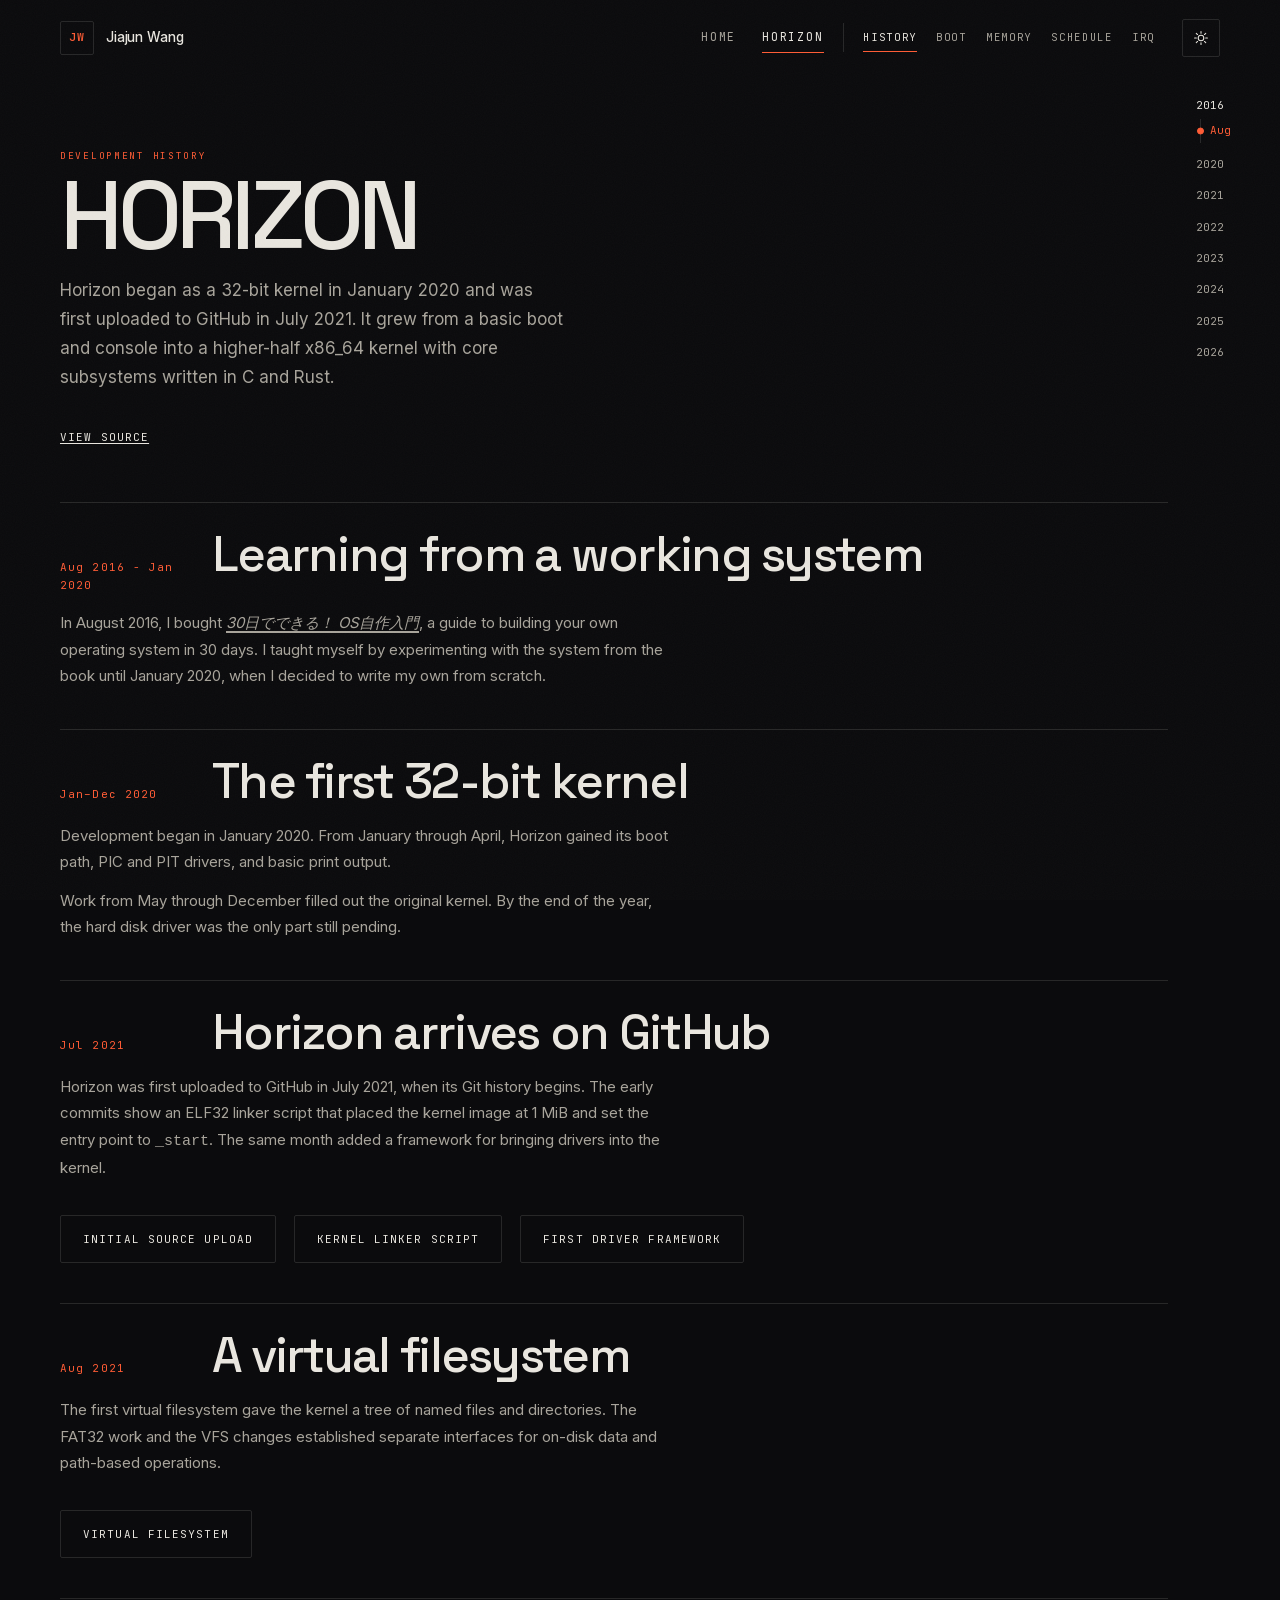
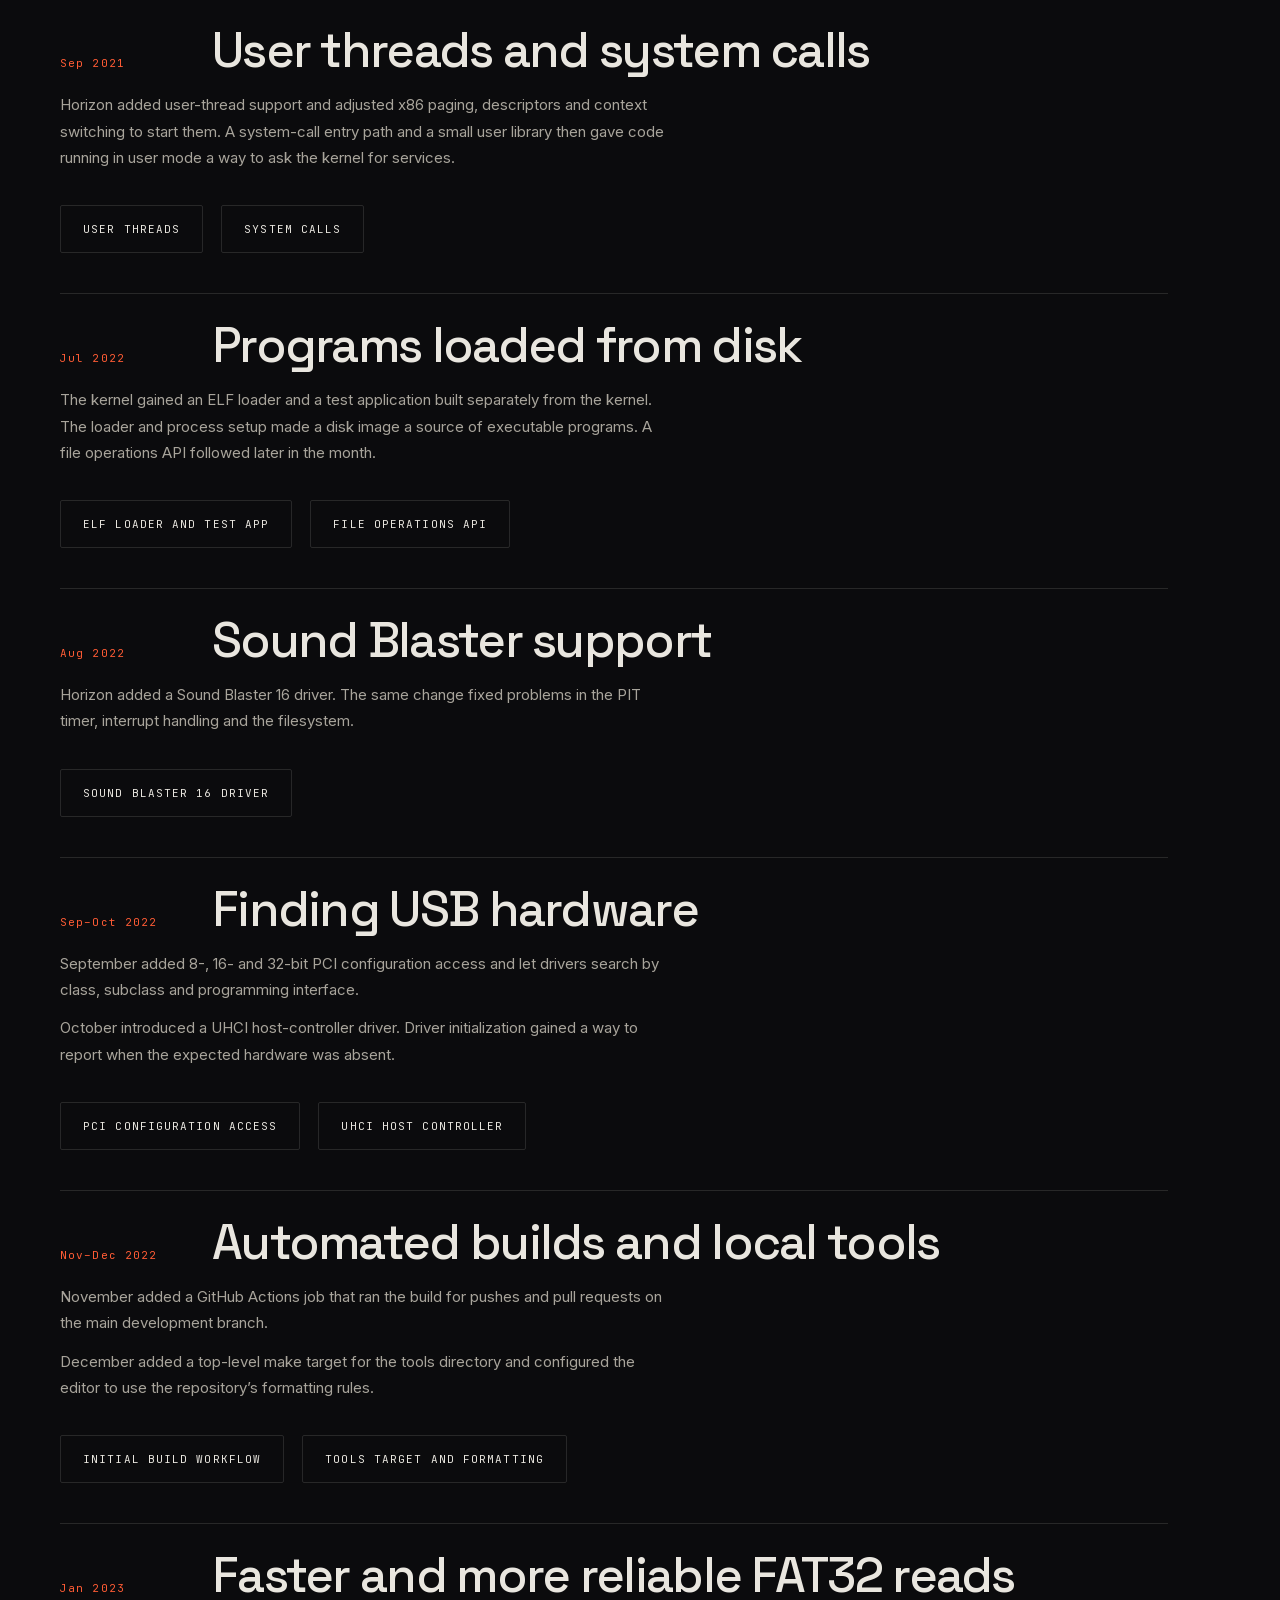
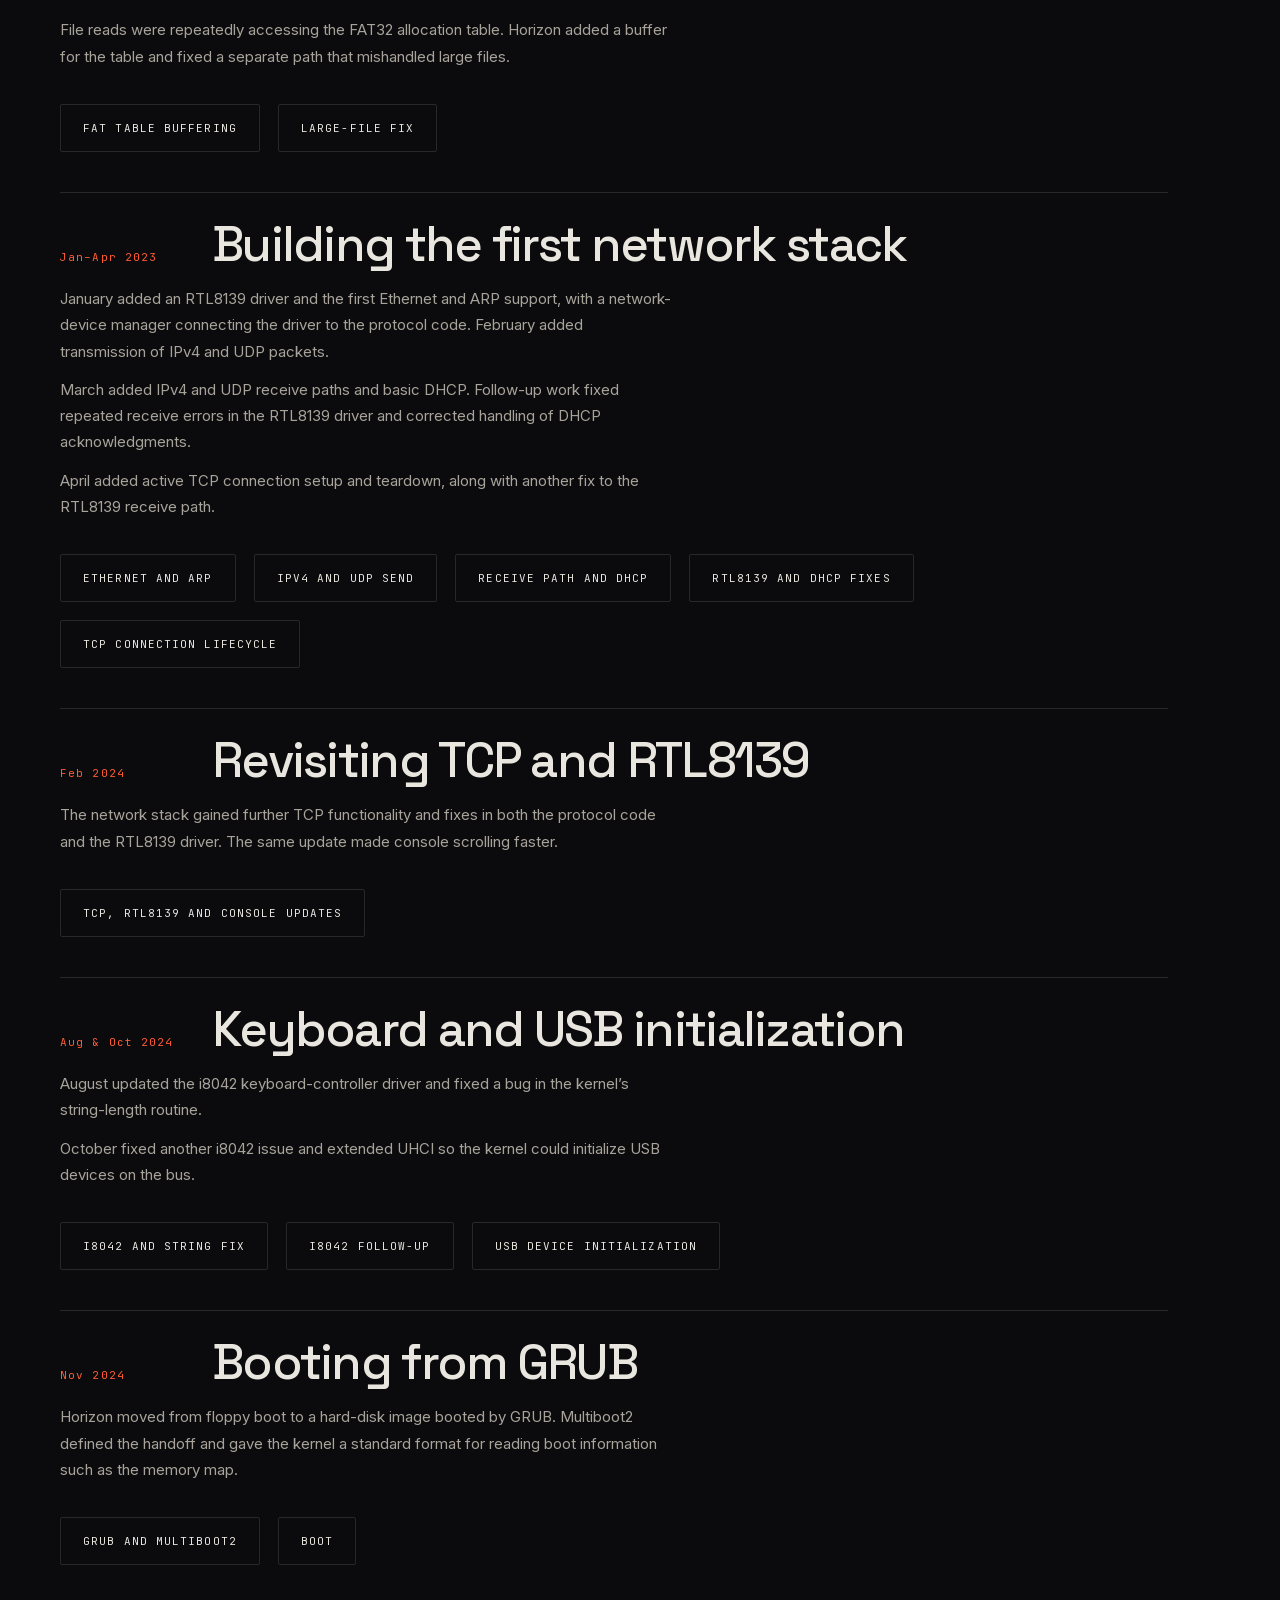
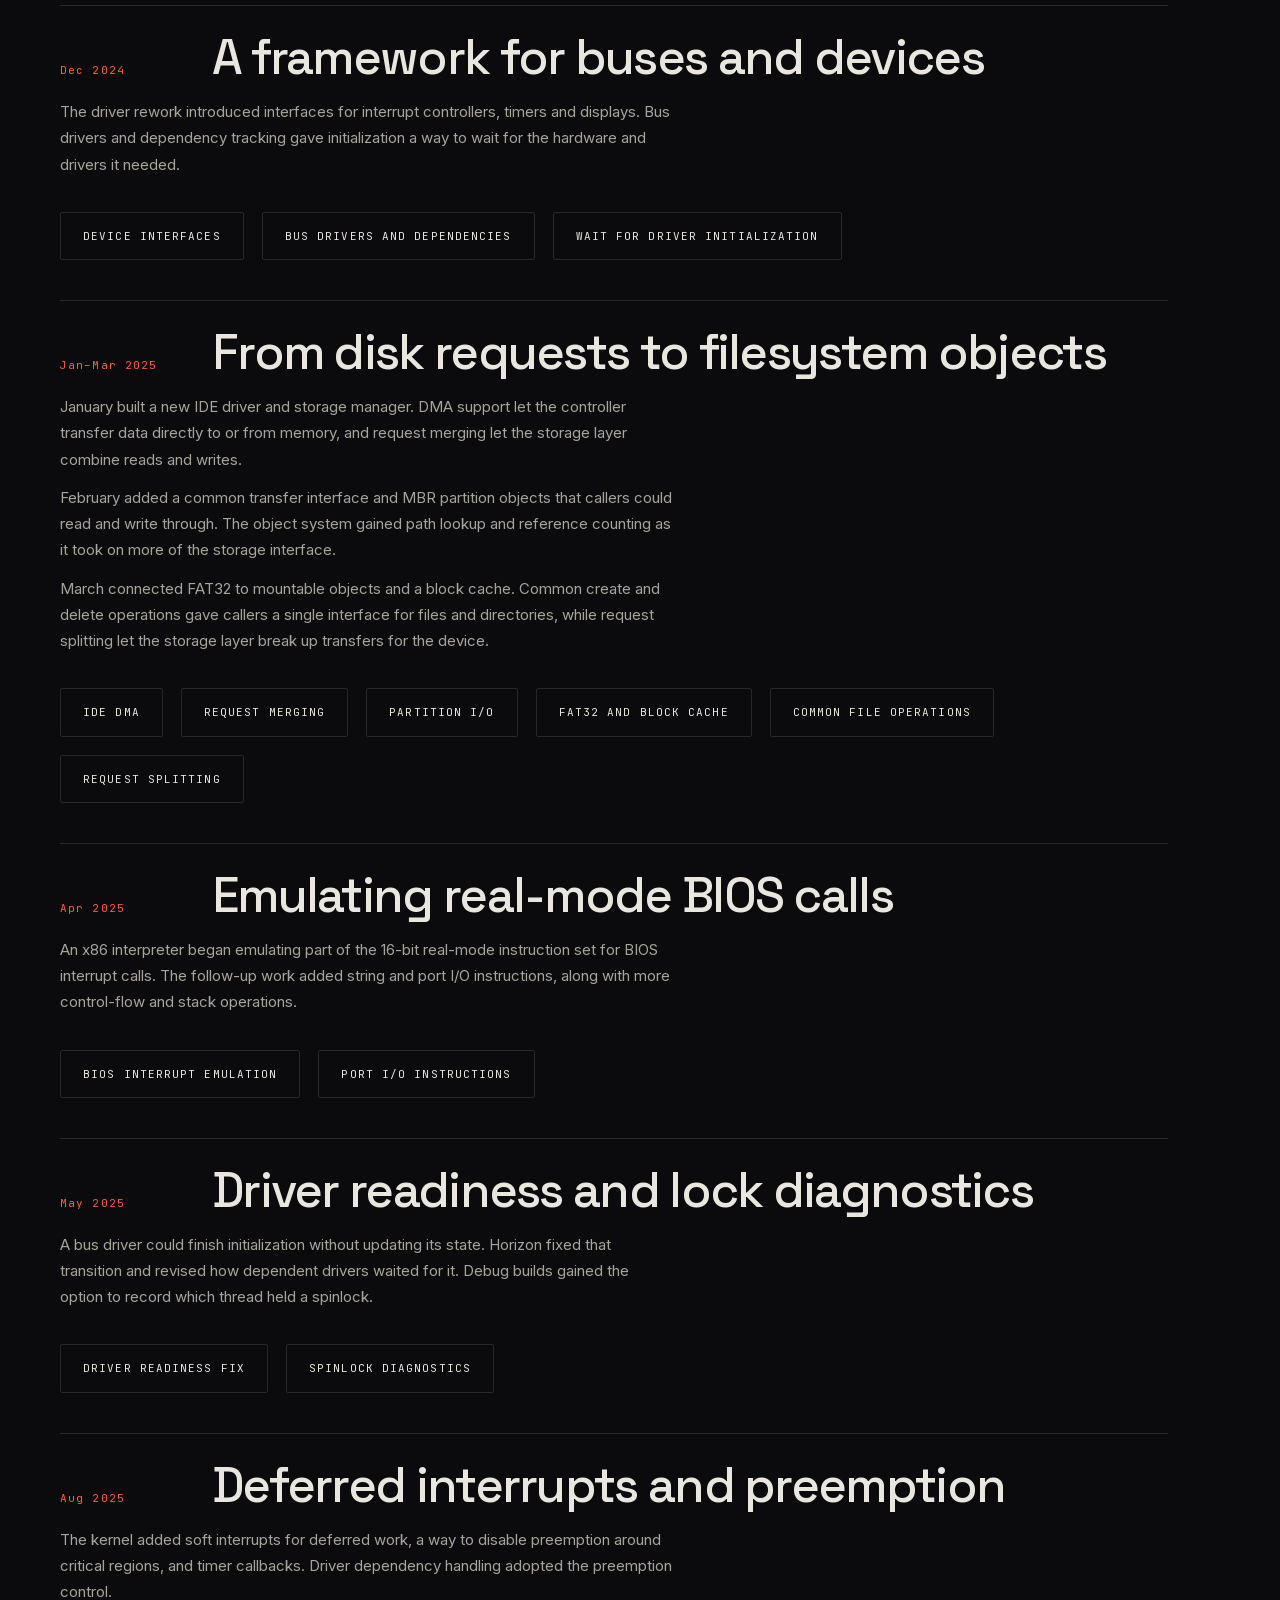
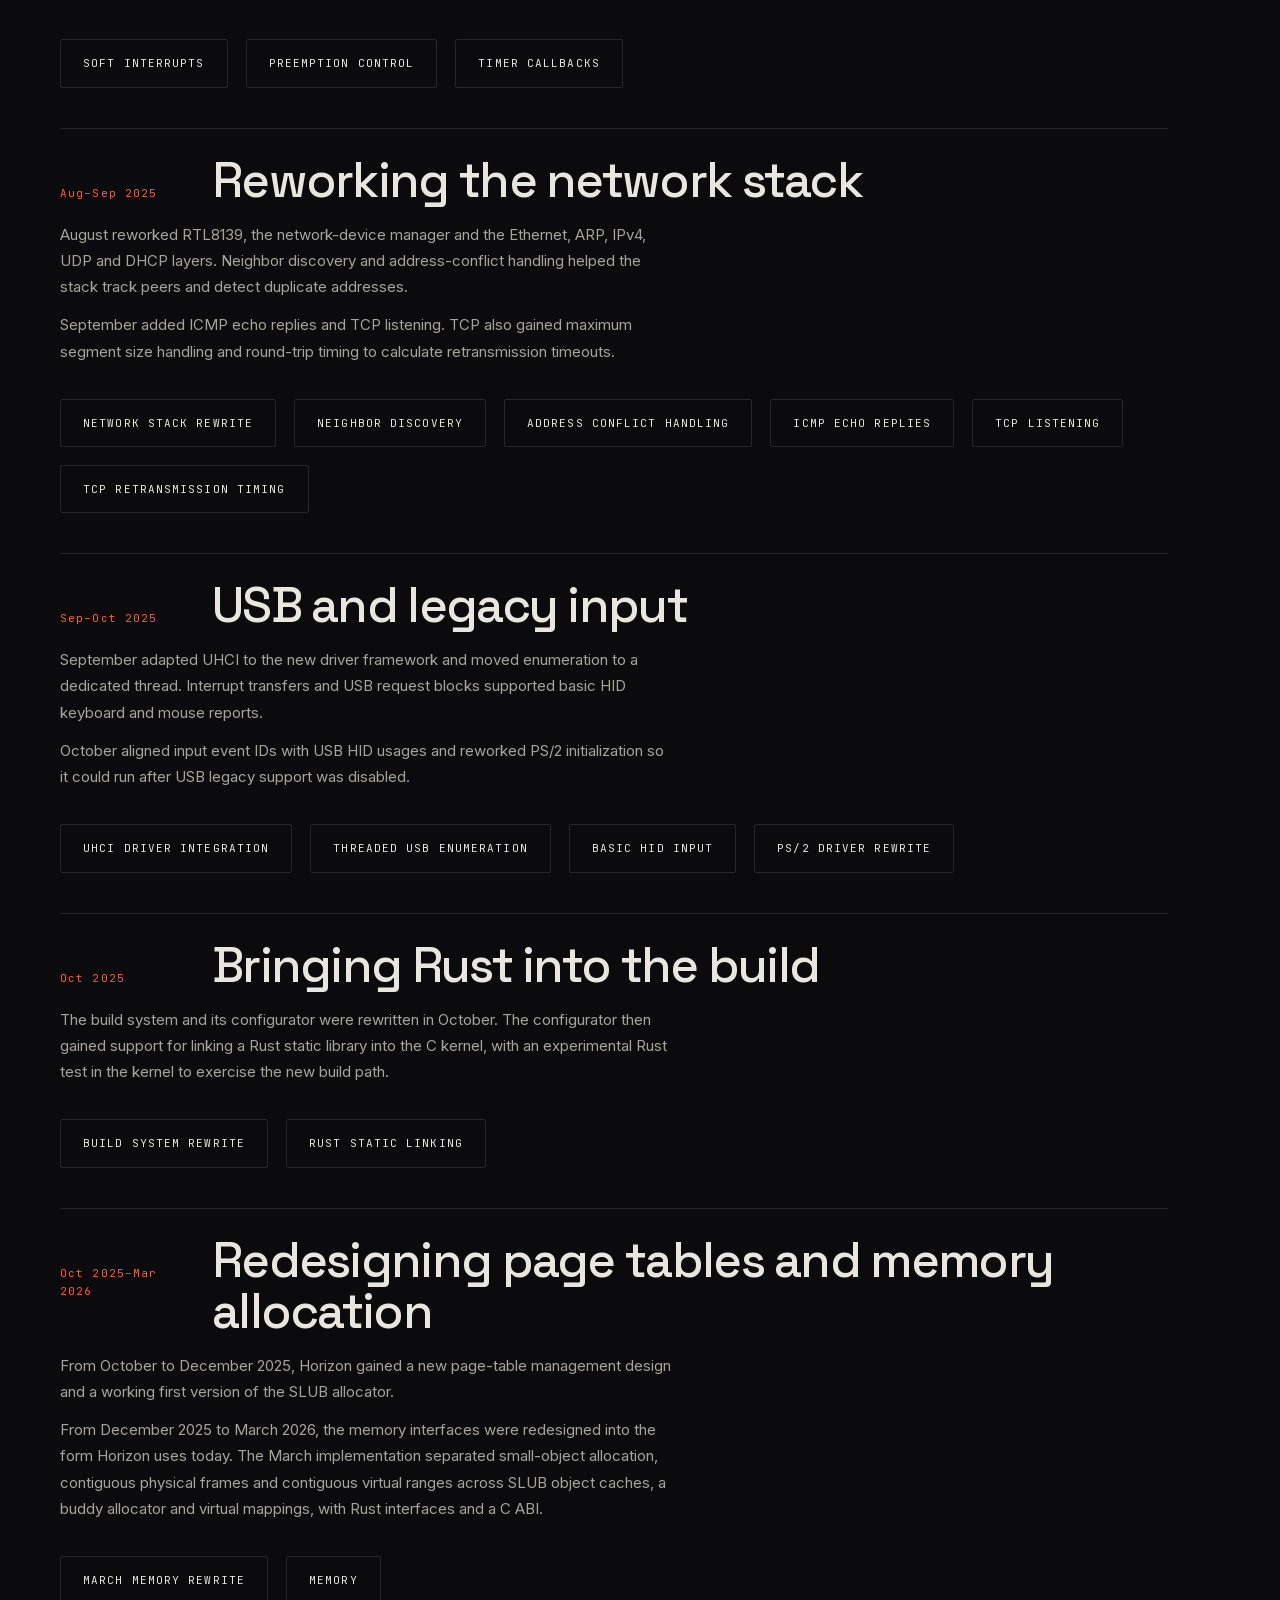
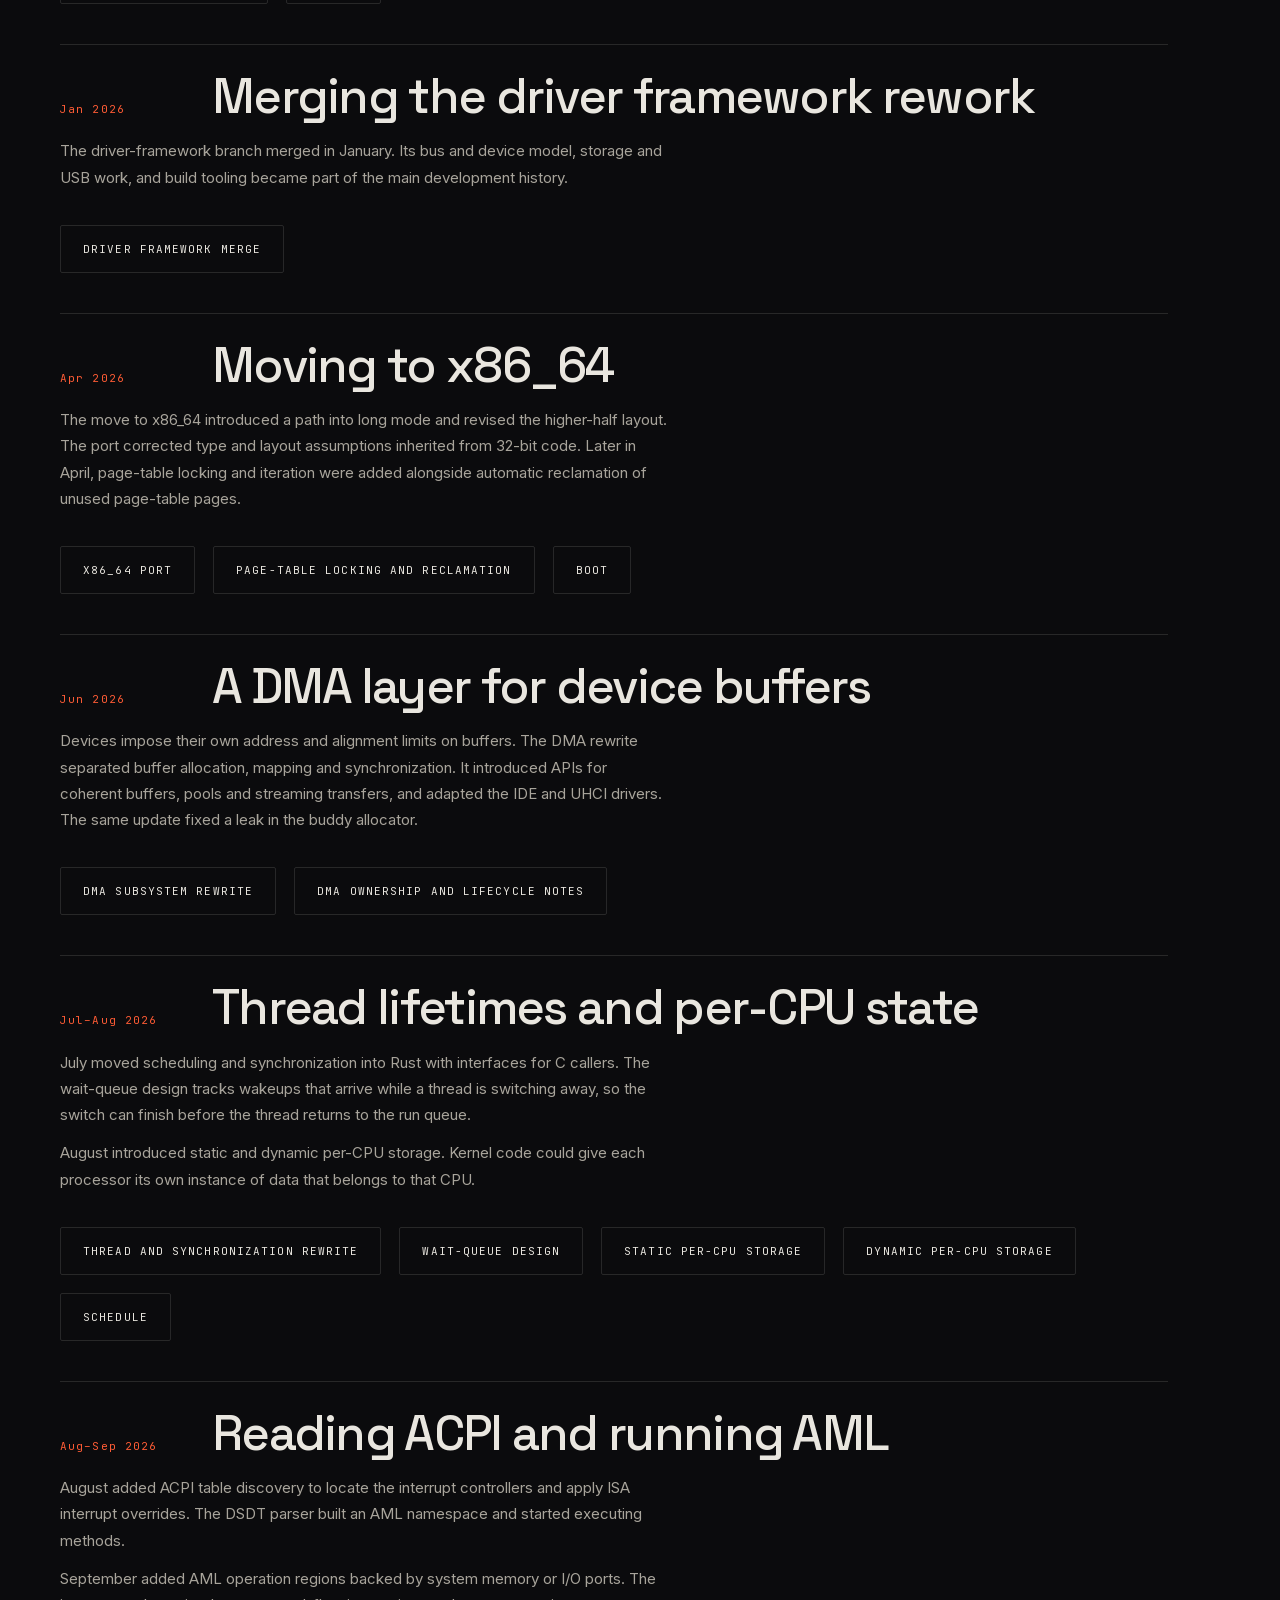
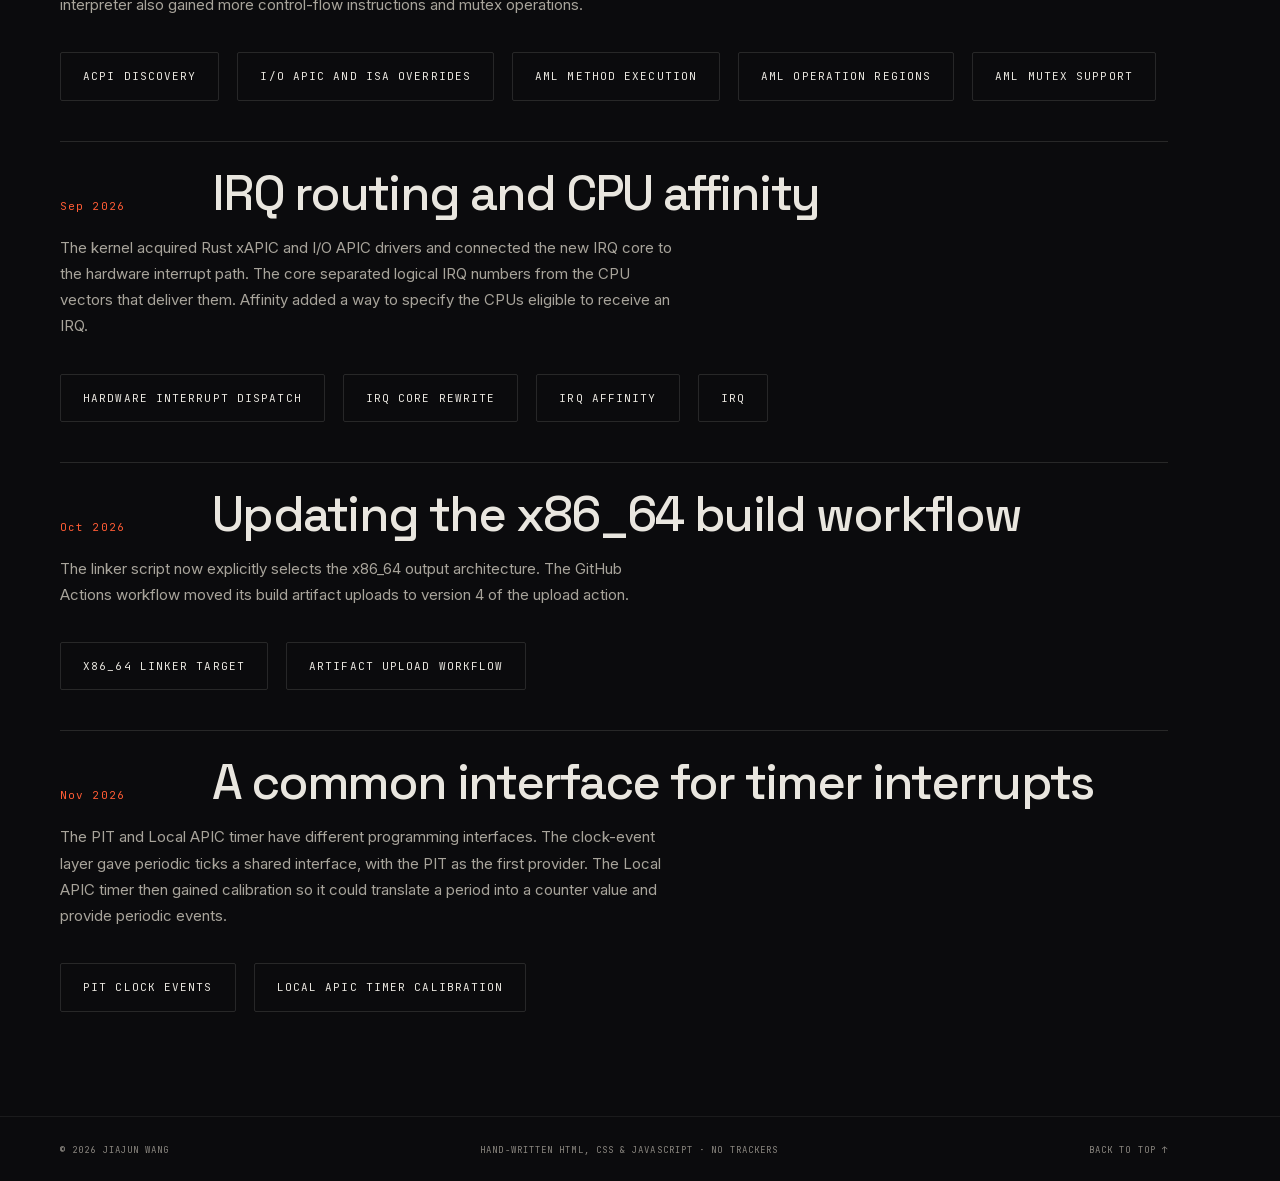
==== commit 61efeab7: "Add a fixed month timeline to Horizon history" ====
--- a/horizon/index.html
+++ b/horizon/index.html
@@ -28,7 +28,7 @@
   <link rel="stylesheet" href="../assets/css/style.css" />
   <link rel="stylesheet" href="style.css" />
 </head>
-<body>
+<body class="history-page">
   <a class="skip" href="#milestones">Skip to content</a>
   <div class="progress" id="progress" aria-hidden="true"></div>
   <header class="head" id="head">
@@ -72,6 +72,95 @@
   </header>
 
   <main class="horizon" id="top">
+    <nav class="history-timeline" aria-label="Timeline">
+      <ol class="history-rail">
+        <li class="history-year">
+          <a href="#learning-from-a-working-system">2016</a>
+          <div class="history-months">
+            <ol>
+              <li><a href="#learning-from-a-working-system" aria-label="August 2016"><time datetime="2016-08">Aug</time></a></li>
+            </ol>
+          </div>
+        </li>
+        <li class="history-year">
+          <a href="#the-first-32-bit-kernel">2020</a>
+          <div class="history-months">
+            <ol>
+              <li><a href="#the-first-32-bit-kernel" aria-label="January 2020"><time datetime="2020-01">Jan</time></a></li>
+            </ol>
+          </div>
+        </li>
+        <li class="history-year">
+          <a href="#horizon-arrives-on-github">2021</a>
+          <div class="history-months">
+            <ol>
+              <li><a href="#horizon-arrives-on-github" aria-label="July 2021"><time datetime="2021-07">Jul</time></a></li>
+              <li><a href="#a-virtual-filesystem" aria-label="August 2021"><time datetime="2021-08">Aug</time></a></li>
+              <li><a href="#user-threads-and-system-calls" aria-label="September 2021"><time datetime="2021-09">Sep</time></a></li>
+            </ol>
+          </div>
+        </li>
+        <li class="history-year">
+          <a href="#programs-loaded-from-disk">2022</a>
+          <div class="history-months">
+            <ol>
+              <li><a href="#programs-loaded-from-disk" aria-label="July 2022"><time datetime="2022-07">Jul</time></a></li>
+              <li><a href="#sound-blaster-support" aria-label="August 2022"><time datetime="2022-08">Aug</time></a></li>
+              <li><a href="#finding-usb-hardware" aria-label="September 2022"><time datetime="2022-09">Sep</time></a></li>
+              <li><a href="#automated-builds-and-local-tools" aria-label="November 2022"><time datetime="2022-11">Nov</time></a></li>
+            </ol>
+          </div>
+        </li>
+        <li class="history-year">
+          <a href="#faster-and-more-reliable-fat32-reads">2023</a>
+          <div class="history-months">
+            <ol>
+              <li><a href="#faster-and-more-reliable-fat32-reads" aria-label="January 2023"><time datetime="2023-01">Jan</time></a></li>
+            </ol>
+          </div>
+        </li>
+        <li class="history-year">
+          <a href="#revisiting-tcp-and-rtl8139">2024</a>
+          <div class="history-months">
+            <ol>
+              <li><a href="#revisiting-tcp-and-rtl8139" aria-label="February 2024"><time datetime="2024-02">Feb</time></a></li>
+              <li><a href="#keyboard-and-usb-initialization" aria-label="August 2024"><time datetime="2024-08">Aug</time></a></li>
+              <li><a href="#booting-from-grub" aria-label="November 2024"><time datetime="2024-11">Nov</time></a></li>
+              <li><a href="#a-framework-for-buses-and-devices" aria-label="December 2024"><time datetime="2024-12">Dec</time></a></li>
+            </ol>
+          </div>
+        </li>
+        <li class="history-year">
+          <a href="#from-disk-requests-to-filesystem-objects">2025</a>
+          <div class="history-months">
+            <ol>
+              <li><a href="#from-disk-requests-to-filesystem-objects" aria-label="January 2025"><time datetime="2025-01">Jan</time></a></li>
+              <li><a href="#emulating-real-mode-bios-calls" aria-label="April 2025"><time datetime="2025-04">Apr</time></a></li>
+              <li><a href="#driver-readiness-and-lock-diagnostics" aria-label="May 2025"><time datetime="2025-05">May</time></a></li>
+              <li><a href="#deferred-interrupts-and-preemption" aria-label="August 2025"><time datetime="2025-08">Aug</time></a></li>
+              <li><a href="#usb-and-legacy-input" aria-label="September 2025"><time datetime="2025-09">Sep</time></a></li>
+              <li><a href="#bringing-rust-into-the-build" aria-label="October 2025"><time datetime="2025-10">Oct</time></a></li>
+            </ol>
+          </div>
+        </li>
+        <li class="history-year">
+          <a href="#merging-the-driver-framework-rework">2026</a>
+          <div class="history-months">
+            <ol>
+              <li><a href="#merging-the-driver-framework-rework" aria-label="January 2026"><time datetime="2026-01">Jan</time></a></li>
+              <li><a href="#moving-to-x86-64" aria-label="April 2026"><time datetime="2026-04">Apr</time></a></li>
+              <li><a href="#a-dma-layer-for-device-buffers" aria-label="June 2026"><time datetime="2026-06">Jun</time></a></li>
+              <li><a href="#thread-lifetimes-and-per-cpu-state" aria-label="July 2026"><time datetime="2026-07">Jul</time></a></li>
+              <li><a href="#reading-acpi-and-running-aml" aria-label="August 2026"><time datetime="2026-08">Aug</time></a></li>
+              <li><a href="#irq-routing-and-cpu-affinity" aria-label="September 2026"><time datetime="2026-09">Sep</time></a></li>
+              <li><a href="#updating-the-x86-64-build-workflow" aria-label="October 2026"><time datetime="2026-10">Oct</time></a></li>
+              <li><a href="#a-common-interface-for-timer-interrupts" aria-label="November 2026"><time datetime="2026-11">Nov</time></a></li>
+            </ol>
+          </div>
+        </li>
+      </ol>
+    </nav>
+
     <section class="hero">
       <div class="wrap">
         <p class="tag-line reveal-load">Development history</p>
@@ -85,7 +174,7 @@
 
     <section class="section" id="milestones" aria-label="Milestones">
       <div class="wrap">
-        <section class="reveal">
+        <section class="reveal" id="learning-from-a-working-system">
           <div class="sec-head">
             <span class="sec-num"><time datetime="2016-08">Aug 2016</time> - <time datetime="2020-01">Jan 2020</time></span>
             <h2 class="sec-title">Learning from a working system</h2>
@@ -95,7 +184,7 @@
           </div>
         </section>
 
-        <section class="reveal">
+        <section class="reveal" id="the-first-32-bit-kernel">
           <div class="sec-head">
             <span class="sec-num"><time datetime="2020-01">Jan</time>–<time datetime="2020-12">Dec 2020</time></span>
             <h2 class="sec-title">The first 32-bit kernel</h2>
@@ -106,7 +195,7 @@
           </div>
         </section>
 
-        <section class="reveal">
+        <section class="reveal" id="horizon-arrives-on-github">
           <div class="sec-head">
             <span class="sec-num"><time datetime="2021-07">Jul 2021</time></span>
             <h2 class="sec-title">Horizon arrives on GitHub</h2>
@@ -121,7 +210,7 @@
           </div>
         </section>
 
-        <section class="reveal">
+        <section class="reveal" id="a-virtual-filesystem">
           <div class="sec-head">
             <span class="sec-num"><time datetime="2021-08">Aug 2021</time></span>
             <h2 class="sec-title">A virtual filesystem</h2>
@@ -134,7 +223,7 @@
           </div>
         </section>
 
-        <section class="reveal">
+        <section class="reveal" id="user-threads-and-system-calls">
           <div class="sec-head">
             <span class="sec-num"><time datetime="2021-09">Sep 2021</time></span>
             <h2 class="sec-title">User threads and system calls</h2>
@@ -148,7 +237,7 @@
           </div>
         </section>
 
-        <section class="reveal">
+        <section class="reveal" id="programs-loaded-from-disk">
           <div class="sec-head">
             <span class="sec-num"><time datetime="2022-07">Jul 2022</time></span>
             <h2 class="sec-title">Programs loaded from disk</h2>
@@ -162,7 +251,7 @@
           </div>
         </section>
 
-        <section class="reveal">
+        <section class="reveal" id="sound-blaster-support">
           <div class="sec-head">
             <span class="sec-num"><time datetime="2022-08">Aug 2022</time></span>
             <h2 class="sec-title">Sound Blaster support</h2>
@@ -175,7 +264,7 @@
           </div>
         </section>
 
-        <section class="reveal">
+        <section class="reveal" id="finding-usb-hardware">
           <div class="sec-head">
             <span class="sec-num"><time datetime="2022-09">Sep</time>–<time datetime="2022-10">Oct 2022</time></span>
             <h2 class="sec-title">Finding USB hardware</h2>
@@ -190,7 +279,7 @@
           </div>
         </section>
 
-        <section class="reveal">
+        <section class="reveal" id="automated-builds-and-local-tools">
           <div class="sec-head">
             <span class="sec-num"><time datetime="2022-11">Nov</time>–<time datetime="2022-12">Dec 2022</time></span>
             <h2 class="sec-title">Automated builds and local tools</h2>
@@ -205,7 +294,7 @@
           </div>
         </section>
 
-        <section class="reveal">
+        <section class="reveal" id="faster-and-more-reliable-fat32-reads">
           <div class="sec-head">
             <span class="sec-num"><time datetime="2023-01">Jan 2023</time></span>
             <h2 class="sec-title">Faster and more reliable FAT32 reads</h2>
@@ -219,7 +308,7 @@
           </div>
         </section>
 
-        <section class="reveal">
+        <section class="reveal" id="building-the-first-network-stack">
           <div class="sec-head">
             <span class="sec-num"><time datetime="2023-01">Jan</time>–<time datetime="2023-04">Apr 2023</time></span>
             <h2 class="sec-title">Building the first network stack</h2>
@@ -238,7 +327,7 @@
           </div>
         </section>
 
-        <section class="reveal">
+        <section class="reveal" id="revisiting-tcp-and-rtl8139">
           <div class="sec-head">
             <span class="sec-num"><time datetime="2024-02">Feb 2024</time></span>
             <h2 class="sec-title">Revisiting TCP and RTL8139</h2>
@@ -251,7 +340,7 @@
           </div>
         </section>
 
-        <section class="reveal">
+        <section class="reveal" id="keyboard-and-usb-initialization">
           <div class="sec-head">
             <span class="sec-num"><time datetime="2024-08">Aug</time> &amp; <time datetime="2024-10">Oct 2024</time></span>
             <h2 class="sec-title">Keyboard and USB initialization</h2>
@@ -267,7 +356,7 @@
           </div>
         </section>
 
-        <section class="reveal">
+        <section class="reveal" id="booting-from-grub">
           <div class="sec-head">
             <span class="sec-num"><time datetime="2024-11">Nov 2024</time></span>
             <h2 class="sec-title">Booting from GRUB</h2>
@@ -281,7 +370,7 @@
           </div>
         </section>
 
-        <section class="reveal">
+        <section class="reveal" id="a-framework-for-buses-and-devices">
           <div class="sec-head">
             <span class="sec-num"><time datetime="2024-12">Dec 2024</time></span>
             <h2 class="sec-title">A framework for buses and devices</h2>
@@ -296,7 +385,7 @@
           </div>
         </section>
 
-        <section class="reveal">
+        <section class="reveal" id="from-disk-requests-to-filesystem-objects">
           <div class="sec-head">
             <span class="sec-num"><time datetime="2025-01">Jan</time>–<time datetime="2025-03">Mar 2025</time></span>
             <h2 class="sec-title">From disk requests to filesystem objects</h2>
@@ -316,7 +405,7 @@
           </div>
         </section>
 
-        <section class="reveal">
+        <section class="reveal" id="emulating-real-mode-bios-calls">
           <div class="sec-head">
             <span class="sec-num"><time datetime="2025-04">Apr 2025</time></span>
             <h2 class="sec-title">Emulating real-mode BIOS calls</h2>
@@ -330,7 +419,7 @@
           </div>
         </section>
 
-        <section class="reveal">
+        <section class="reveal" id="driver-readiness-and-lock-diagnostics">
           <div class="sec-head">
             <span class="sec-num"><time datetime="2025-05">May 2025</time></span>
             <h2 class="sec-title">Driver readiness and lock diagnostics</h2>
@@ -344,7 +433,7 @@
           </div>
         </section>
 
-        <section class="reveal">
+        <section class="reveal" id="deferred-interrupts-and-preemption">
           <div class="sec-head">
             <span class="sec-num"><time datetime="2025-08">Aug 2025</time></span>
             <h2 class="sec-title">Deferred interrupts and preemption</h2>
@@ -359,7 +448,7 @@
           </div>
         </section>
 
-        <section class="reveal">
+        <section class="reveal" id="reworking-the-network-stack">
           <div class="sec-head">
             <span class="sec-num"><time datetime="2025-08">Aug</time>–<time datetime="2025-09">Sep 2025</time></span>
             <h2 class="sec-title">Reworking the network stack</h2>
@@ -378,7 +467,7 @@
           </div>
         </section>
 
-        <section class="reveal">
+        <section class="reveal" id="usb-and-legacy-input">
           <div class="sec-head">
             <span class="sec-num"><time datetime="2025-09">Sep</time>–<time datetime="2025-10">Oct 2025</time></span>
             <h2 class="sec-title">USB and legacy input</h2>
@@ -395,7 +484,7 @@
           </div>
         </section>
 
-        <section class="reveal">
+        <section class="reveal" id="bringing-rust-into-the-build">
           <div class="sec-head">
             <span class="sec-num"><time datetime="2025-10">Oct 2025</time></span>
             <h2 class="sec-title">Bringing Rust into the build</h2>
@@ -409,7 +498,7 @@
           </div>
         </section>
 
-        <section class="reveal">
+        <section class="reveal" id="redesigning-page-tables-and-memory-allocation">
           <div class="sec-head">
             <span class="sec-num"><time datetime="2025-10">Oct 2025</time>–<time datetime="2026-03">Mar 2026</time></span>
             <h2 class="sec-title">Redesigning page tables and memory allocation</h2>
@@ -424,7 +513,7 @@
           </div>
         </section>
 
-        <section class="reveal">
+        <section class="reveal" id="merging-the-driver-framework-rework">
           <div class="sec-head">
             <span class="sec-num"><time datetime="2026-01">Jan 2026</time></span>
             <h2 class="sec-title">Merging the driver framework rework</h2>
@@ -437,7 +526,7 @@
           </div>
         </section>
 
-        <section class="reveal">
+        <section class="reveal" id="moving-to-x86-64">
           <div class="sec-head">
             <span class="sec-num"><time datetime="2026-04">Apr 2026</time></span>
             <h2 class="sec-title">Moving to x86_64</h2>
@@ -452,7 +541,7 @@
           </div>
         </section>
 
-        <section class="reveal">
+        <section class="reveal" id="a-dma-layer-for-device-buffers">
           <div class="sec-head">
             <span class="sec-num"><time datetime="2026-06">Jun 2026</time></span>
             <h2 class="sec-title">A DMA layer for device buffers</h2>
@@ -466,7 +555,7 @@
           </div>
         </section>
 
-        <section class="reveal">
+        <section class="reveal" id="thread-lifetimes-and-per-cpu-state">
           <div class="sec-head">
             <span class="sec-num"><time datetime="2026-07">Jul</time>–<time datetime="2026-08">Aug 2026</time></span>
             <h2 class="sec-title">Thread lifetimes and per-CPU state</h2>
@@ -484,7 +573,7 @@
           </div>
         </section>
 
-        <section class="reveal">
+        <section class="reveal" id="reading-acpi-and-running-aml">
           <div class="sec-head">
             <span class="sec-num"><time datetime="2026-08">Aug</time>–<time datetime="2026-09">Sep 2026</time></span>
             <h2 class="sec-title">Reading ACPI and running AML</h2>
@@ -502,7 +591,7 @@
           </div>
         </section>
 
-        <section class="reveal">
+        <section class="reveal" id="irq-routing-and-cpu-affinity">
           <div class="sec-head">
             <span class="sec-num"><time datetime="2026-09">Sep 2026</time></span>
             <h2 class="sec-title">IRQ routing and CPU affinity</h2>
@@ -518,7 +607,7 @@
           </div>
         </section>
 
-        <section class="reveal">
+        <section class="reveal" id="updating-the-x86-64-build-workflow">
           <div class="sec-head">
             <span class="sec-num"><time datetime="2026-10">Oct 2026</time></span>
             <h2 class="sec-title">Updating the x86_64 build workflow</h2>
@@ -532,7 +621,7 @@
           </div>
         </section>
 
-        <section class="reveal">
+        <section class="reveal" id="a-common-interface-for-timer-interrupts">
           <div class="sec-head">
             <span class="sec-num"><time datetime="2026-11">Nov 2026</time></span>
             <h2 class="sec-title">A common interface for timer interrupts</h2>
--- a/assets/css/style.css
+++ b/assets/css/style.css
@@ -877,7 +877,6 @@
   font-size: clamp(1.5rem, 2.5vw, 2rem);
 }
 .forks .proj {
-  grid-template-columns: minmax(0, 1fr);
   padding-block: 16px;
 }
 
--- a/horizon/style.css
+++ b/horizon/style.css
@@ -36,3 +36,119 @@
 .horizon .feature-desc + .feature-desc {
   margin-top: 12px;
 }
+
+.history-page {
+  --history-rail-width: 4rem;
+  --history-rail-edge: clamp(8px, 2vw, 24px);
+}
+
+.history-page .wrap:not(.head-inner) {
+  padding-inline-end: max(var(--pad), calc(
+    var(--history-rail-width) + var(--history-rail-edge) * 2 -
+    max(0px, (100vw - var(--wrap)) / 2)
+  ));
+}
+
+.history-timeline {
+  position: fixed;
+  z-index: 10;
+  inset-block-start: calc(var(--head-h) + 20px);
+  inset-inline-end: var(--history-rail-edge);
+  width: var(--history-rail-width);
+  font: 11px/1.4 var(--mono);
+}
+
+.history-rail {
+  max-height: calc(100svh - var(--head-h) - 40px);
+  overflow-y: auto;
+  scrollbar-width: thin;
+  scrollbar-color: var(--line) transparent;
+  padding-inline-start: 4px;
+}
+
+.history-rail:hover {
+  scrollbar-color: color-mix(in srgb, var(--text-3) 60%, transparent) transparent;
+}
+
+.history-year {
+  padding-block-end: 12px;
+}
+
+.history-year > a {
+  display: block;
+  padding-block: 2px;
+  color: var(--text-2);
+}
+
+.history-year > a:hover,
+.history-year:has(a[aria-current]) > a {
+  color: var(--text);
+}
+
+.history-months {
+  display: grid;
+  grid-template-rows: 1fr;
+  opacity: 1;
+  visibility: visible;
+}
+
+.history-rail.is-ready .history-months {
+  transition: grid-template-rows .32s var(--ease), opacity .25s ease, visibility .32s;
+}
+
+.history-rail:has(a[aria-current]) .history-year:not(:has(a[aria-current])) .history-months {
+  grid-template-rows: 0fr;
+  opacity: 0;
+  visibility: hidden;
+}
+
+.history-months ol {
+  min-height: 0;
+  overflow: hidden;
+  padding-inline-start: 4px;
+}
+
+.history-months li:first-child {
+  padding-block-start: 4px;
+}
+
+.history-year ol a {
+  position: relative;
+  display: block;
+  padding: 4px 9px;
+  border-inline-start: 1px solid var(--line);
+  color: var(--text-3);
+}
+
+.history-year ol a::before {
+  content: "";
+  position: absolute;
+  inset-block-start: 50%;
+  inset-inline-start: -4px;
+  width: 7px;
+  height: 7px;
+  border: 1px solid var(--text-3);
+  border-radius: 50%;
+  background: var(--bg);
+  transform: translateY(-50%);
+}
+
+.history-year ol a:hover,
+.history-year ol a[aria-current] {
+  color: var(--accent);
+}
+
+.history-year ol a[aria-current]::before {
+  background: var(--accent);
+  border-color: var(--accent);
+}
+
+.history-rail a:focus-visible { outline-offset: -2px; }
+
+@media (prefers-reduced-motion: reduce) {
+  .history-rail.is-ready .history-months { transition: none; }
+}
+
+@media (max-width: 560px) {
+  .history-page { --history-rail-width: 3.25rem; }
+}
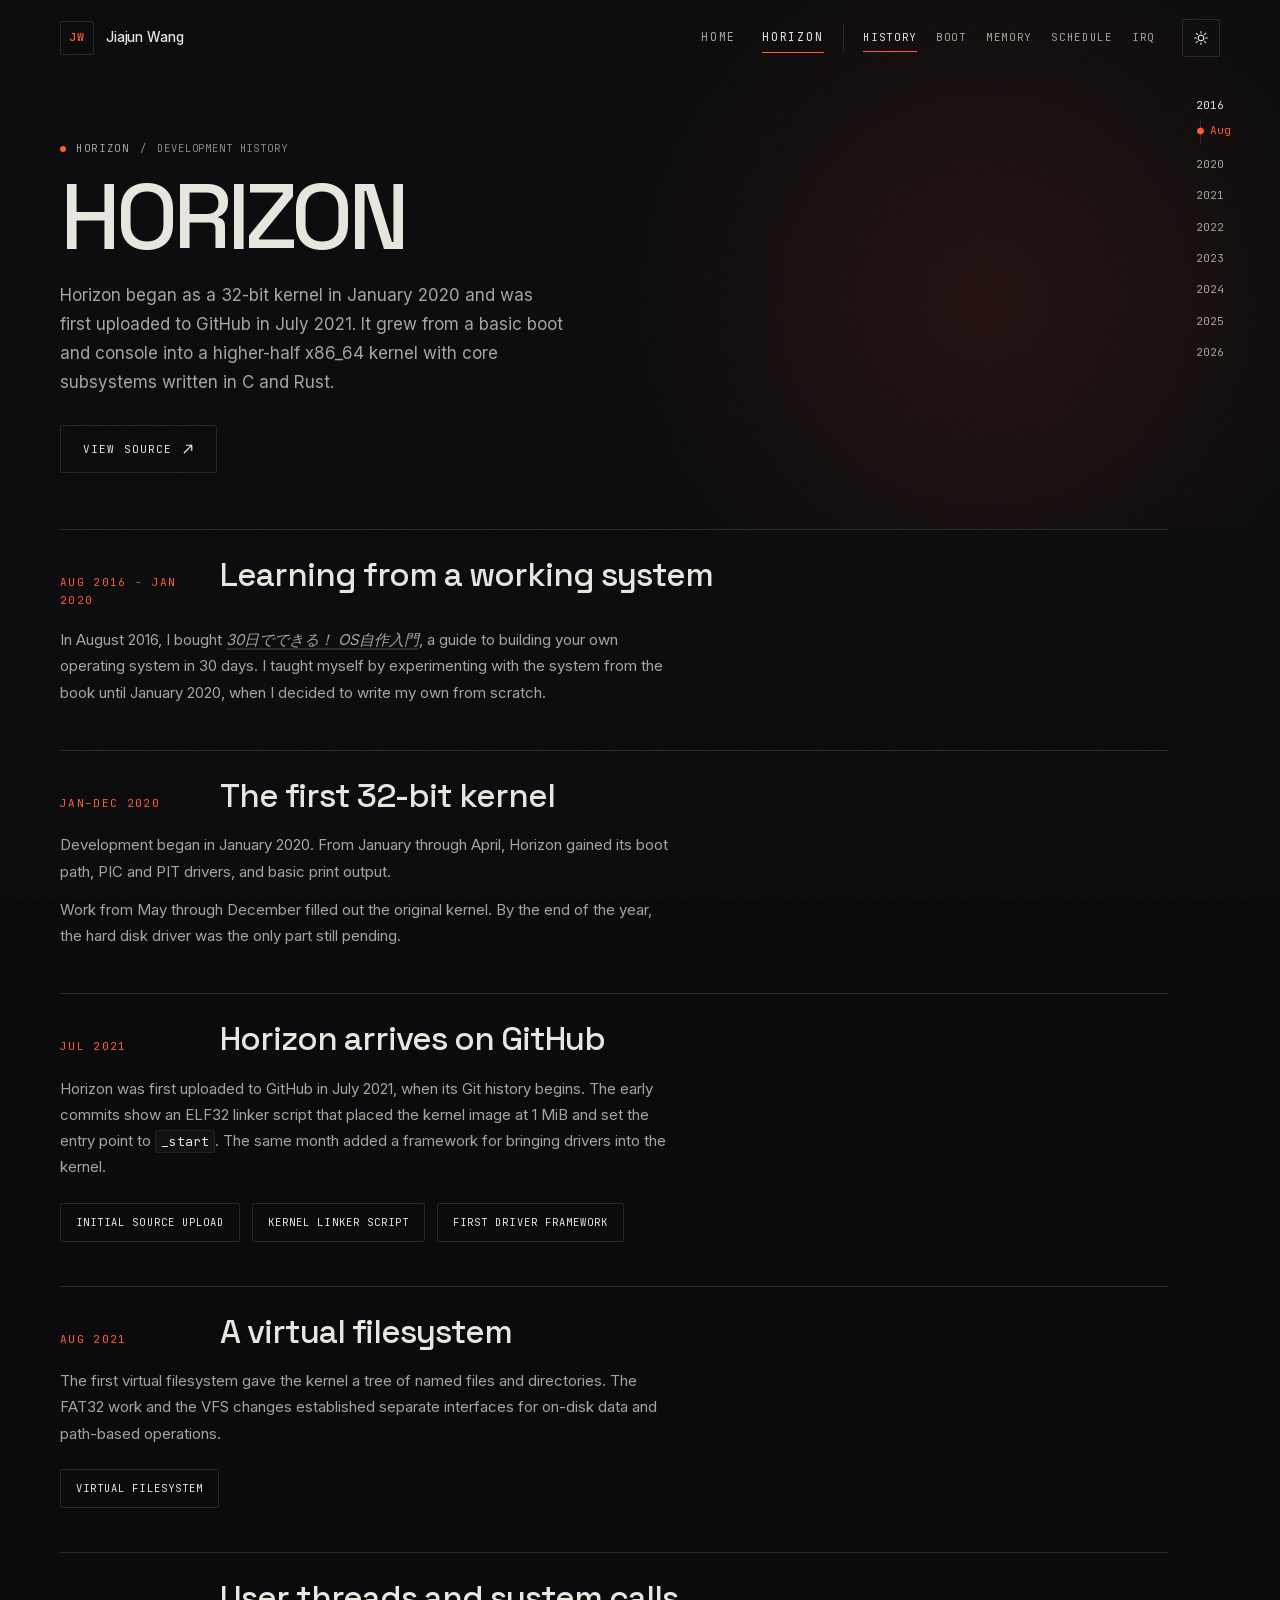
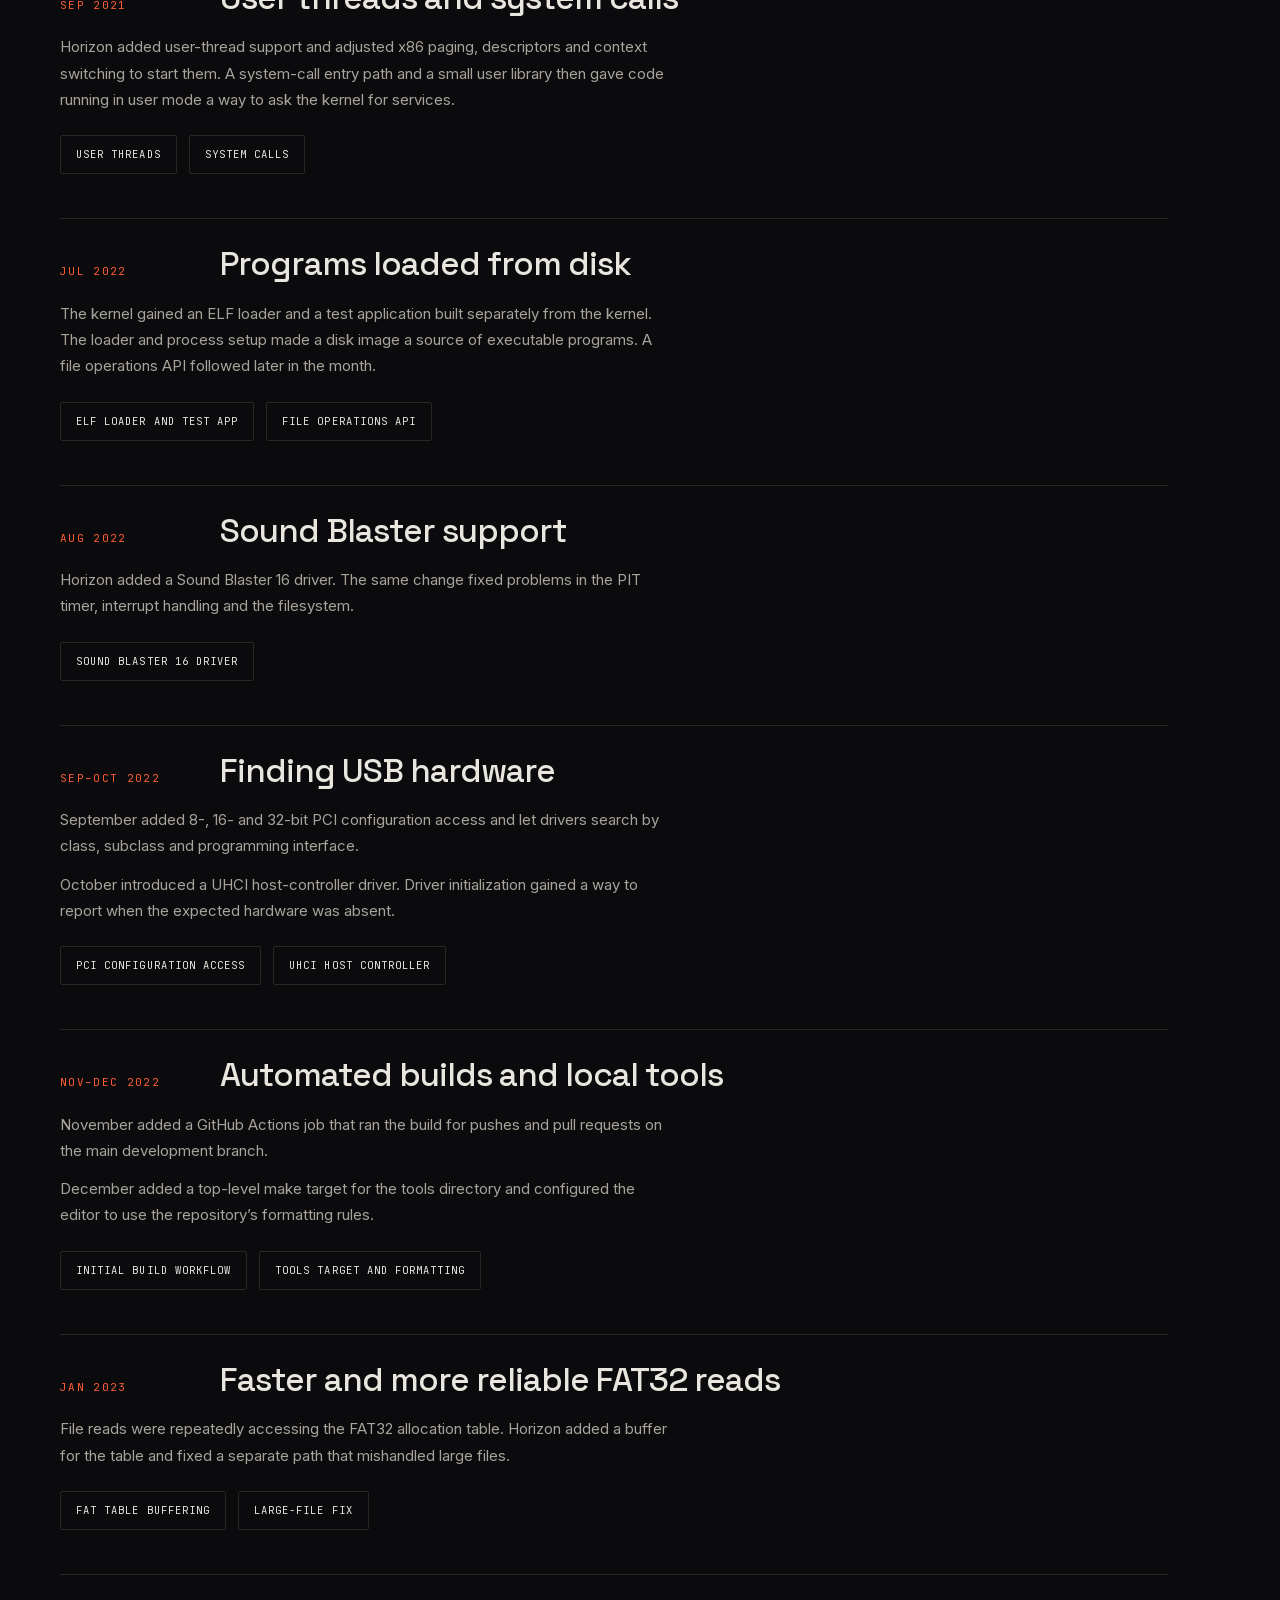
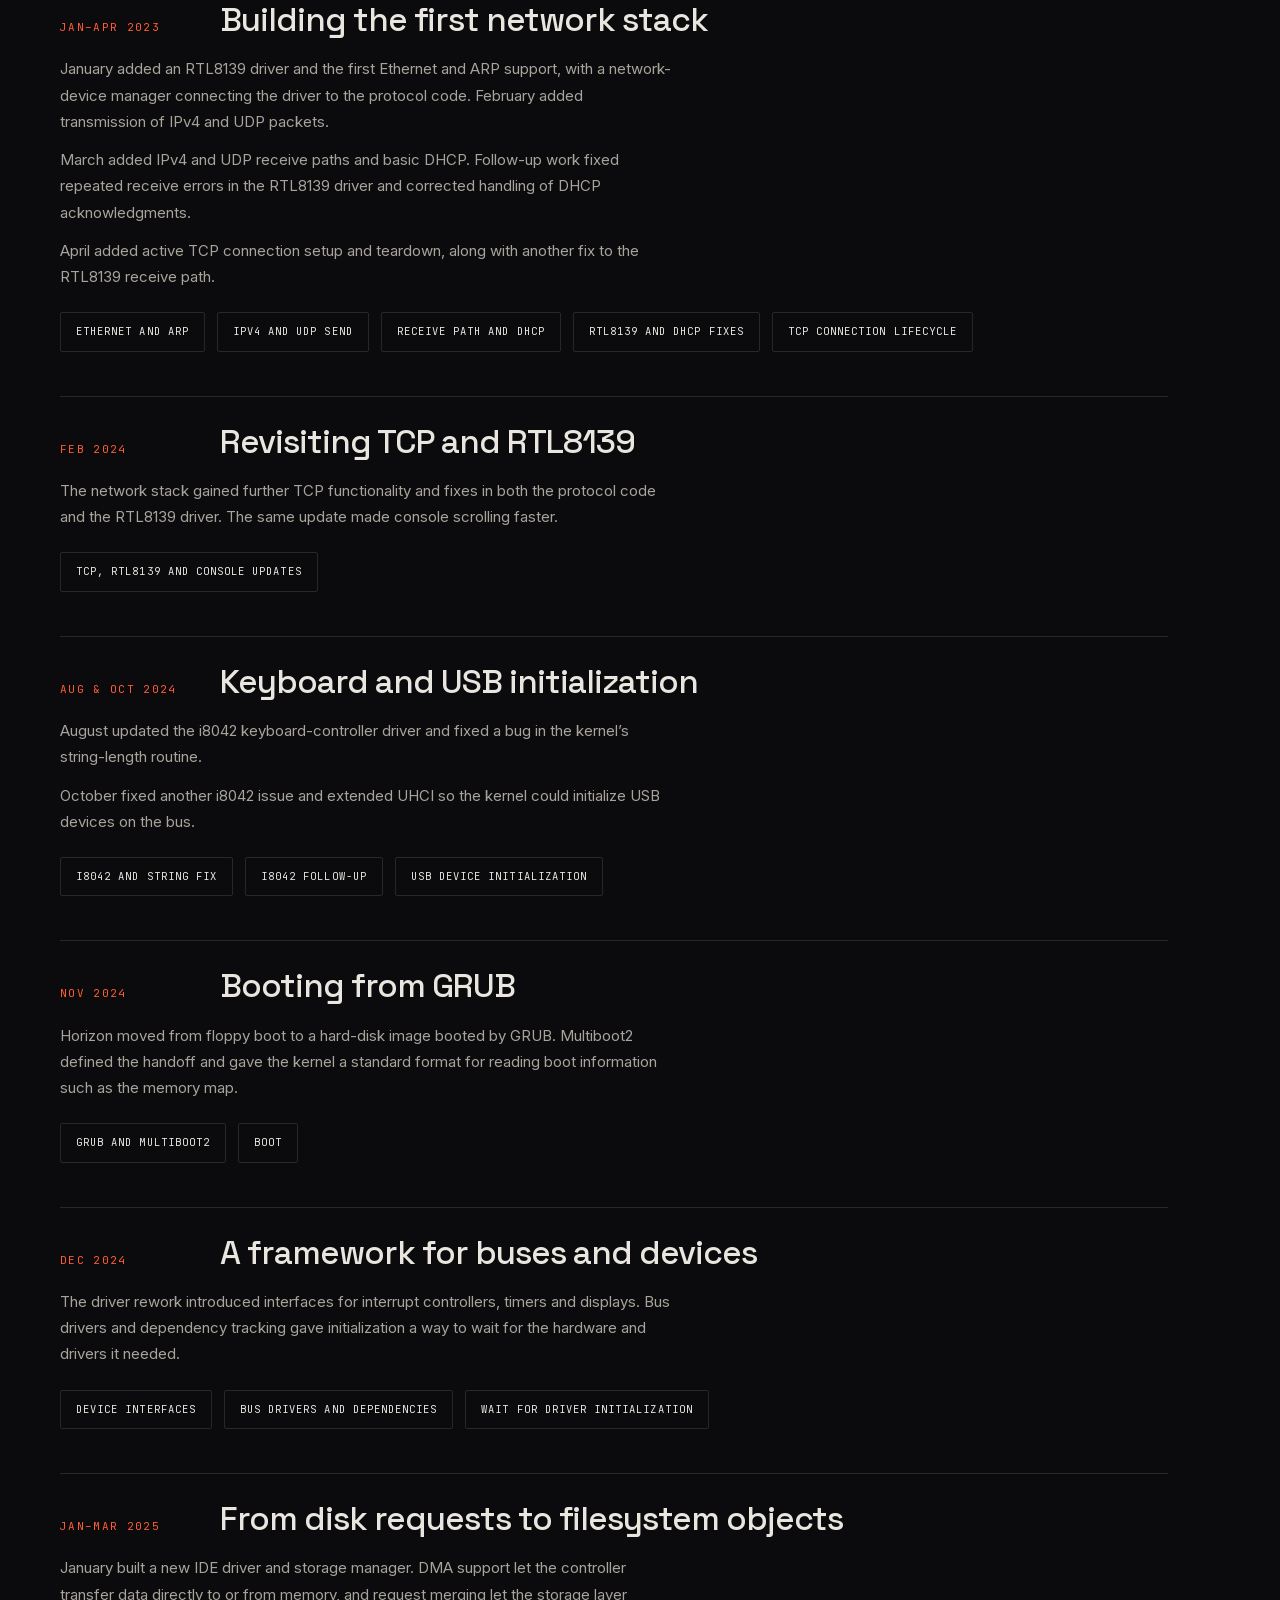
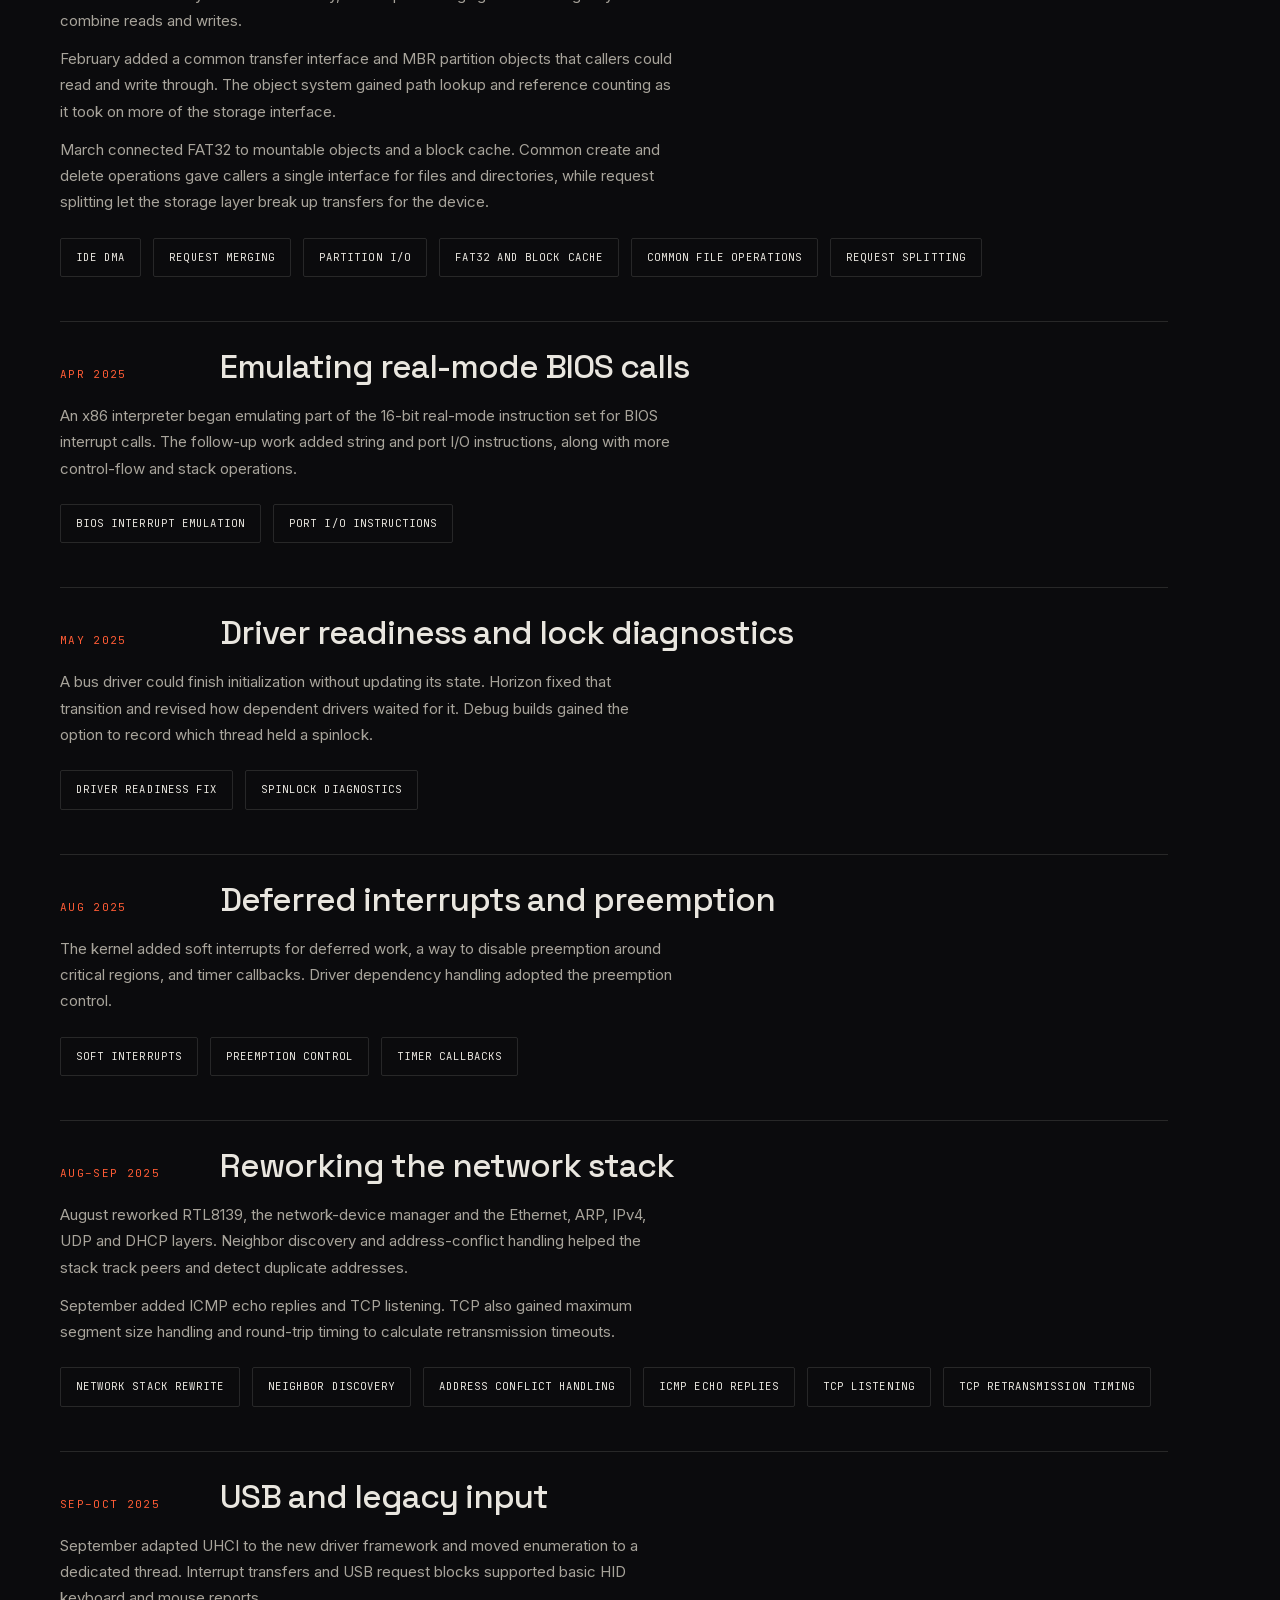
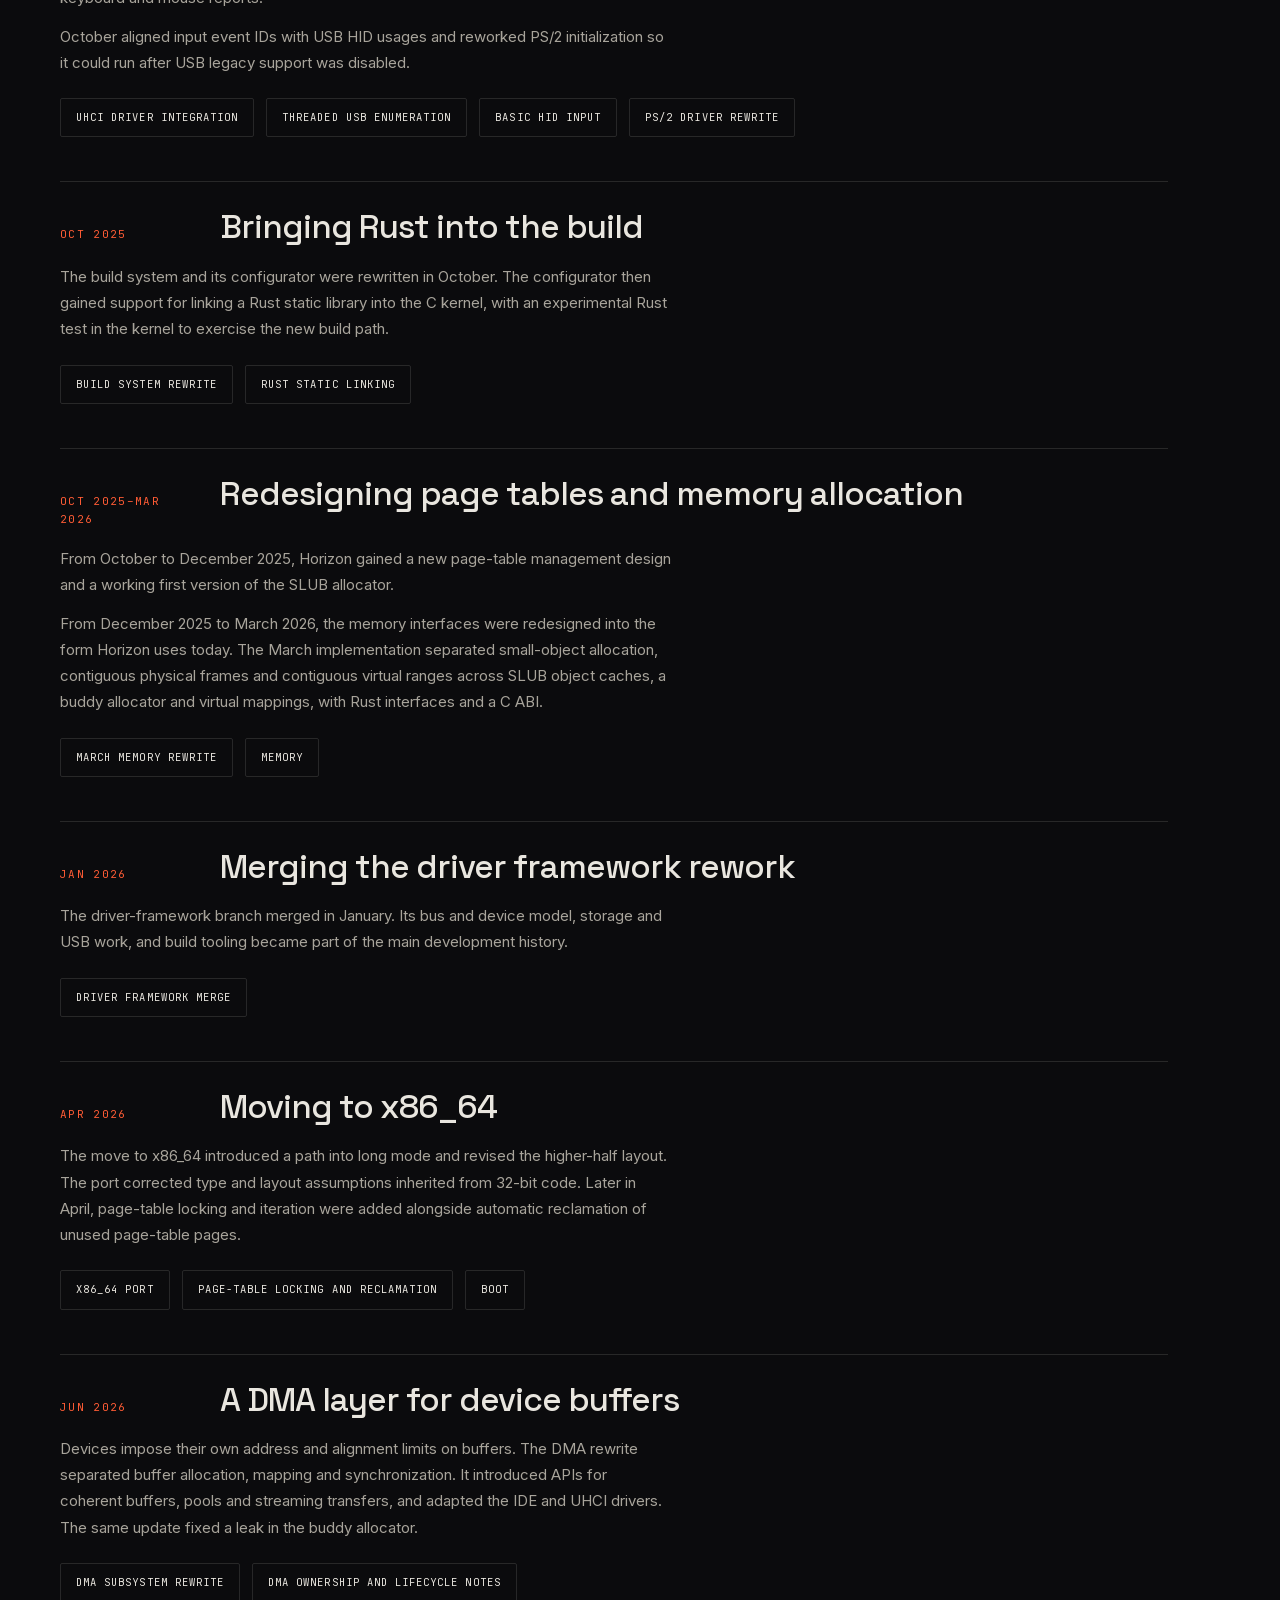
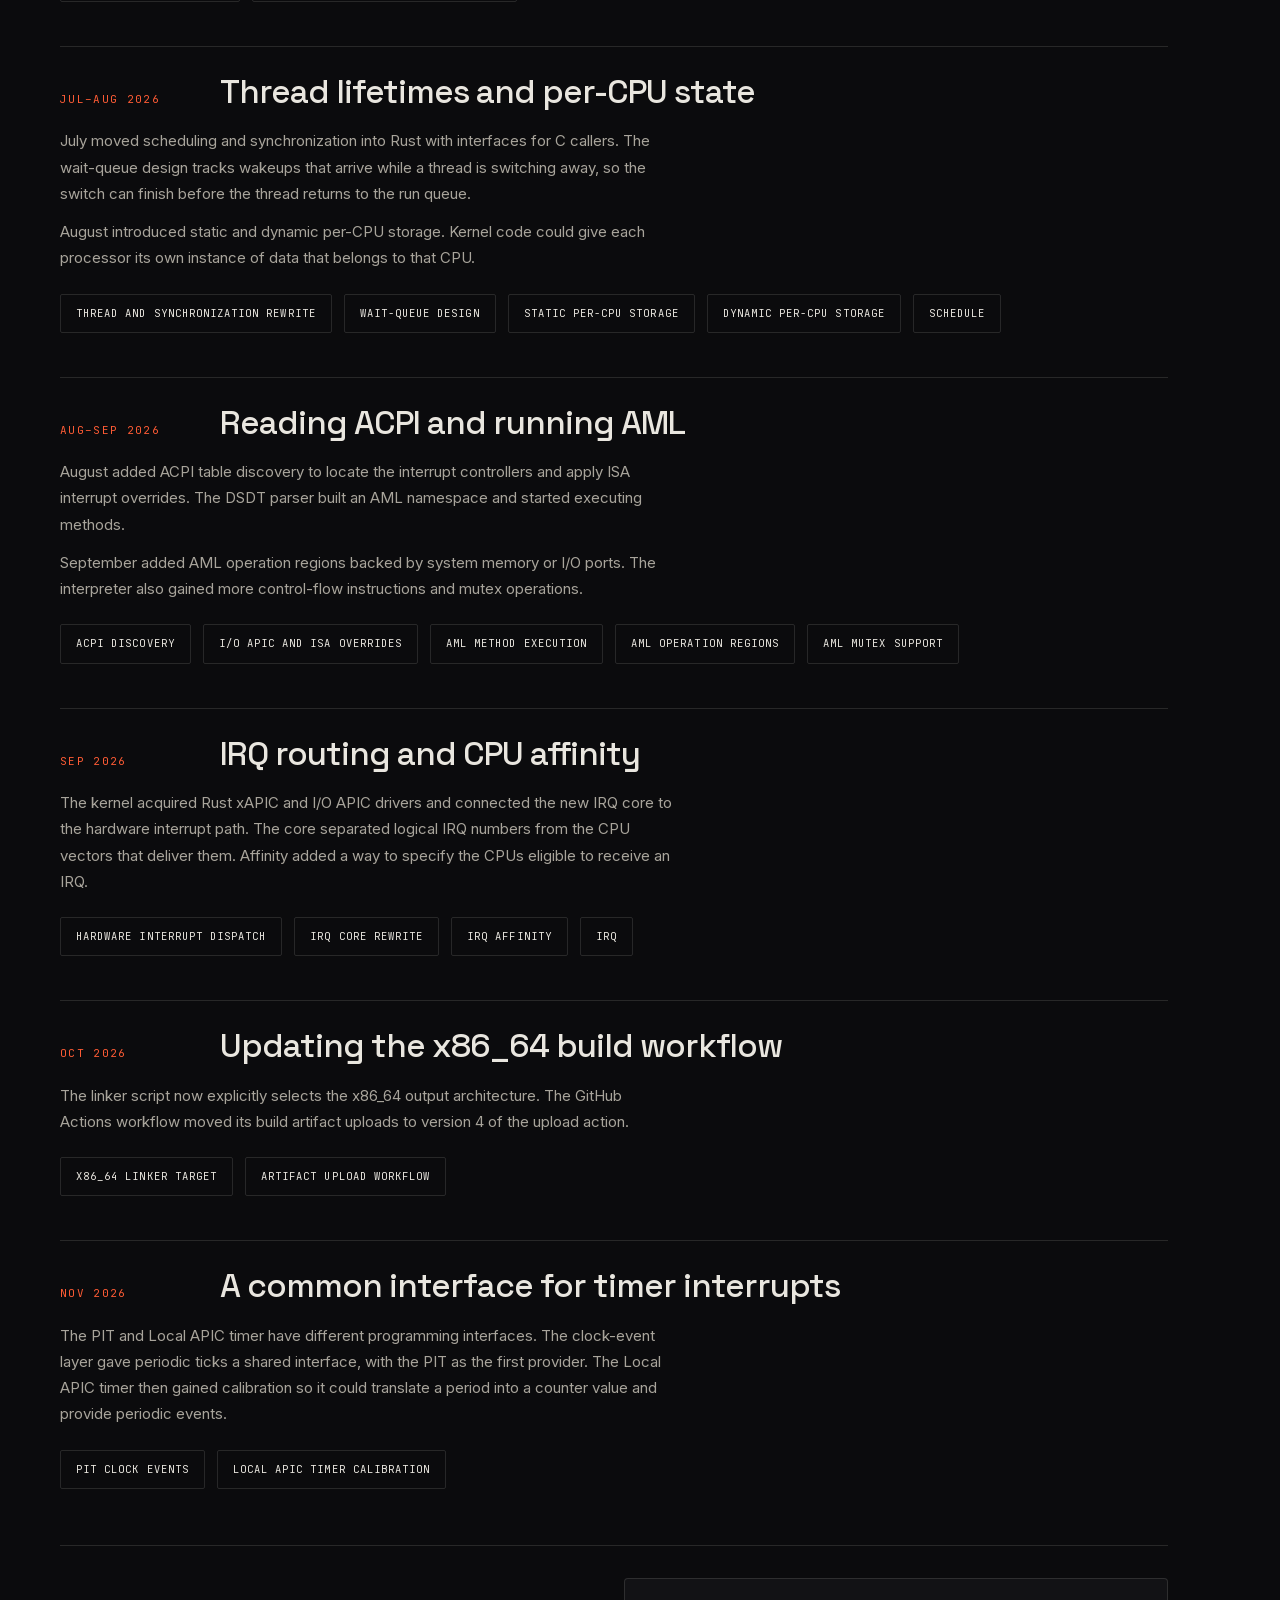
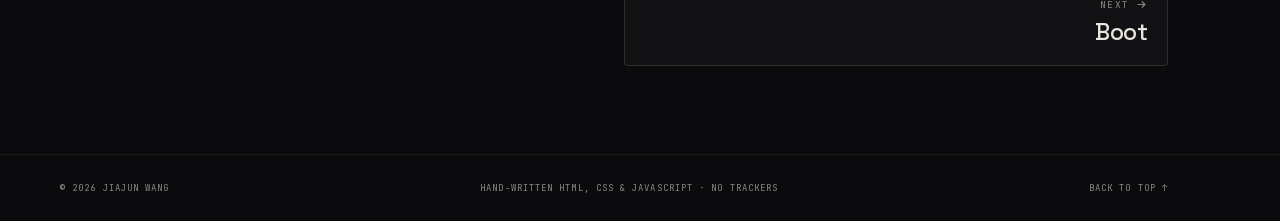
==== commit c66803b1: "Unify site styling, metadata, and Horizon page navigation" ====
--- a/horizon/index.html
+++ b/horizon/index.html
@@ -3,7 +3,7 @@
 <head>
   <meta charset="UTF-8" />
   <meta name="viewport" content="width=device-width, initial-scale=1" />
-  <title>Horizon · Horizon project | Jiajun Wang</title>
+  <title>Horizon — Jiajun Wang</title>
   <meta name="description" content="Horizon began as a 32-bit kernel in January 2020 and was first uploaded to GitHub in July 2021. It grew into a higher-half x86_64 kernel with core subsystems written in C and Rust." />
   <meta name="author" content="Jiajun Wang" />
 
@@ -21,6 +21,8 @@
         var t = localStorage.getItem('jw-theme');
         if (t !== 'light' && t !== 'dark') t = 'dark';
         document.documentElement.setAttribute('data-theme', t);
+        var m = document.querySelector('meta[name="theme-color"]');
+        if (m) m.setAttribute('content', t === 'dark' ? '#0b0b0d' : '#f3f0e9');
       } catch (e) { /* storage unavailable */ }
     })();
   </script>
@@ -161,13 +163,22 @@
       </ol>
     </nav>
 
-    <section class="hero">
+    <section class="hero" aria-labelledby="hero-title">
+      <div class="hero-glow" aria-hidden="true"></div>
       <div class="wrap">
-        <p class="tag-line reveal-load">Development history</p>
-        <h1 class="hero-title"><span class="line"><span>Horizon</span></span></h1>
+        <p class="kicker reveal-load">
+          <span class="dot" aria-hidden="true"></span>
+          Horizon
+          <span class="sep">/</span>
+          <span class="mono">Development history</span>
+        </p>
+        <h1 id="hero-title" class="hero-title"><span class="line"><span>Horizon</span></span></h1>
         <p class="lede reveal-load">Horizon began as a 32-bit kernel in January 2020 and was first uploaded to GitHub in July 2021. It grew from a basic boot and console into a higher-half x86_64 kernel with core subsystems written in C and Rust.</p>
         <div class="hero-cta reveal-load">
-          <a class="horizon-detail source-link" href="https://github.com/Ryan1202/Horizon-Operating-System">View source</a>
+          <a class="btn btn-line" href="https://github.com/Ryan1202/Horizon-Operating-System" target="_blank" rel="noopener">
+            View source
+            <svg viewBox="0 0 16 16" aria-hidden="true"><path d="M3 13L13 3M13 3H6M13 3v7"/></svg>
+          </a>
         </div>
       </div>
     </section>
@@ -634,6 +645,12 @@
             </div>
           </div>
         </section>
+        <nav class="horizon-pager reveal" aria-label="Horizon pages">
+          <a class="pager-link next" href="boot.html">
+            <span class="pager-kicker">Next <svg viewBox="0 0 16 16" aria-hidden="true"><path d="M3 8h10M9 4l4 4-4 4"/></svg></span>
+            <span class="pager-title">Boot</span>
+          </a>
+        </nav>
       </div>
     </section>
   </main>
--- a/assets/css/style.css
+++ b/assets/css/style.css
@@ -124,6 +124,27 @@
 ul, ol, dl, dd { margin: 0; padding: 0; list-style: none; }
 h1, h2, h3, p { margin: 0; }
 button { font: inherit; color: inherit; background: none; border: 0; }
+code {
+  font-family: var(--mono);
+  font-size: .86em;
+  padding: .12em .38em;
+  border: 1px solid var(--line-2);
+  border-radius: 2px;
+  background: var(--surface);
+  color: var(--text);
+}
+
+.horizon-detail {
+  text-decoration: underline;
+  text-decoration-color: var(--line);
+  text-decoration-thickness: .1em;
+  text-underline-offset: .2em;
+  transition: color .2s, text-decoration-color .2s;
+}
+.horizon-detail:hover {
+  color: var(--accent);
+  text-decoration-color: var(--accent);
+}
 
 ::selection { background: var(--accent); color: var(--accent-ink); }
 
@@ -434,14 +455,6 @@
   margin-top: 36px;
 }
 
-.btn,
-.source-link {
-  font-family: var(--mono);
-  font-size: 11px;
-  letter-spacing: .1em;
-  text-transform: uppercase;
-}
-
 .btn {
   display: inline-flex;
   align-items: center;
@@ -449,10 +462,15 @@
   padding: 14px 22px;
   border: 1px solid transparent;
   border-radius: 2px;
+  font-family: var(--mono);
+  font-size: 11px;
+  letter-spacing: .1em;
+  text-transform: uppercase;
   transition: background-color .25s, border-color .25s, color .25s, transform .25s var(--ease);
 }
 .btn svg,
 .btn-note a svg {
+  flex-shrink: 0;
   width: 12px;
   height: 12px;
   fill: none;
@@ -464,6 +482,8 @@
 }
 .btn:hover svg,
 .btn-note a:hover svg { transform: translate(2px, -2px); }
+.btn-arrow-r:hover svg { transform: translateX(3px); }
+.btn-arrow-l:hover svg { transform: translateX(-3px); }
 
 .btn-solid {
   background: var(--accent);
@@ -477,6 +497,13 @@
   color: var(--text);
 }
 .btn-line:hover { border-color: var(--accent); color: var(--accent); transform: translateY(-2px); }
+
+.btn-internal {
+  border-color: color-mix(in srgb, var(--accent) 42%, var(--line));
+  background: var(--accent-soft);
+  color: var(--text);
+}
+.btn-internal:hover { border-color: var(--accent); color: var(--accent); transform: translateY(-2px); }
 
 /* terminal */
 .terminal {
@@ -548,6 +575,17 @@
 .term-line.cmd { color: #85827a; }
 .term-line.out { color: var(--term-text); padding-left: 14px; }
 .term-line em { font-style: normal; color: var(--accent); }
+#horizon-commit {
+  overflow-wrap: anywhere;
+  text-decoration: underline;
+  text-decoration-color: rgba(255, 255, 255, .28);
+  text-underline-offset: .25em;
+  transition: color .2s, text-decoration-color .2s;
+}
+#horizon-commit:hover {
+  color: var(--accent);
+  text-decoration-color: var(--accent);
+}
 .caret {
   display: inline-block;
   width: 7px;
@@ -870,14 +908,23 @@
 .proj-static { cursor: default; }
 
 .forks {
-  margin-top: clamp(40px, 6vw, 72px);
+  margin-top: clamp(48px, 6vw, 76px);
+}
+.forks-head {
+  display: flex;
+  align-items: baseline;
+  justify-content: space-between;
+  gap: 16px;
+  padding-top: 22px;
+  border-top: 1px solid var(--line);
+  margin-bottom: 24px;
 }
 .forks .sec-title {
-  margin-bottom: 20px;
   font-size: clamp(1.5rem, 2.5vw, 2rem);
 }
 .forks .proj {
-  padding-block: 16px;
+  grid-template-columns: 48px minmax(0, 1fr);
+  padding-block: 18px;
 }
 
 /* ---------- 06 · stack ---------- */
@@ -1224,6 +1271,20 @@
   .section { padding-top: 84px; }
 }
 
+@media (max-width: 560px) {
+  .head-inner {
+    gap: 10px;
+  }
+
+  .head-inner .nav {
+    --nav-group-gap: clamp(6px, 2vw, 12px);
+  }
+
+  .head-inner .theme {
+    flex-shrink: 0;
+  }
+}
+
 @media (max-width: 380px) {
   .nav { --nav-group-gap: 14px; --nav-font-size: 9px; }
 }
@@ -1241,38 +1302,7 @@
 }
 
 @media print {
-  body::after, .head, .progress, .hero-glow, .ticker, .scroll-cue { display: none !important; }
+  body::after, .head, .progress, .hero-glow, .ticker, .scroll-cue, .history-timeline, .horizon-pager { display: none !important; }
   body { background: #fff; color: #000; }
   .reveal, .reveal-load { opacity: 1; transform: none; }
 }
-
-.horizon-detail {
-  text-decoration: underline;
-  text-decoration-thickness: .1em;
-  text-underline-offset: .2em;
-}
-
-#horizon-commit { overflow-wrap: anywhere; }
-
-#horizon-commit {
-  text-decoration: underline;
-  text-underline-offset: .25em;
-}
-
-#horizon-commit:hover {
-  color: var(--accent);
-}
-
-@media (max-width: 560px) {
-  .head-inner {
-    gap: 10px;
-  }
-
-  .head-inner .nav {
-    --nav-group-gap: clamp(6px, 2vw, 12px);
-  }
-
-  .head-inner .theme {
-    flex-shrink: 0;
-  }
-}
--- a/horizon/style.css
+++ b/horizon/style.css
@@ -1,42 +1,142 @@
+/* =========================================================
+   Horizon subpages — extends ../assets/css/style.css
+   ========================================================= */
+
 .horizon .hero {
   min-height: auto;
+  padding-top: calc(var(--head-h) + 64px);
   padding-bottom: 56px;
 }
 
 .horizon .hero-title {
-  font-size: clamp(2.5rem, 9vw, 6rem);
-  margin-block: 12px 20px;
+  font-size: clamp(2.5rem, 8.6vw, 5.8rem);
+  margin-block: 22px 24px;
+}
+
+.horizon .hero-cta {
+  margin-top: 28px;
 }
 
 .horizon .section {
-  padding: 0 0 64px;
+  padding: 0 0 88px;
 }
 
 .horizon .sec-head {
-  grid-template-columns: minmax(0, 8rem) minmax(0, 1fr);
-  margin-bottom: 16px;
+  grid-template-columns: minmax(0, 8.5rem) minmax(0, 1fr);
+  margin-bottom: 18px;
+}
+
+.horizon .sec-num {
+  text-transform: uppercase;
+  letter-spacing: .12em;
+}
+
+.horizon .sec-title {
+  font-size: clamp(1.5rem, 2.6vw, 2.15rem);
+  line-height: 1.12;
+  letter-spacing: -.03em;
 }
 
 .horizon .feature-main {
   border: 0;
-  padding: 0 0 40px;
+  padding: 0 0 44px;
 }
 
 .horizon .feature-desc {
   max-width: 68ch;
 }
 
-@media (max-width: 560px) {
-  .horizon .sec-head {
-    grid-template-columns: 1fr;
-    gap: 10px;
-  }
-}
-
 .horizon .feature-desc + .feature-desc {
   margin-top: 12px;
 }
 
+.horizon .feature-actions {
+  gap: 10px 12px;
+  padding-top: 22px;
+}
+
+.horizon .feature-actions .btn {
+  padding: 10px 15px;
+  font-size: 10.5px;
+}
+
+/* ---------- cross-page pager ---------- */
+.horizon-pager {
+  border-top: 1px solid var(--line);
+  margin-top: 12px;
+  padding-top: 32px;
+  display: grid;
+  grid-template-columns: repeat(2, minmax(0, 1fr));
+  gap: 20px;
+}
+
+.pager-link {
+  display: flex;
+  flex-direction: column;
+  gap: 6px;
+  padding: 18px 20px;
+  border: 1px solid var(--line);
+  border-radius: var(--radius);
+  background: var(--surface);
+  transition: border-color .25s, background-color .25s, transform .25s var(--ease);
+}
+
+.pager-link:hover {
+  border-color: var(--accent);
+  background: var(--accent-soft);
+  transform: translateY(-2px);
+}
+
+.pager-link.next {
+  grid-column: 2;
+  text-align: right;
+  align-items: flex-end;
+}
+
+.pager-kicker {
+  display: inline-flex;
+  align-items: center;
+  gap: 6px;
+  font-family: var(--mono);
+  font-size: 9.5px;
+  letter-spacing: .16em;
+  text-transform: uppercase;
+  color: var(--text-3);
+  transition: color .25s;
+}
+
+.pager-kicker svg {
+  width: 11px;
+  height: 11px;
+  fill: none;
+  stroke: currentColor;
+  stroke-width: 1.6;
+  stroke-linecap: round;
+  stroke-linejoin: round;
+  transition: transform .3s var(--ease);
+}
+
+.pager-link:hover .pager-kicker {
+  color: var(--accent);
+}
+
+.pager-link.prev:hover .pager-kicker svg {
+  transform: translateX(-3px);
+}
+
+.pager-link.next:hover .pager-kicker svg {
+  transform: translateX(3px);
+}
+
+.pager-title {
+  font-family: var(--display);
+  font-size: clamp(1.15rem, 2vw, 1.45rem);
+  font-weight: 500;
+  letter-spacing: -.025em;
+  line-height: 1.2;
+}
+
+/* ---------- history timeline rail ---------- */
 .history-page {
   --history-rail-width: 4rem;
   --history-rail-edge: clamp(8px, 2vw, 24px);
@@ -78,6 +178,7 @@
   display: block;
   padding-block: 2px;
   color: var(--text-2);
+  transition: color .2s;
 }
 
 .history-year > a:hover,
@@ -118,6 +219,7 @@
   padding: 4px 9px;
   border-inline-start: 1px solid var(--line);
   color: var(--text-3);
+  transition: color .2s;
 }
 
 .history-year ol a::before {
@@ -131,6 +233,7 @@
   border-radius: 50%;
   background: var(--bg);
   transform: translateY(-50%);
+  transition: background-color .2s, border-color .2s;
 }
 
 .history-year ol a:hover,
@@ -145,10 +248,35 @@
 
 .history-rail a:focus-visible { outline-offset: -2px; }
 
+/* ---------- responsive ---------- */
+@media (max-width: 720px) {
+  .horizon .hero {
+    padding-top: calc(var(--head-h) + 44px);
+    padding-bottom: 40px;
+  }
+
+  .horizon .section {
+    padding-bottom: 64px;
+  }
+
+  .horizon .sec-head {
+    grid-template-columns: 1fr;
+    gap: 10px;
+  }
+
+  .horizon-pager {
+    grid-template-columns: 1fr;
+  }
+
+  .pager-link.next {
+    grid-column: 1;
+  }
+}
+
+@media (max-width: 560px) {
+  .history-page { --history-rail-width: 3.25rem; }
+}
+
 @media (prefers-reduced-motion: reduce) {
   .history-rail.is-ready .history-months { transition: none; }
 }
-
-@media (max-width: 560px) {
-  .history-page { --history-rail-width: 3.25rem; }
-}
